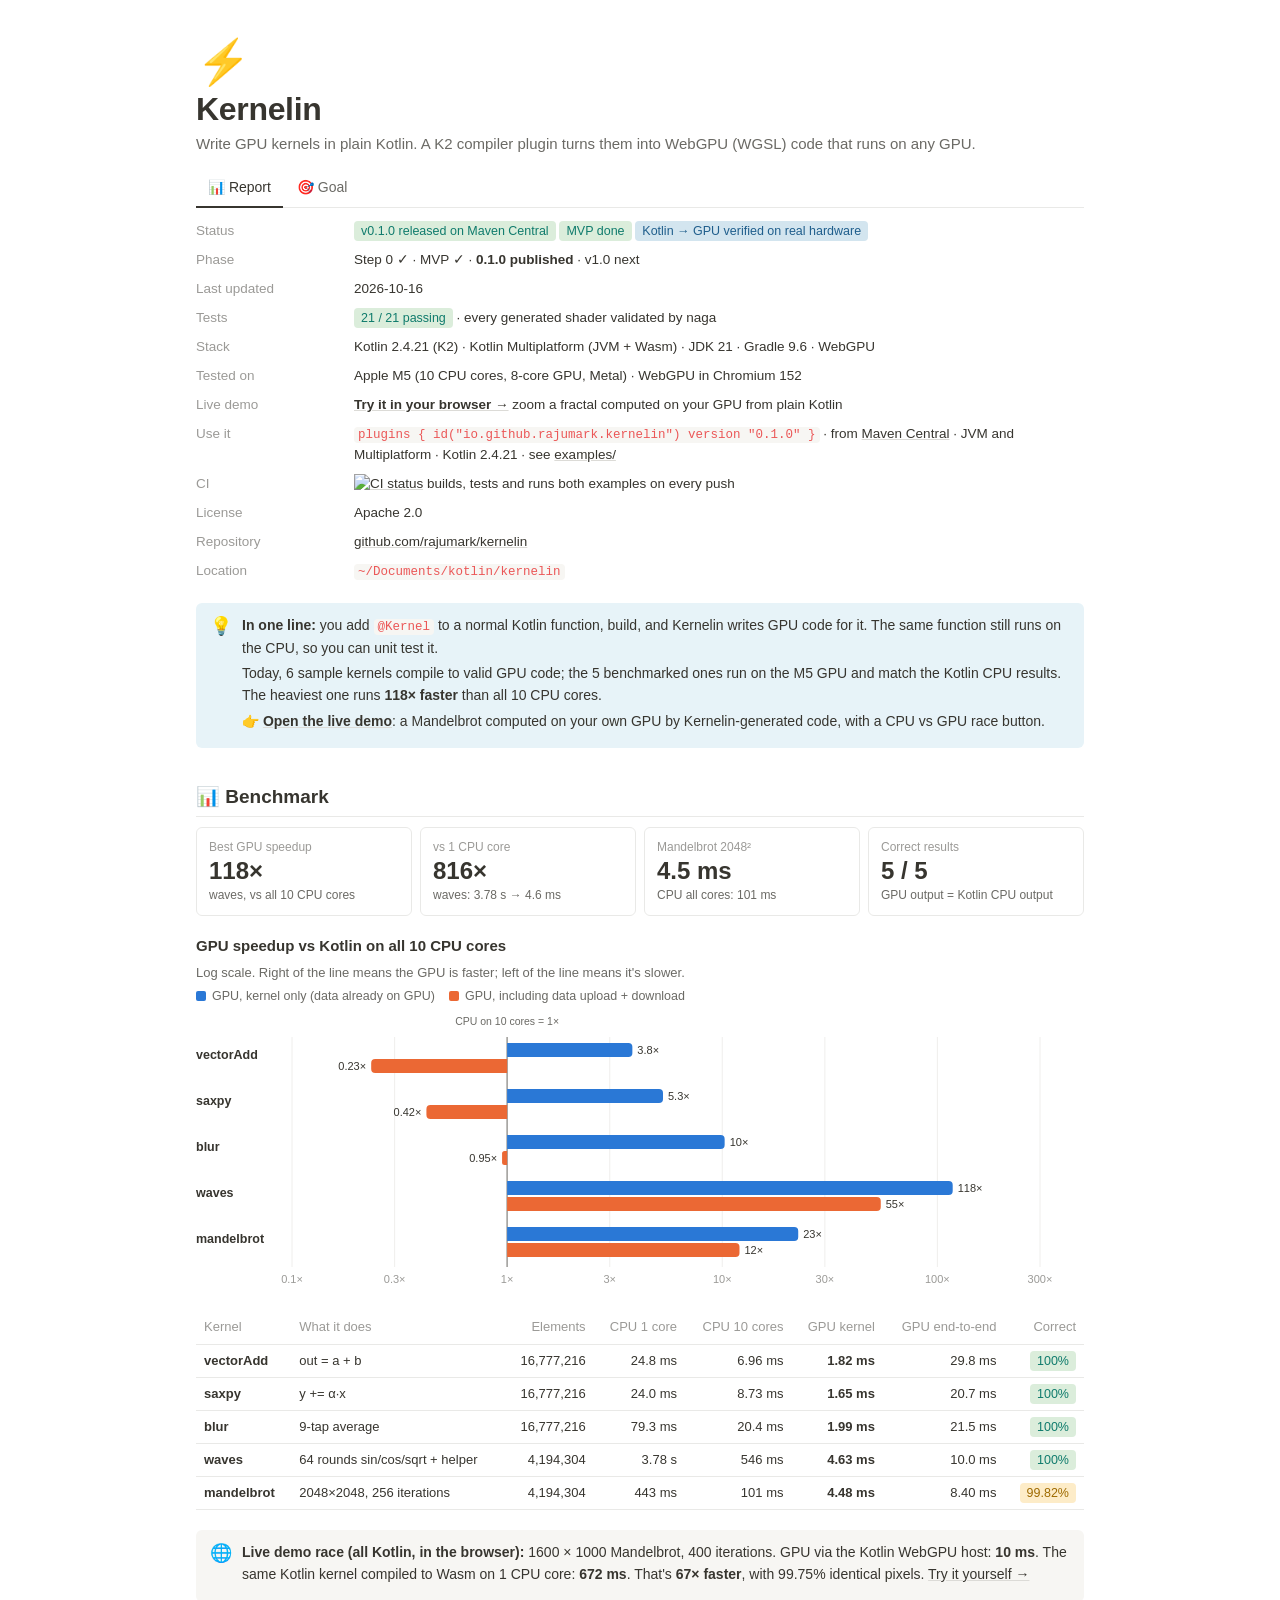
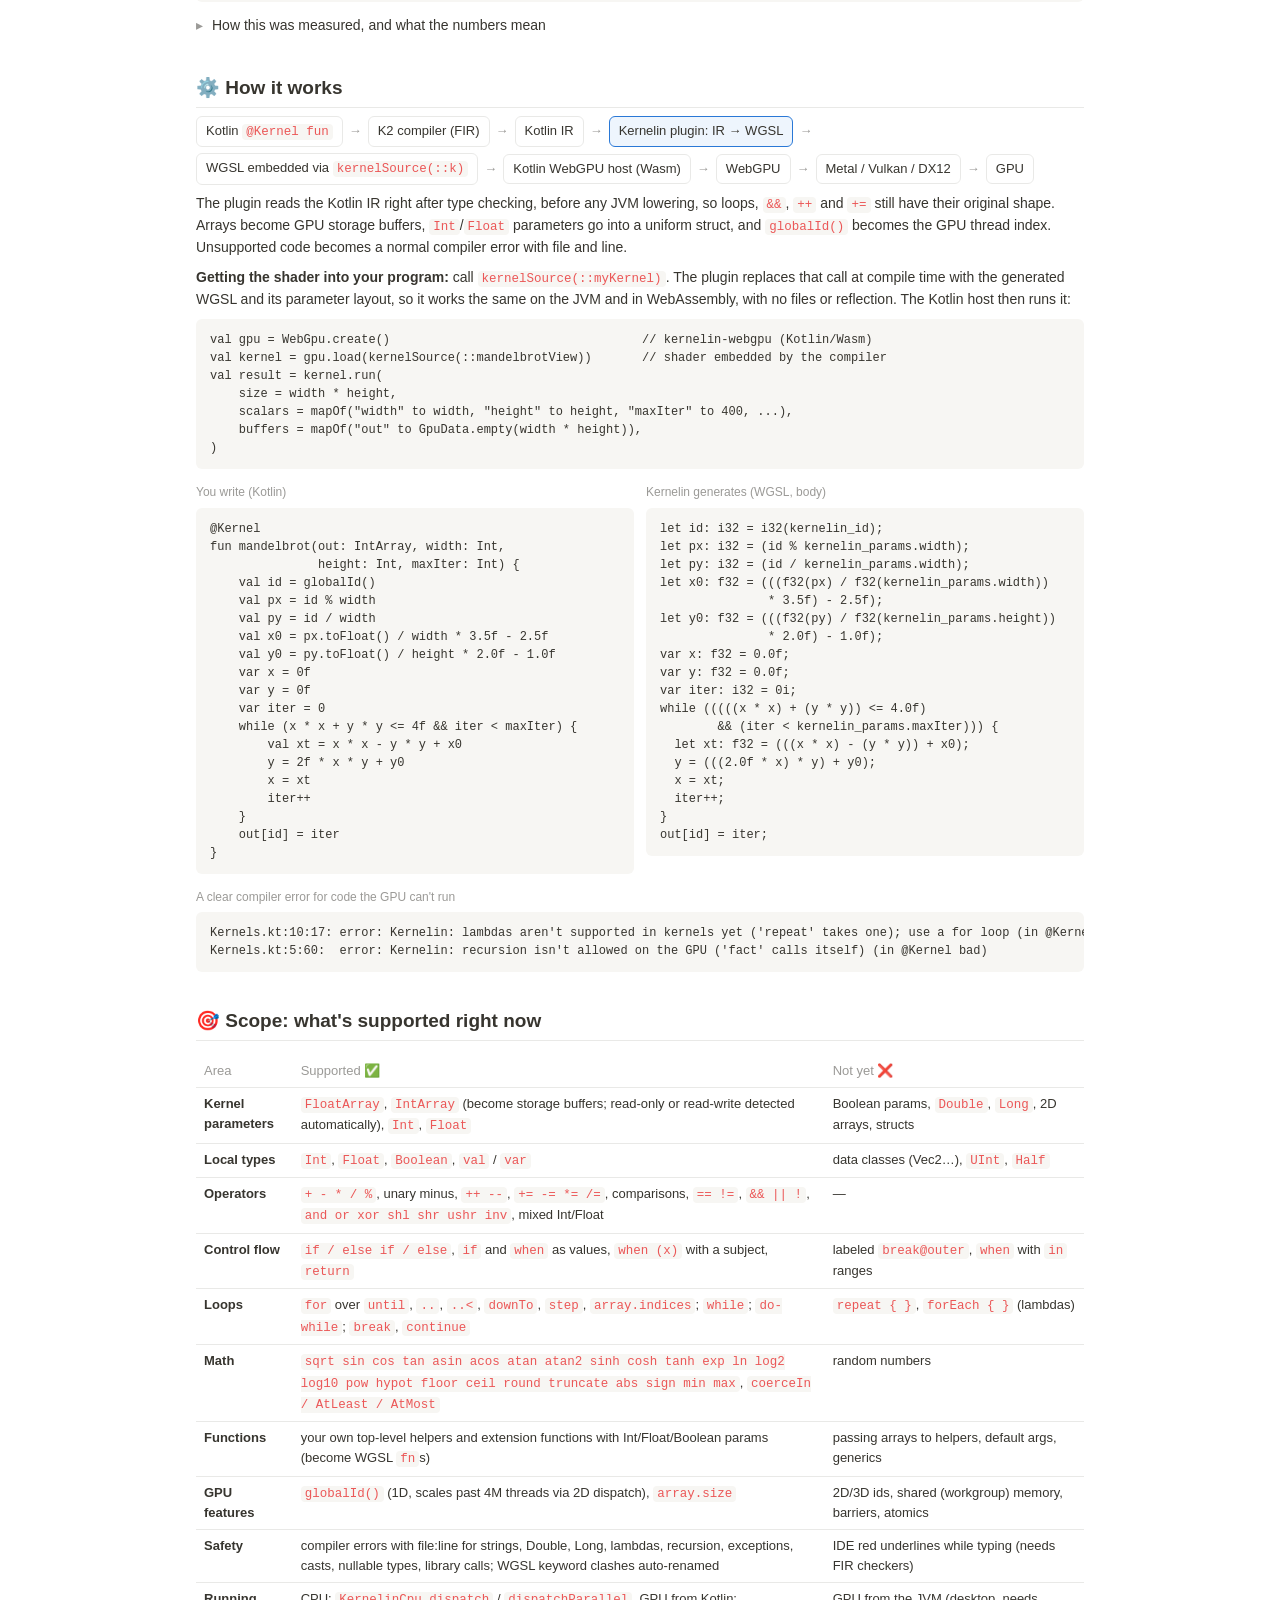
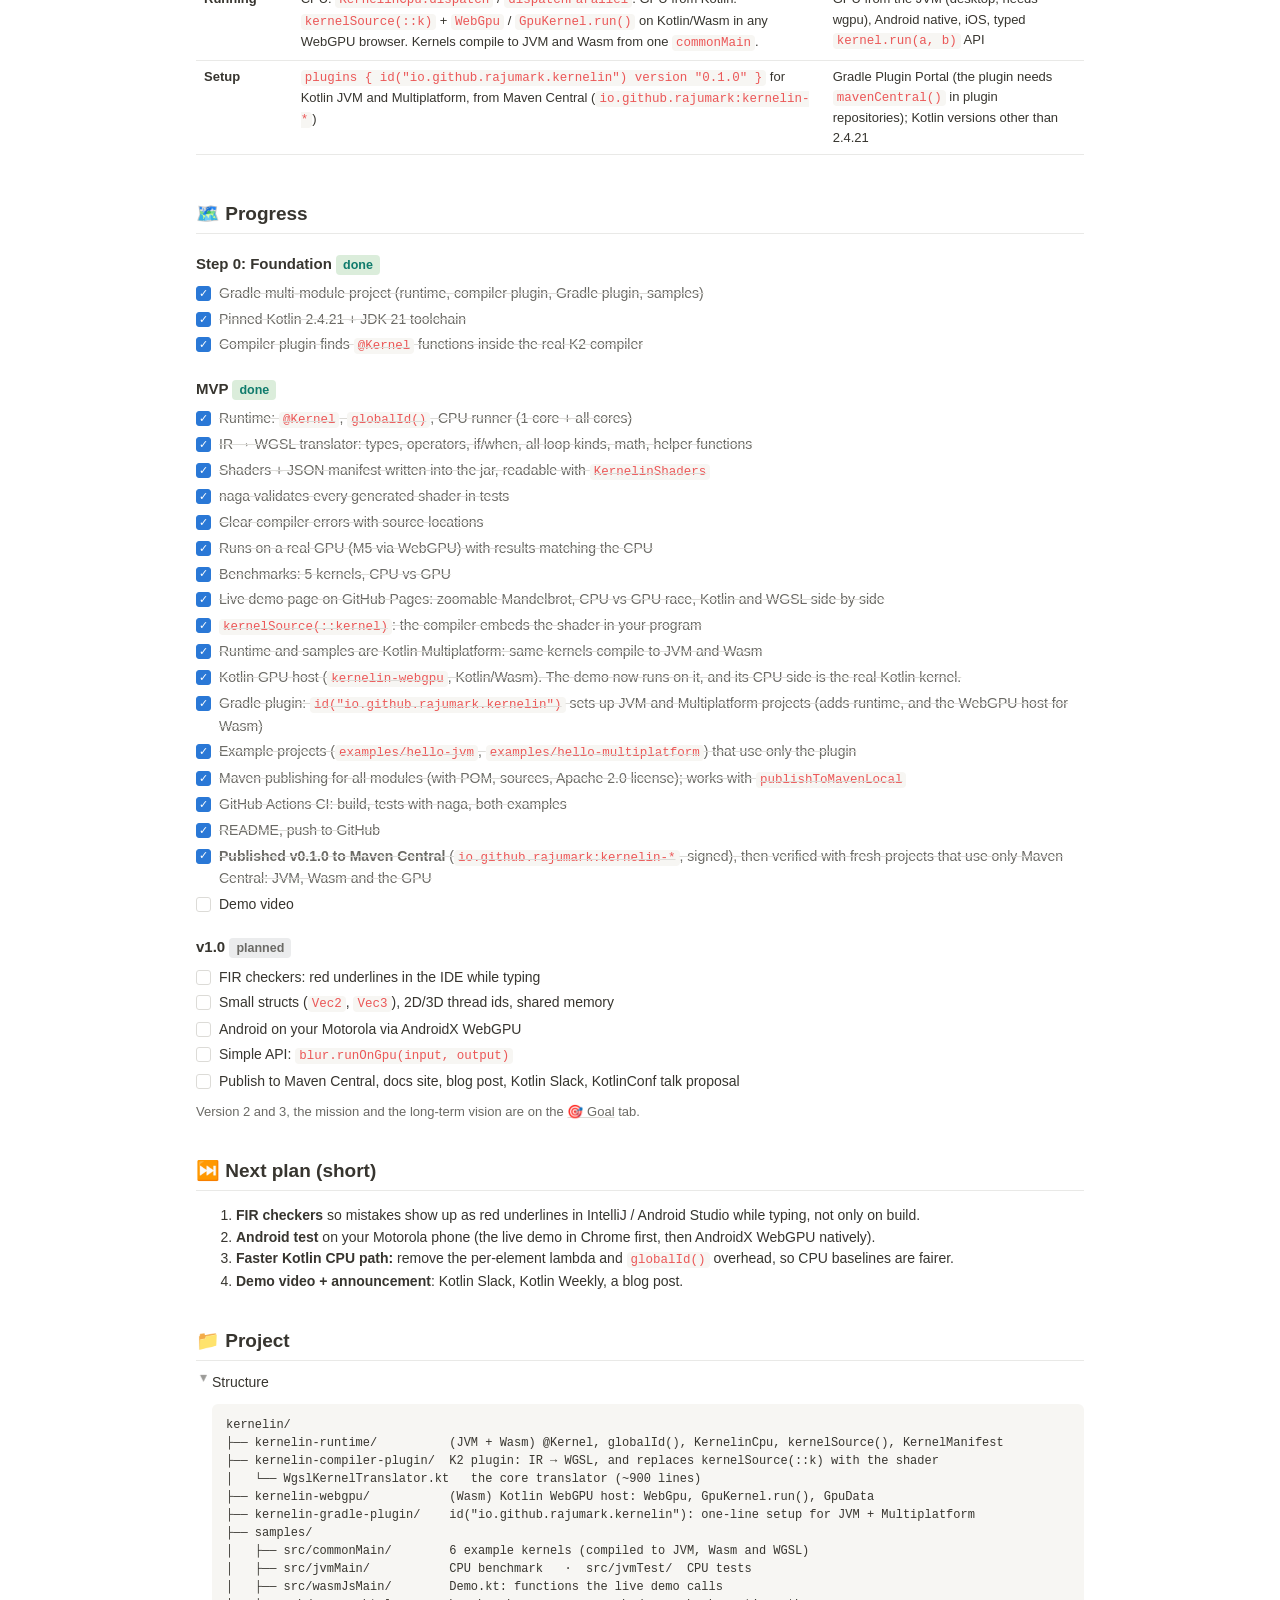
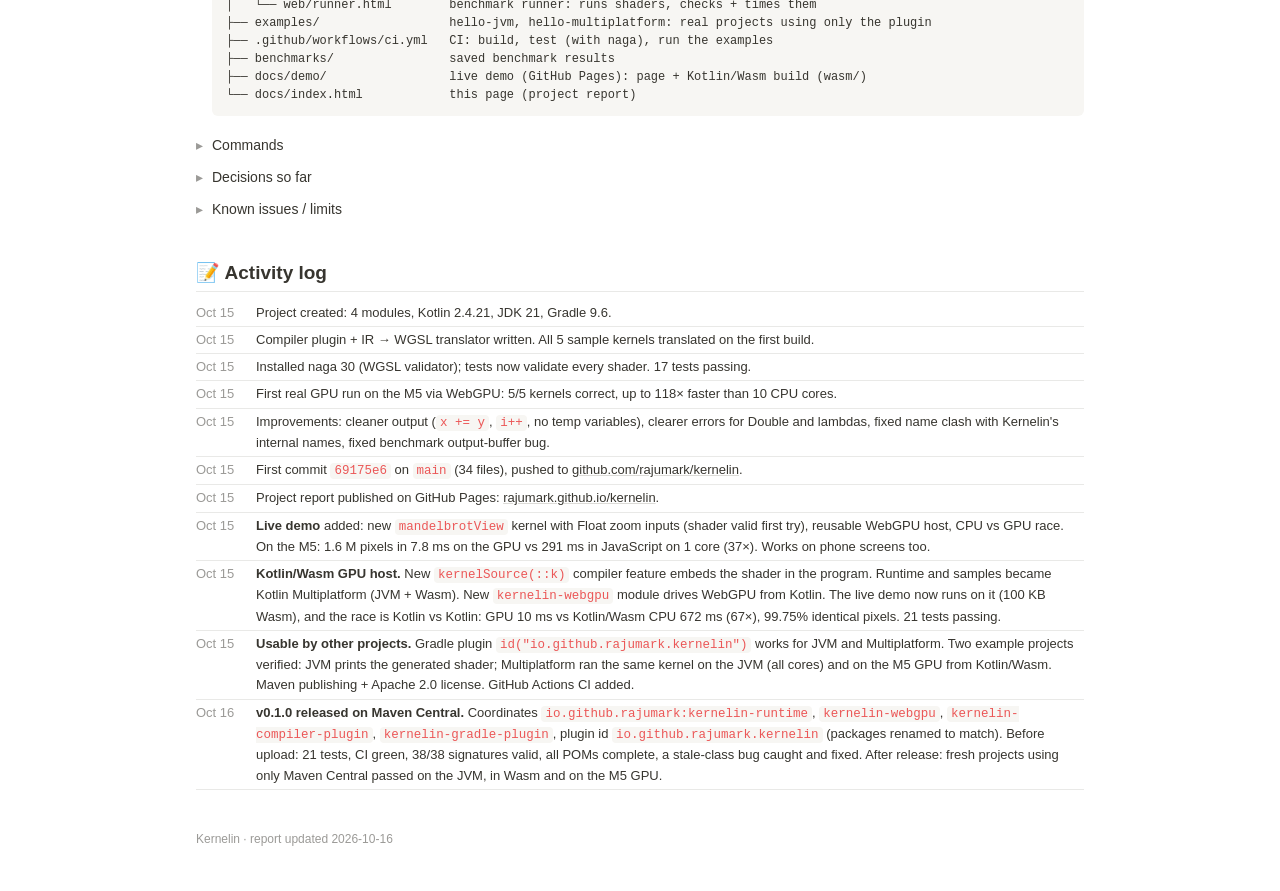
==== docs/index.html @ 8edea862 "Docs: 0.1.0 is released on Maven Central" ====
<!doctype html>
<html lang="en">
<head>
<meta charset="utf-8">
<meta name="viewport" content="width=device-width, initial-scale=1">
<title>Kernelin Project Report</title>
<style>
  :root {
    --bg: #ffffff;
    --surface: #f7f6f3;
    --ink: #37352f;
    --ink-2: #6b6a65;
    --muted: #9b9a97;
    --line: #e9e9e7;
    --line-2: #dcdbd7;
    --accent: #2a78d6;
    --series-1: #2a78d6;
    --series-2: #eb6834;
    --good: #0f7b6c;
    --good-bg: #dbeddb;
    --warn: #9f6b00;
    --warn-bg: #fdecc8;
    --bad: #c4352f;
    --bad-bg: #ffe2dd;
    --blue-bg: #d3e5ef;
    --gray-bg: #ebeced;
    --code-bg: #f7f6f3;
    --font: -apple-system, BlinkMacSystemFont, "Segoe UI", Helvetica, Arial, sans-serif;
    --mono: "SFMono-Regular", ui-monospace, Menlo, Consolas, monospace;
  }
  * { box-sizing: border-box; }
  html { -webkit-text-size-adjust: 100%; }
  body { margin: 0; background: var(--bg); color: var(--ink); font: 14px/1.55 var(--font); }
  .page { max-width: 920px; margin: 0 auto; padding: 40px 16px 80px; }
  h1 { font-size: 32px; line-height: 1.2; margin: 6px 0 4px; font-weight: 700; letter-spacing: -0.01em; }
  h2 { font-size: 19px; margin: 34px 0 8px; font-weight: 650; padding-bottom: 4px; border-bottom: 1px solid var(--line); }
  h3 { font-size: 15px; margin: 18px 0 6px; font-weight: 650; }
  p { margin: 4px 0 8px; }
  a { color: inherit; text-decoration: underline; text-decoration-color: var(--line-2); }
  code { font-family: var(--mono); font-size: 12.5px; background: var(--code-bg); color: #eb5757; padding: 1px 4px; border-radius: 4px; }
  pre { font-family: var(--mono); font-size: 12px; line-height: 1.5; background: var(--code-bg); border-radius: 6px; padding: 12px 14px; overflow-x: auto; margin: 6px 0; }
  pre code { background: none; color: var(--ink); padding: 0; font-size: inherit; }
  .icon { font-size: 44px; line-height: 1; }
  .subtitle { color: var(--ink-2); font-size: 15px; margin: 0 0 14px; }

  /* Notion-style property list */
  .props { display: grid; grid-template-columns: 150px 1fr; gap: 2px 8px; margin: 10px 0 18px; font-size: 13.5px; }
  .props dt { color: var(--muted); padding: 3px 0; }
  .props dd { margin: 0; padding: 3px 0; }
  .tag { display: inline-block; padding: 0 7px; border-radius: 4px; font-size: 12.5px; line-height: 20px; white-space: nowrap; }
  .tag.good { background: var(--good-bg); color: var(--good); }
  .tag.warn { background: var(--warn-bg); color: var(--warn); }
  .tag.bad { background: var(--bad-bg); color: var(--bad); }
  .tag.blue { background: var(--blue-bg); color: #1f5e8c; }
  .tag.gray { background: var(--gray-bg); color: var(--ink-2); }

  .callout { display: flex; gap: 10px; background: var(--surface); border-radius: 6px; padding: 12px 14px; margin: 10px 0; }
  .callout .ci { font-size: 18px; line-height: 1.3; }
  .callout p { margin: 0 0 4px; }
  .callout.blue { background: #e7f3f8; }
  .callout.yellow { background: #fbf3db; }

  /* stat tiles */
  .tiles { display: grid; grid-template-columns: repeat(4, 1fr); gap: 8px; margin: 10px 0 14px; }
  .tile { border: 1px solid var(--line); border-radius: 6px; padding: 10px 12px; }
  .tile .k { color: var(--muted); font-size: 12px; }
  .tile .v { font-size: 24px; font-weight: 700; line-height: 1.25; }
  .tile .s { color: var(--ink-2); font-size: 12px; }

  table { width: 100%; border-collapse: collapse; font-size: 13px; margin: 6px 0 10px; }
  th { text-align: left; color: var(--muted); font-weight: 500; border-bottom: 1px solid var(--line); padding: 6px 8px; white-space: nowrap; }
  td { border-bottom: 1px solid var(--line); padding: 6px 8px; vertical-align: top; }
  td.num, th.num { text-align: right; font-variant-numeric: tabular-nums; white-space: nowrap; }
  .scroll { overflow-x: auto; }

  /* checklist */
  ul.check { list-style: none; padding: 0; margin: 4px 0 8px; }
  ul.check li { display: flex; gap: 8px; padding: 2px 0; }
  ul.check li .box { flex: none; width: 15px; height: 15px; margin-top: 3px; border: 1.5px solid var(--line-2); border-radius: 3px; display: inline-flex; align-items: center; justify-content: center; font-size: 11px; color: #fff; }
  ul.check li.done .box { background: var(--accent); border-color: var(--accent); }
  ul.check li.done .t { color: var(--ink-2); text-decoration: line-through; text-decoration-color: var(--line-2); }
  ul.check li.doing .box { border-color: var(--accent); }

  details { border-radius: 6px; margin: 4px 0; }
  details > summary { cursor: pointer; padding: 3px 0; font-weight: 500; list-style: none; }
  details > summary::-webkit-details-marker { display: none; }
  details > summary::before { content: "▸"; display: inline-block; width: 16px; color: var(--muted); transition: transform .15s; }
  details[open] > summary::before { transform: rotate(90deg); }
  details > .inner { padding: 2px 0 6px 16px; }

  .cols { display: grid; grid-template-columns: 1fr 1fr; gap: 12px; }
  .cols > div { min-width: 0; }
  .label { color: var(--muted); font-size: 12px; margin: 8px 0 2px; }

  .flow { display: flex; flex-wrap: wrap; align-items: center; gap: 6px; margin: 8px 0; font-size: 13px; }
  .flow .n { border: 1px solid var(--line); border-radius: 6px; padding: 4px 9px; background: #fff; }
  .flow .n.hi { border-color: var(--accent); background: #eef5fd; }
  .flow .a { color: var(--muted); }

  /* chart */
  .chart { position: relative; margin: 6px 0 4px; }
  .legend { display: flex; flex-wrap: wrap; gap: 14px; font-size: 12.5px; color: var(--ink-2); margin: 4px 0 2px; }
  .legend i { display: inline-block; width: 10px; height: 10px; border-radius: 2px; margin-right: 6px; vertical-align: -1px; }
  .tip { position: absolute; pointer-events: none; background: #fff; border: 1px solid var(--line-2); border-radius: 6px; padding: 6px 9px; font-size: 12px; box-shadow: 0 4px 14px rgba(15,15,15,.08); white-space: nowrap; opacity: 0; transition: opacity .08s; }
  .tip b { font-weight: 600; }
  svg text { font-family: var(--font); }

  .log { font-size: 13px; }
  .log .row { display: grid; grid-template-columns: 52px 1fr; gap: 8px; padding: 3px 0; border-bottom: 1px solid var(--line); }
  .log .row span:first-child { color: var(--muted); font-variant-numeric: tabular-nums; }
  .footer { color: var(--muted); font-size: 12px; margin-top: 40px; }

  /* tabs */
  .tabs { display: flex; gap: 2px; border-bottom: 1px solid var(--line); margin: 6px 0 4px; }
  .tabs a { text-decoration: none; padding: 7px 12px 8px; font-size: 14px; font-weight: 500; color: var(--ink-2); border-bottom: 2px solid transparent; margin-bottom: -1px; border-radius: 4px 4px 0 0; }
  .tabs a:hover { background: var(--surface); }
  .tabs a[aria-selected="true"] { color: var(--ink); border-bottom-color: var(--ink); }
  .panel[hidden] { display: none; }

  /* goal tab */
  .mission { border: 1px solid var(--line-2); border-left: 4px solid var(--accent); border-radius: 6px; padding: 14px 16px; margin: 18px 0 8px; }
  .mission .k { color: var(--muted); font-size: 12px; text-transform: uppercase; letter-spacing: .06em; }
  .mission .v { font-size: 19px; font-weight: 650; line-height: 1.35; margin: 4px 0 6px; }
  .mission p { margin: 0; color: var(--ink-2); }
  .cards { display: grid; grid-template-columns: repeat(2, 1fr); gap: 8px; margin: 8px 0 12px; }
  .card { border: 1px solid var(--line); border-radius: 6px; padding: 10px 12px; min-width: 0; }
  .card h4 { margin: 0 0 4px; font-size: 13.5px; font-weight: 650; }
  .card p, .card ul { margin: 0; font-size: 13px; color: var(--ink-2); }
  .card ul { padding-left: 16px; }
  .ms-head { display: flex; flex-wrap: wrap; align-items: baseline; gap: 8px; }
  .ms-head h2 { flex: 1 1 auto; }
  .exit { background: var(--surface); border-radius: 6px; padding: 10px 14px; margin: 8px 0 4px; font-size: 13px; }
  .exit b { display: block; margin-bottom: 2px; }
  .exit ul { margin: 0; padding-left: 18px; }
  td.area { white-space: nowrap; font-weight: 600; }

  @media (max-width: 680px) {
    .cards { grid-template-columns: 1fr; }
    td.area { white-space: normal; }
    .tiles { grid-template-columns: repeat(2, 1fr); }
    .cols { grid-template-columns: 1fr; }
    .props { grid-template-columns: 110px 1fr; }
    h1 { font-size: 26px; }
  }
</style>
</head>
<body>
<div class="page">

  <div class="icon">⚡</div>
  <h1>Kernelin</h1>
  <p class="subtitle">Write GPU kernels in plain Kotlin. A K2 compiler plugin turns them into WebGPU (WGSL) code that runs on any GPU.</p>

  <nav class="tabs" role="tablist">
    <a href="#report" role="tab" id="t-report" aria-controls="tab-report" aria-selected="true">📊 Report</a>
    <a href="#goal" role="tab" id="t-goal" aria-controls="tab-goal" aria-selected="false">🎯 Goal</a>
  </nav>

  <div class="panel" id="tab-report" role="tabpanel" aria-labelledby="t-report">
  <dl class="props">
    <dt>Status</dt><dd><span class="tag good">v0.1.0 released on Maven Central</span> <span class="tag good">MVP done</span> <span class="tag blue">Kotlin → GPU verified on real hardware</span></dd>
    <dt>Phase</dt><dd>Step 0 ✓ · MVP ✓ · <b>0.1.0 published</b> · v1.0 next</dd>
    <dt>Last updated</dt><dd>2026-10-16</dd>
    <dt>Tests</dt><dd><span class="tag good">21 / 21 passing</span> · every generated shader validated by naga</dd>
    <dt>Stack</dt><dd>Kotlin 2.4.21 (K2) · Kotlin Multiplatform (JVM + Wasm) · JDK 21 · Gradle 9.6 · WebGPU</dd>
    <dt>Tested on</dt><dd>Apple M5 (10 CPU cores, 8-core GPU, Metal) · WebGPU in Chromium 152</dd>
    <dt>Live demo</dt><dd><a href="demo/"><b>Try it in your browser →</b></a> zoom a fractal computed on your GPU from plain Kotlin</dd>
    <dt>Use it</dt><dd><code>plugins { id("io.github.rajumark.kernelin") version "0.1.0" }</code> · from <a href="https://central.sonatype.com/namespace/io.github.rajumark">Maven Central</a> · JVM and Multiplatform · Kotlin 2.4.21 · see <a href="https://github.com/rajumark/kernelin/tree/main/examples">examples/</a></dd>
    <dt>CI</dt><dd><a href="https://github.com/rajumark/kernelin/actions/workflows/ci.yml"><img alt="CI status" src="https://github.com/rajumark/kernelin/actions/workflows/ci.yml/badge.svg" style="vertical-align:middle;height:20px"></a> builds, tests and runs both examples on every push</dd>
    <dt>License</dt><dd>Apache 2.0</dd>
    <dt>Repository</dt><dd><a href="https://github.com/rajumark/kernelin">github.com/rajumark/kernelin</a></dd>
    <dt>Location</dt><dd><code>~/Documents/kotlin/kernelin</code></dd>
  </dl>

  <div class="callout blue">
    <div class="ci">💡</div>
    <div>
      <p><b>In one line:</b> you add <code>@Kernel</code> to a normal Kotlin function, build, and Kernelin writes GPU code for it. The same function still runs on the CPU, so you can unit test it.</p>
      <p>Today, 6 sample kernels compile to valid GPU code; the 5 benchmarked ones run on the M5 GPU and match the Kotlin CPU results. The heaviest one runs <b>118× faster</b> than all 10 CPU cores.</p>
      <p>👉 <a href="demo/"><b>Open the live demo</b></a>: a Mandelbrot computed on your own GPU by Kernelin-generated code, with a CPU vs GPU race button.</p>
    </div>
  </div>

  <!-- ============================================================ BENCHMARK -->
  <h2>📊 Benchmark</h2>
  <div class="tiles">
    <div class="tile"><div class="k">Best GPU speedup</div><div class="v">118×</div><div class="s">waves, vs all 10 CPU cores</div></div>
    <div class="tile"><div class="k">vs 1 CPU core</div><div class="v">816×</div><div class="s">waves: 3.78 s → 4.6 ms</div></div>
    <div class="tile"><div class="k">Mandelbrot 2048²</div><div class="v">4.5 ms</div><div class="s">CPU all cores: 101 ms</div></div>
    <div class="tile"><div class="k">Correct results</div><div class="v">5 / 5</div><div class="s">GPU output = Kotlin CPU output</div></div>
  </div>

  <h3>GPU speedup vs Kotlin on all 10 CPU cores</h3>
  <p style="color:var(--ink-2);font-size:13px;margin:0">Log scale. Right of the line means the GPU is faster; left of the line means it's slower.</p>
  <div class="legend">
    <span><i style="background:var(--series-1)"></i>GPU, kernel only (data already on GPU)</span>
    <span><i style="background:var(--series-2)"></i>GPU, including data upload + download</span>
  </div>
  <div class="chart" id="chart"><div class="tip" id="tip"></div></div>

  <div class="scroll">
  <table id="bench-table">
    <thead><tr>
      <th>Kernel</th><th>What it does</th><th class="num">Elements</th>
      <th class="num">CPU 1 core</th><th class="num">CPU 10 cores</th>
      <th class="num">GPU kernel</th><th class="num">GPU end-to-end</th><th class="num">Correct</th>
    </tr></thead>
    <tbody></tbody>
  </table>
  </div>

  <div class="callout">
    <div class="ci">🌐</div>
    <div><p><b>Live demo race (all Kotlin, in the browser):</b> 1600 × 1000 Mandelbrot, 400 iterations. GPU via the Kotlin WebGPU host: <b>10 ms</b>. The same Kotlin kernel compiled to Wasm on 1 CPU core: <b>672 ms</b>. That's <b>67× faster</b>, with 99.75% identical pixels. <a href="demo/">Try it yourself →</a></p></div>
  </div>

  <details>
    <summary>How this was measured, and what the numbers mean</summary>
    <div class="inner">
      <p><b>CPU:</b> the <code>@Kernel</code> functions running as normal Kotlin on JDK 21 through <code>KernelinCpu</code>, 2 warmups then the median of 5 runs. "10 cores" uses <code>dispatchParallel</code>.</p>
      <p><b>GPU kernel:</b> the generated WGSL on WebGPU (Chromium → Dawn → Metal) with data already on the GPU. It's the average of 20 back-to-back dispatches, median of 5.</p>
      <p><b>GPU end-to-end:</b> upload the inputs, run once and copy the results back to JavaScript. This is what a real app pays for a one-off call.</p>
      <p><b>Correct:</b> every output element is compared with the Kotlin CPU result. Floats are allowed a 1e-4 relative error.</p>
      <p><b>Honest notes:</b></p>
      <ul>
        <li><b>Simple kernels</b> (vectorAdd, saxpy, blur) do almost no math per element. The kernel itself is 4–10× faster, but copying 64–200 MB to the GPU and back costs more than it saves, so <b>end-to-end they're slower than the CPU</b>. The GPU pays off when data stays on the GPU or the math is heavy.</li>
        <li><b>Mandelbrot 99.82%</b>: 0.18% of pixels (on the set's edge) get an iteration count that differs by a few. GPUs fuse multiply-add, which rounds slightly differently than the JVM. This is expected for chaotic float math, not a bug.</li>
        <li>CPU and GPU ran in different runtimes (JVM vs browser). The JVM CPU baseline carries a small per-element dispatch overhead; a hand-written loop would be somewhat faster.</li>
        <li>Raw data: <code>benchmarks/2026-10-15-apple-m5.json</code></li>
      </ul>
    </div>
  </details>

  <!-- ============================================================ HOW IT WORKS -->
  <h2>⚙️ How it works</h2>
  <div class="flow">
    <span class="n">Kotlin <code>@Kernel fun</code></span><span class="a">→</span>
    <span class="n">K2 compiler (FIR)</span><span class="a">→</span>
    <span class="n">Kotlin IR</span><span class="a">→</span>
    <span class="n hi">Kernelin plugin: IR → WGSL</span><span class="a">→</span>
    <span class="n">WGSL embedded via <code>kernelSource(::k)</code></span><span class="a">→</span>
    <span class="n">Kotlin WebGPU host (Wasm)</span><span class="a">→</span>
    <span class="n">WebGPU</span><span class="a">→</span>
    <span class="n">Metal / Vulkan / DX12</span><span class="a">→</span>
    <span class="n">GPU</span>
  </div>
  <p>The plugin reads the Kotlin IR right after type checking, before any JVM lowering, so loops, <code>&amp;&amp;</code>, <code>++</code> and <code>+=</code> still have their original shape. Arrays become GPU storage buffers, <code>Int</code>/<code>Float</code> parameters go into a uniform struct, and <code>globalId()</code> becomes the GPU thread index. Unsupported code becomes a normal compiler error with file and line.</p>
  <p><b>Getting the shader into your program:</b> call <code>kernelSource(::myKernel)</code>. The plugin replaces that call at compile time with the generated WGSL and its parameter layout, so it works the same on the JVM and in WebAssembly, with no files or reflection. The Kotlin host then runs it:</p>
<pre><code>val gpu = WebGpu.create()                                   // kernelin-webgpu (Kotlin/Wasm)
val kernel = gpu.load(kernelSource(::mandelbrotView))       // shader embedded by the compiler
val result = kernel.run(
    size = width * height,
    scalars = mapOf("width" to width, "height" to height, "maxIter" to 400, ...),
    buffers = mapOf("out" to GpuData.empty(width * height)),
)</code></pre>

  <div class="cols">
    <div>
      <div class="label">You write (Kotlin)</div>
<pre><code>@Kernel
fun mandelbrot(out: IntArray, width: Int,
               height: Int, maxIter: Int) {
    val id = globalId()
    val px = id % width
    val py = id / width
    val x0 = px.toFloat() / width * 3.5f - 2.5f
    val y0 = py.toFloat() / height * 2.0f - 1.0f
    var x = 0f
    var y = 0f
    var iter = 0
    while (x * x + y * y &lt;= 4f &amp;&amp; iter &lt; maxIter) {
        val xt = x * x - y * y + x0
        y = 2f * x * y + y0
        x = xt
        iter++
    }
    out[id] = iter
}</code></pre>
    </div>
    <div>
      <div class="label">Kernelin generates (WGSL, body)</div>
<pre><code>let id: i32 = i32(kernelin_id);
let px: i32 = (id % kernelin_params.width);
let py: i32 = (id / kernelin_params.width);
let x0: f32 = (((f32(px) / f32(kernelin_params.width))
               * 3.5f) - 2.5f);
let y0: f32 = (((f32(py) / f32(kernelin_params.height))
               * 2.0f) - 1.0f);
var x: f32 = 0.0f;
var y: f32 = 0.0f;
var iter: i32 = 0i;
while (((((x * x) + (y * y)) &lt;= 4.0f)
        &amp;&amp; (iter &lt; kernelin_params.maxIter))) {
  let xt: f32 = (((x * x) - (y * y)) + x0);
  y = (((2.0f * x) * y) + y0);
  x = xt;
  iter++;
}
out[id] = iter;</code></pre>
    </div>
  </div>

  <div class="label">A clear compiler error for code the GPU can't run</div>
<pre><code>Kernels.kt:10:17: error: Kernelin: lambdas aren't supported in kernels yet ('repeat' takes one); use a for loop (in @Kernel bad)
Kernels.kt:5:60:  error: Kernelin: recursion isn't allowed on the GPU ('fact' calls itself) (in @Kernel bad)</code></pre>

  <!-- ============================================================ SCOPE -->
  <h2>🎯 Scope: what's supported right now</h2>
  <div class="scroll">
  <table>
    <thead><tr><th>Area</th><th>Supported ✅</th><th>Not yet ❌</th></tr></thead>
    <tbody>
      <tr><td><b>Kernel parameters</b></td><td><code>FloatArray</code>, <code>IntArray</code> (become storage buffers; read-only or read-write detected automatically), <code>Int</code>, <code>Float</code></td><td>Boolean params, <code>Double</code>, <code>Long</code>, 2D arrays, structs</td></tr>
      <tr><td><b>Local types</b></td><td><code>Int</code>, <code>Float</code>, <code>Boolean</code>, <code>val</code> / <code>var</code></td><td>data classes (Vec2…), <code>UInt</code>, <code>Half</code></td></tr>
      <tr><td><b>Operators</b></td><td><code>+ - * / %</code>, unary minus, <code>++ --</code>, <code>+= -= *= /=</code>, comparisons, <code>== !=</code>, <code>&amp;&amp; || !</code>, <code>and or xor shl shr ushr inv</code>, mixed Int/Float</td><td>—</td></tr>
      <tr><td><b>Control flow</b></td><td><code>if / else if / else</code>, <code>if</code> and <code>when</code> as values, <code>when (x)</code> with a subject, <code>return</code></td><td>labeled <code>break@outer</code>, <code>when</code> with <code>in</code> ranges</td></tr>
      <tr><td><b>Loops</b></td><td><code>for</code> over <code>until</code>, <code>..</code>, <code>..&lt;</code>, <code>downTo</code>, <code>step</code>, <code>array.indices</code>; <code>while</code>; <code>do-while</code>; <code>break</code>, <code>continue</code></td><td><code>repeat { }</code>, <code>forEach { }</code> (lambdas)</td></tr>
      <tr><td><b>Math</b></td><td><code>sqrt sin cos tan asin acos atan atan2 sinh cosh tanh exp ln log2 log10 pow hypot floor ceil round truncate abs sign min max</code>, <code>coerceIn / AtLeast / AtMost</code></td><td>random numbers</td></tr>
      <tr><td><b>Functions</b></td><td>your own top-level helpers and extension functions with Int/Float/Boolean params (become WGSL <code>fn</code>s)</td><td>passing arrays to helpers, default args, generics</td></tr>
      <tr><td><b>GPU features</b></td><td><code>globalId()</code> (1D, scales past 4M threads via 2D dispatch), <code>array.size</code></td><td>2D/3D ids, shared (workgroup) memory, barriers, atomics</td></tr>
      <tr><td><b>Safety</b></td><td>compiler errors with file:line for strings, Double, Long, lambdas, recursion, exceptions, casts, nullable types, library calls; WGSL keyword clashes auto-renamed</td><td>IDE red underlines while typing (needs FIR checkers)</td></tr>
      <tr><td><b>Running</b></td><td>CPU: <code>KernelinCpu.dispatch</code> / <code>dispatchParallel</code>. GPU from Kotlin: <code>kernelSource(::k)</code> + <code>WebGpu</code> / <code>GpuKernel.run()</code> on Kotlin/Wasm in any WebGPU browser. Kernels compile to JVM and Wasm from one <code>commonMain</code>.</td><td>GPU from the JVM (desktop, needs wgpu), Android native, iOS, typed <code>kernel.run(a, b)</code> API</td></tr>
      <tr><td><b>Setup</b></td><td><code>plugins { id("io.github.rajumark.kernelin") version "0.1.0" }</code> for Kotlin JVM and Multiplatform, from Maven Central (<code>io.github.rajumark:kernelin-*</code>)</td><td>Gradle Plugin Portal (the plugin needs <code>mavenCentral()</code> in plugin repositories); Kotlin versions other than 2.4.21</td></tr>
    </tbody>
  </table>
  </div>

  <!-- ============================================================ ROADMAP -->
  <h2>🗺️ Progress</h2>
  <h3>Step 0: Foundation <span class="tag good">done</span></h3>
  <ul class="check">
    <li class="done"><span class="box">✓</span><span class="t">Gradle multi-module project (runtime, compiler plugin, Gradle plugin, samples)</span></li>
    <li class="done"><span class="box">✓</span><span class="t">Pinned Kotlin 2.4.21 + JDK 21 toolchain</span></li>
    <li class="done"><span class="box">✓</span><span class="t">Compiler plugin finds <code>@Kernel</code> functions inside the real K2 compiler</span></li>
  </ul>
  <h3>MVP <span class="tag good">done</span></h3>
  <ul class="check">
    <li class="done"><span class="box">✓</span><span class="t">Runtime: <code>@Kernel</code>, <code>globalId()</code>, CPU runner (1 core + all cores)</span></li>
    <li class="done"><span class="box">✓</span><span class="t">IR → WGSL translator: types, operators, if/when, all loop kinds, math, helper functions</span></li>
    <li class="done"><span class="box">✓</span><span class="t">Shaders + JSON manifest written into the jar, readable with <code>KernelinShaders</code></span></li>
    <li class="done"><span class="box">✓</span><span class="t">naga validates every generated shader in tests</span></li>
    <li class="done"><span class="box">✓</span><span class="t">Clear compiler errors with source locations</span></li>
    <li class="done"><span class="box">✓</span><span class="t">Runs on a real GPU (M5 via WebGPU) with results matching the CPU</span></li>
    <li class="done"><span class="box">✓</span><span class="t">Benchmarks: 5 kernels, CPU vs GPU</span></li>
    <li class="done"><span class="box">✓</span><span class="t">Live demo page on GitHub Pages: zoomable Mandelbrot, CPU vs GPU race, Kotlin and WGSL side by side</span></li>
    <li class="done"><span class="box">✓</span><span class="t"><code>kernelSource(::kernel)</code>: the compiler embeds the shader in your program</span></li>
    <li class="done"><span class="box">✓</span><span class="t">Runtime and samples are Kotlin Multiplatform: same kernels compile to JVM and Wasm</span></li>
    <li class="done"><span class="box">✓</span><span class="t">Kotlin GPU host (<code>kernelin-webgpu</code>, Kotlin/Wasm). The demo now runs on it, and its CPU side is the real Kotlin kernel.</span></li>
    <li class="done"><span class="box">✓</span><span class="t">Gradle plugin: <code>id("io.github.rajumark.kernelin")</code> sets up JVM and Multiplatform projects (adds runtime, and the WebGPU host for Wasm)</span></li>
    <li class="done"><span class="box">✓</span><span class="t">Example projects (<code>examples/hello-jvm</code>, <code>examples/hello-multiplatform</code>) that use only the plugin</span></li>
    <li class="done"><span class="box">✓</span><span class="t">Maven publishing for all modules (with POM, sources, Apache 2.0 license); works with <code>publishToMavenLocal</code></span></li>
    <li class="done"><span class="box">✓</span><span class="t">GitHub Actions CI: build, tests with naga, both examples</span></li>
    <li class="done"><span class="box">✓</span><span class="t">README, push to GitHub</span></li>
    <li class="done"><span class="box">✓</span><span class="t"><b>Published v0.1.0 to Maven Central</b> (<code>io.github.rajumark:kernelin-*</code>, signed), then verified with fresh projects that use only Maven Central: JVM, Wasm and the GPU</span></li>
    <li><span class="box"></span><span class="t">Demo video</span></li>
  </ul>
  <h3>v1.0 <span class="tag gray">planned</span></h3>
  <ul class="check">
    <li><span class="box"></span><span class="t">FIR checkers: red underlines in the IDE while typing</span></li>
    <li><span class="box"></span><span class="t">Small structs (<code>Vec2</code>, <code>Vec3</code>), 2D/3D thread ids, shared memory</span></li>
    <li><span class="box"></span><span class="t">Android on your Motorola via AndroidX WebGPU</span></li>
    <li><span class="box"></span><span class="t">Simple API: <code>blur.runOnGpu(input, output)</code></span></li>
    <li><span class="box"></span><span class="t">Publish to Maven Central, docs site, blog post, Kotlin Slack, KotlinConf talk proposal</span></li>
  </ul>
  <p style="color:var(--ink-2);font-size:13px">Version 2 and 3, the mission and the long-term vision are on the <a href="#goal">🎯 Goal</a> tab.</p>

  <!-- ============================================================ NEXT -->
  <h2>⏭️ Next plan (short)</h2>
  <ol>
    <li><b>FIR checkers</b> so mistakes show up as red underlines in IntelliJ / Android Studio while typing, not only on build.</li>
    <li><b>Android test</b> on your Motorola phone (the live demo in Chrome first, then AndroidX WebGPU natively).</li>
    <li><b>Faster Kotlin CPU path:</b> remove the per-element lambda and <code>globalId()</code> overhead, so CPU baselines are fairer.</li>
    <li><b>Demo video + announcement</b>: Kotlin Slack, Kotlin Weekly, a blog post.</li>
  </ol>

  <!-- ============================================================ PROJECT -->
  <h2>📁 Project</h2>
  <details open>
    <summary>Structure</summary>
    <div class="inner">
<pre><code>kernelin/
├── kernelin-runtime/          (JVM + Wasm) @Kernel, globalId(), KernelinCpu, kernelSource(), KernelManifest
├── kernelin-compiler-plugin/  K2 plugin: IR → WGSL, and replaces kernelSource(::k) with the shader
│   └── WgslKernelTranslator.kt   the core translator (~900 lines)
├── kernelin-webgpu/           (Wasm) Kotlin WebGPU host: WebGpu, GpuKernel.run(), GpuData
├── kernelin-gradle-plugin/    id("io.github.rajumark.kernelin"): one-line setup for JVM + Multiplatform
├── samples/
│   ├── src/commonMain/        6 example kernels (compiled to JVM, Wasm and WGSL)
│   ├── src/jvmMain/           CPU benchmark   ·  src/jvmTest/  CPU tests
│   ├── src/wasmJsMain/        Demo.kt: functions the live demo calls
│   └── web/runner.html        benchmark runner: runs shaders, checks + times them
├── examples/                  hello-jvm, hello-multiplatform: real projects using only the plugin
├── .github/workflows/ci.yml   CI: build, test (with naga), run the examples
├── benchmarks/                saved benchmark results
├── docs/demo/                 live demo (GitHub Pages): page + Kotlin/Wasm build (wasm/)
└── docs/index.html            this page (project report)</code></pre>
    </div>
  </details>
  <details>
    <summary>Commands</summary>
    <div class="inner">
<pre><code># build everything and run all tests (naga validates shaders if installed)
gradle build

# CPU benchmark + export data for the GPU runner
gradle :samples:bench -Pout=&lt;folder&gt;
# then serve &lt;folder&gt; over http and open runner.html in a WebGPU browser

# run the examples (they use Kernelin from this repo through the Gradle plugin)
cd examples/hello-jvm &amp;&amp; gradle run
cd examples/hello-multiplatform &amp;&amp; gradle jvmRun

# publish every module to ~/.m2 to try it in any other project
gradle publishToMavenLocal

# rebuild the Kotlin/Wasm demo (optimized, ~100 KB) into docs/demo after changing kernels
gradle :samples:exportDemo

# generated shaders land here
samples/build/classes/kotlin/main/kernelin/*.wgsl</code></pre>
    </div>
  </details>
  <details>
    <summary>Decisions so far</summary>
    <div class="inner">
      <ul>
        <li><b>Target WGSL first</b>: plain text, runs everywhere through WebGPU, easy to debug and validate.</li>
        <li><b>Translate at IR level</b>, before lowering: loop and operator shapes are still clean, and types are fully resolved.</li>
        <li><b>Plain Kotlin, not a DSL</b>: this is the difference from Kool/KorGE shader DSLs; kernels stay CPU-testable.</li>
        <li><b>Shaders ship inside the jar</b> (written next to the classes), so no extra Gradle wiring is needed.</li>
        <li><b>Kotlin 2.4.21 pinned</b>: the compiler plugin API changes between versions.</li>
      </ul>
    </div>
  </details>
  <details>
    <summary>Known issues / limits</summary>
    <div class="inner">
      <ul>
        <li>Out-of-bounds array access: Kotlin throws, the GPU clamps silently. A debug mode with bounds checks is planned.</li>
        <li>Integer divide by zero: Kotlin throws, WGSL returns a defined value.</li>
        <li>Gradle wrapper download timed out here, so the installed Gradle 9.6 is used (<code>gradle</code>, not <code>./gradlew</code>).</li>
        <li>Deleting a kernel can leave its old <code>.wgsl</code> in the build folder until a clean build.</li>
        <li>The Kotlin/Wasm CPU path is slower than plain JavaScript for this loop (672 ms vs 291 ms): each pixel goes through a lambda and a <code>globalId()</code> lookup. On the GPU this costs nothing; on the CPU it's planned work.</li>
        <li>Kotlin/Wasm arrays live outside JavaScript memory, so uploading a Kotlin <code>IntArray</code>/<code>FloatArray</code> copies element by element. GPU outputs stay as JS typed arrays (no copy) unless you ask for <code>ints()</code>/<code>floats()</code>.</li>
      </ul>
    </div>
  </details>

  <!-- ============================================================ LOG -->
  <h2>📝 Activity log</h2>
  <div class="log">
    <div class="row"><span>Oct 15</span><span>Project created: 4 modules, Kotlin 2.4.21, JDK 21, Gradle 9.6.</span></div>
    <div class="row"><span>Oct 15</span><span>Compiler plugin + IR → WGSL translator written. All 5 sample kernels translated on the first build.</span></div>
    <div class="row"><span>Oct 15</span><span>Installed naga 30 (WGSL validator); tests now validate every shader. 17 tests passing.</span></div>
    <div class="row"><span>Oct 15</span><span>First real GPU run on the M5 via WebGPU: 5/5 kernels correct, up to 118× faster than 10 CPU cores.</span></div>
    <div class="row"><span>Oct 15</span><span>Improvements: cleaner output (<code>x += y</code>, <code>i++</code>, no temp variables), clearer errors for Double and lambdas, fixed name clash with Kernelin's internal names, fixed benchmark output-buffer bug.</span></div>
    <div class="row"><span>Oct 15</span><span>First commit <code>69175e6</code> on <code>main</code> (34 files), pushed to <a href="https://github.com/rajumark/kernelin">github.com/rajumark/kernelin</a>.</span></div>
    <div class="row"><span>Oct 15</span><span>Project report published on GitHub Pages: <a href="https://rajumark.github.io/kernelin/">rajumark.github.io/kernelin</a>.</span></div>
    <div class="row"><span>Oct 15</span><span><b>Live demo</b> added: new <code>mandelbrotView</code> kernel with Float zoom inputs (shader valid first try), reusable WebGPU host, CPU vs GPU race. On the M5: 1.6 M pixels in 7.8 ms on the GPU vs 291 ms in JavaScript on 1 core (37×). Works on phone screens too.</span></div>
    <div class="row"><span>Oct 15</span><span><b>Kotlin/Wasm GPU host.</b> New <code>kernelSource(::k)</code> compiler feature embeds the shader in the program. Runtime and samples became Kotlin Multiplatform (JVM + Wasm). New <code>kernelin-webgpu</code> module drives WebGPU from Kotlin. The live demo now runs on it (100 KB Wasm), and the race is Kotlin vs Kotlin: GPU 10 ms vs Kotlin/Wasm CPU 672 ms (67×), 99.75% identical pixels. 21 tests passing.</span></div>
    <div class="row"><span>Oct 15</span><span><b>Usable by other projects.</b> Gradle plugin <code>id("io.github.rajumark.kernelin")</code> works for JVM and Multiplatform. Two example projects verified: JVM prints the generated shader; Multiplatform ran the same kernel on the JVM (all cores) and on the M5 GPU from Kotlin/Wasm. Maven publishing + Apache 2.0 license. GitHub Actions CI added.</span></div>
    <div class="row"><span>Oct 16</span><span><b>v0.1.0 released on Maven Central.</b> Coordinates <code>io.github.rajumark:kernelin-runtime</code>, <code>kernelin-webgpu</code>, <code>kernelin-compiler-plugin</code>, <code>kernelin-gradle-plugin</code>, plugin id <code>io.github.rajumark.kernelin</code> (packages renamed to match). Before upload: 21 tests, CI green, 38/38 signatures valid, all POMs complete, a stale-class bug caught and fixed. After release: fresh projects using only Maven Central passed on the JVM, in Wasm and on the M5 GPU.</span></div>
  </div>

  </div><!-- /tab-report -->

  <!-- ============================================================ GOAL TAB -->
  <div class="panel" id="tab-goal" role="tabpanel" aria-labelledby="t-goal" hidden>

  <div class="mission">
    <div class="k">Our one mission</div>
    <div class="v">Make the GPU a normal Kotlin target: write a plain Kotlin function, test it on the CPU, run it on any GPU, and get the same answer.</div>
    <p>Every feature must pass one test: <b>does it help a Kotlin developer run their own plain Kotlin code on a GPU, safely and fast?</b> If not, it waits.</p>
  </div>

  <!-- ------------------------------------------------ GOAL -->
  <h2>🎯 Goal</h2>
  <p>Kernelin becomes the <b>trusted, default way to use the GPU from Kotlin</b>, on every platform Kotlin runs on, good enough that companies ship it in production and JetBrains is happy to point people to it.</p>
  <div class="cards">
    <div class="card"><h4>1 · Plain Kotlin, no new language</h4><p>Kernels are normal Kotlin functions. No DSL, no WGSL strings, no annotations beyond <code>@Kernel</code>. If it compiles and the IDE shows no error, it runs on the GPU.</p></div>
    <div class="card"><h4>2 · Same answer on CPU and GPU</h4><p>CPU and GPU results match, or differ only in documented, tested ways (float rounding). No silent wrong answers, ever.</p></div>
    <div class="card"><h4>3 · Runs everywhere Kotlin runs</h4><p>One kernel, unchanged, on browser (Wasm), desktop JVM, Android and iOS, on Apple, NVIDIA, AMD, Intel, Qualcomm and ARM GPUs.</p></div>
    <div class="card"><h4>4 · Fast enough to matter</h4><p>Generated code within ~20% of a hand-written shader on standard benchmarks, and data stays on the GPU between kernels so real apps actually get the speedup.</p></div>
  </div>
  <h3>How we measure it (north-star numbers)</h3>
  <div class="scroll">
  <table>
    <thead><tr><th>Metric</th><th class="num">Today (0.1)</th><th class="num">v2 target</th><th class="num">v3 target</th></tr></thead>
    <tbody>
      <tr><td>Platforms where a kernel runs on the GPU</td><td class="num">1 (browser)</td><td class="num">4</td><td class="num">4 + server</td></tr>
      <tr><td>GPU vendors tested in CI</td><td class="num">1 (Apple)</td><td class="num">4</td><td class="num">6</td></tr>
      <tr><td>Kotlin versions supported</td><td class="num">1 (2.4.21)</td><td class="num">latest 3</td><td class="num">latest 3, new ones in ≤ 2 weeks</td></tr>
      <tr><td>Speed vs hand-written WGSL</td><td class="num">not measured</td><td class="num">≥ 70%</td><td class="num">≥ 80–90%</td></tr>
      <tr><td>Known CPU/GPU mismatches (beyond float tolerance)</td><td class="num">0 known, not fuzzed</td><td class="num">0, fuzzed</td><td class="num">0, fuzzed daily</td></tr>
      <tr><td>Projects using it outside this repo</td><td class="num">0</td><td class="num">3+</td><td class="num">25+ incl. production apps</td></tr>
      <tr><td>Maintainers</td><td class="num">1</td><td class="num">2+</td><td class="num">3+ from different companies</td></tr>
    </tbody>
  </table>
  </div>

  <!-- ------------------------------------------------ VISION -->
  <h2>🔭 Vision</h2>
  <p><b>"Kotlin everywhere" should include the GPU.</b> Today, Kotlin developers who need GPU speed must leave Kotlin: write WGSL, GLSL, Metal or CUDA by hand, or move the work to Python. We want a world where speeding up a loop on the GPU is as normal as moving it to a coroutine: change one annotation, keep your tests, ship.</p>
  <p>In 3 years, a Kotlin developer should be able to:</p>
  <ul>
    <li>Apply an image filter in a Compose Multiplatform app on Android, iOS, desktop and web with <b>one</b> shared kernel.</li>
    <li>Run physics, simulations or signal processing in a KMP library without a single line of shader code.</li>
    <li>Do data and AI pre-processing on a server GPU from a Ktor app or a Kotlin Notebook, without Python.</li>
    <li>See GPU mistakes as red underlines in IntelliJ IDEA while typing, and step through a kernel in the debugger on the CPU.</li>
  </ul>

  <h3>Thinking as JetBrains: why this helps Kotlin</h3>
  <div class="cards">
    <div class="card"><h4>Completes the Multiplatform story</h4><p>KMP shares business logic and Compose shares UI. Kernelin shares <b>compute</b>: heavy work written once, run on every device's GPU.</p></div>
    <div class="card"><h4>A real reason to pick Kotlin/Wasm</h4><p>Kotlin/Wasm + WebGPU running near-native GPU code in the browser is a flagship demo that JavaScript and Python can't easily match.</p></div>
    <div class="card"><h4>Kotlin for data and AI</h4><p>GPU access is the #1 thing Kotlin is missing against Python for numeric work. Kernelin can be the base layer for Kotlin Notebook, Multik and DataFrame users.</p></div>
    <div class="card"><h4>Proof the K2 plugin API works</h4><p>A serious, well-tested K2 plugin outside JetBrains is a public showcase for the compiler plugin API, and gives JetBrains real feedback while they stabilize it.</p></div>
    <div class="card"><h4>IntelliJ IDEA gets a unique feature</h4><p>"Show generated GPU code", GPU inspections and quick-fixes: tooling only a compiler-aware IDE can offer.</p></div>
    <div class="card"><h4>Low cost to JetBrains</h4><p>Independent, Apache 2.0, follows Kotlin's own conventions. Easy to recommend, easy to adopt later.</p></div>
  </div>
  <h3>How we make it easy for JetBrains to support us</h3>
  <ul>
    <li><b>Follow Kotlin's rules:</b> Kotlin coding conventions, the Kotlin library authors' guidelines, Kotlin's binary compatibility rules, no "Kotlin" in our product name (trademark).</li>
    <li><b>Never fork the compiler.</b> Only public plugin extension points; test against Kotlin dev builds and file clear YouTrack (KT) issues when the plugin API breaks.</li>
    <li><b>Design in the open:</b> short design docs (KEEP style) for every big feature, so JetBrains engineers can review the direction early.</li>
    <li><b>Be a good citizen:</b> show up on Kotlin Slack, give talks (KotlinConf, Kotlin Weekly), apply for the Kotlin Foundation ecosystem grants, and help other plugin authors.</li>
  </ul>

  <h3>What we will not do (to stay focused)</h3>
  <ul>
    <li>❌ Build a graphics or game engine (vertex/fragment shaders, render pipelines). We are <b>compute only</b>.</li>
    <li>❌ Build a machine learning framework. Others can build one on top of Kernelin.</li>
    <li>❌ Invent a DSL or a new language. If it's not plain Kotlin, it doesn't belong.</li>
    <li>❌ Hide the GPU's cost. Copying data has a price; the API makes it visible.</li>
    <li>❌ Add a new backend before the current one works on every platform.</li>
  </ul>

  <!-- ------------------------------------------------ GAPS -->
  <h2>🧱 What's not supported yet</h2>
  <p>An honest list of everything missing in 0.1.0, so we can plan instead of guess.</p>
  <div class="scroll">
  <table>
    <thead><tr><th>Area</th><th>Missing today</th><th>Planned</th></tr></thead>
    <tbody>
      <tr><td class="area">Types</td><td><code>Double</code>, <code>Long</code>, <code>UInt</code>, <code>Short</code>/<code>Byte</code>, 16-bit floats, <code>Boolean</code> kernel parameters, data classes / structs (<code>Vec2</code>, <code>Vec3</code>, matrices), value classes, 2D arrays, fixed-size local arrays, nullable types</td><td><span class="tag blue">v1–v2</span></td></tr>
      <tr><td class="area">Language</td><td>lambdas and inline functions (<code>repeat { }</code>, <code>forEach { }</code>), generics, default arguments in helpers, passing arrays to helpers, labeled <code>break@outer</code>, <code>when</code> with <code>in</code> ranges, top-level constants and objects</td><td><span class="tag blue">v2</span></td></tr>
      <tr><td class="area">GPU features</td><td>2D/3D thread ids, choosing workgroup size (fixed at 64), shared (workgroup) memory, barriers, atomics, subgroup operations, textures/images, random numbers, reductions (sum, max), prefix scan, sort</td><td><span class="tag blue">v1–v3</span></td></tr>
      <tr><td class="area">Runtime</td><td>GPU from the JVM (desktop/server), Android native, iOS, Kotlin/Native; buffers that stay on the GPU between runs; chaining kernels without copying back; typed API (<code>saxpy.gpu(a, x, y)</code>); automatic CPU fallback when there is no GPU; GPU timing; "device lost" recovery</td><td><span class="tag blue">v1–v2</span></td></tr>
      <tr><td class="area">Backends</td><td>only WGSL. No direct SPIR-V (Vulkan), MSL (Metal) or CUDA</td><td><span class="tag gray">v3</span></td></tr>
      <tr><td class="area">Safety</td><td>no bounds checks on the GPU (out-of-range reads are clamped silently), divide-by-zero differs from Kotlin, no fuzzing of CPU vs GPU results, only tested on one GPU vendor</td><td><span class="tag blue">v2</span></td></tr>
      <tr><td class="area">IDE &amp; tooling</td><td>errors only on build (no red underlines while typing), no IntelliJ plugin ("show generated WGSL", gutter icons), no kernel debugger, no profiler, stale <code>.wgsl</code> files after deleting a kernel, Gradle configuration cache not verified</td><td><span class="tag blue">v1–v2</span></td></tr>
      <tr><td class="area">Compatibility</td><td>works with exactly one Kotlin version (2.4.21); no Kotlin version matrix in CI; no public API compatibility check</td><td><span class="tag blue">v2</span></td></tr>
      <tr><td class="area">Distribution</td><td>0.1.0 prepared but <b>not yet on Maven Central</b> or the Gradle Plugin Portal; no API docs (Dokka), no docs site</td><td><span class="tag warn">v1</span></td></tr>
      <tr><td class="area">Community</td><td>no CONTRIBUTING, Code of Conduct, SECURITY policy, issue templates or design docs; one maintainer</td><td><span class="tag blue">v1–v2</span></td></tr>
    </tbody>
  </table>
  </div>

  <!-- ------------------------------------------------ INDUSTRY READY -->
  <h2>🏭 Industry-ready checklist</h2>
  <p>What a project needs before companies can bet their product on it. These are the standards we follow from v2 on.</p>
  <details open>
    <summary>Correctness &amp; safety</summary>
    <div class="inner"><ul class="check">
      <li><span class="box"></span><span class="t">Differential testing: every feature runs on CPU and GPU in CI and results are compared</span></li>
      <li><span class="box"></span><span class="t">Fuzzing: a generator writes random valid kernels and checks CPU = GPU, daily</span></li>
      <li><span class="box"></span><span class="t">Golden tests for generated WGSL; every shader validated by both naga and Tint (Chrome's compiler)</span></li>
      <li><span class="box"></span><span class="t">Debug mode with bounds and divide-by-zero checks that report the Kotlin file and line</span></li>
      <li><span class="box"></span><span class="t">A written "numeric semantics" page: float precision, overflow, NaN, rounding on every GPU</span></li>
      <li><span class="box"></span><span class="t">Real-device test lab: Apple, NVIDIA, AMD, Intel, Qualcomm Adreno, ARM Mali</span></li>
    </ul></div>
  </details>
  <details>
    <summary>Compatibility &amp; stability</summary>
    <div class="inner"><ul class="check">
      <li><span class="box"></span><span class="t">Semantic versioning, a clear deprecation cycle, and a stable 1.x API</span></li>
      <li><span class="box"></span><span class="t">Public API checked on every PR (Kotlin ABI validation / binary-compatibility-validator)</span></li>
      <li><span class="box"></span><span class="t">CI matrix over the latest 3 Kotlin versions plus Kotlin dev builds; support new Kotlin releases within 2 weeks</span></li>
      <li><span class="box"></span><span class="t">Works with Gradle configuration cache, build cache and incremental compilation</span></li>
      <li><span class="box"></span><span class="t">Long-term support line for companies that can't upgrade every month</span></li>
    </ul></div>
  </details>
  <details>
    <summary>Performance</summary>
    <div class="inner"><ul class="check">
      <li><span class="box"></span><span class="t">Benchmark suite in CI with alerts when a change makes kernels slower</span></li>
      <li><span class="box"></span><span class="t">Compared against hand-written WGSL (and CUDA on servers), published openly</span></li>
      <li><span class="box"></span><span class="t">Budget for compile time: the plugin adds less than 5% to a build</span></li>
      <li><span class="box"></span><span class="t">Data stays on the GPU; copies are explicit and measurable</span></li>
    </ul></div>
  </details>
  <details>
    <summary>Developer experience</summary>
    <div class="inner"><ul class="check">
      <li><span class="box"></span><span class="t">Red underlines and quick-fixes in IntelliJ IDEA and Android Studio (FIR checkers)</span></li>
      <li><span class="box"></span><span class="t">Every error explains what to do instead, with a docs link</span></li>
      <li><span class="box"></span><span class="t">Docs site: getting started in 5 minutes, guides, API reference (Dokka), cookbook</span></li>
      <li><span class="box"></span><span class="t">Online playground: write a kernel, see the WGSL, run it on your GPU</span></li>
      <li><span class="box"></span><span class="t">Project templates for Android, Compose Multiplatform, desktop and web</span></li>
    </ul></div>
  </details>
  <details>
    <summary>Release, security &amp; supply chain</summary>
    <div class="inner"><ul class="check">
      <li><span class="box"></span><span class="t">Automated, signed releases from CI only (no laptop releases), with build provenance</span></li>
      <li><span class="box"></span><span class="t">Reproducible builds and an SBOM for every release</span></li>
      <li><span class="box"></span><span class="t">SECURITY.md with a private way to report bugs; dependency scanning (Dependabot)</span></li>
      <li><span class="box"></span><span class="t">The compiler plugin never touches the network and reads only the files it compiles</span></li>
      <li><span class="box"></span><span class="t">Native GPU libraries (wgpu/Dawn) pinned, checksummed and updated on a schedule</span></li>
    </ul></div>
  </details>
  <details>
    <summary>Community &amp; governance</summary>
    <div class="inner"><ul class="check">
      <li><span class="box"></span><span class="t">CONTRIBUTING, Code of Conduct, issue and PR templates, "good first issue" labels</span></li>
      <li><span class="box"></span><span class="t">Public roadmap (this page) and short design docs before big features</span></li>
      <li><span class="box"></span><span class="t">Reply to new issues within 3 working days</span></li>
      <li><span class="box"></span><span class="t">More than one maintainer, so the project survives any one person leaving</span></li>
      <li><span class="box"></span><span class="t">Clear license (Apache 2.0) and DCO sign-off on contributions</span></li>
    </ul></div>
  </details>

  <!-- ------------------------------------------------ V2 -->
  <div class="ms-head"><h2>🚀 Version 2 milestone</h2><span class="tag blue">after v1.0</span></div>
  <p><b>Theme: "Runs everywhere, safe by default."</b> v1.0 makes Kernelin usable (IDE errors, Vec types, 2D ids, Android, Maven Central). v2 makes it <b>trustworthy for real apps</b> on every Kotlin platform.</p>
  <h3>Language</h3>
  <ul class="check">
    <li><span class="box"></span><span class="t">Data classes as GPU structs, including arrays of structs (<code>Array&lt;Particle&gt;</code>)</span></li>
    <li><span class="box"></span><span class="t">Built-in <code>Vec2/3/4</code> and <code>Mat2/3/4</code> with operators</span></li>
    <li><span class="box"></span><span class="t"><code>UInt</code>, <code>Short</code>, <code>Byte</code>, <code>Half</code> (f16), <code>Boolean</code> parameters, fixed-size local arrays</span></li>
    <li><span class="box"></span><span class="t">Inline functions and lambdas (<code>repeat</code>, <code>forEach</code>), generics through inlining, default arguments, arrays passed to helpers</span></li>
    <li><span class="box"></span><span class="t">Labeled break/continue, <code>when</code> with ranges, top-level <code>const val</code></span></li>
  </ul>
  <h3>GPU</h3>
  <ul class="check">
    <li><span class="box"></span><span class="t">Shared memory, barriers and atomics with safe Kotlin APIs</span></li>
    <li><span class="box"></span><span class="t">Choose workgroup size per kernel (<code>@Kernel(workgroup = 256)</code>)</span></li>
    <li><span class="box"></span><span class="t">Built-in reductions: <code>gpu.sum(x)</code>, <code>gpu.max(x)</code>, prefix scan</span></li>
  </ul>
  <h3>Runtime: one API on every platform</h3>
  <ul class="check">
    <li><span class="box"></span><span class="t">Desktop and server JVM through wgpu-native or Dawn (Java FFM)</span></li>
    <li><span class="box"></span><span class="t">Android through AndroidX WebGPU; iOS and macOS through Kotlin/Native</span></li>
    <li><span class="box"></span><span class="t">Typed calls generated by the compiler: <code>saxpy.gpu(alpha, x, y)</code></span></li>
    <li><span class="box"></span><span class="t"><code>GpuBuffer</code> that stays on the GPU; chain kernels without copying back</span></li>
    <li><span class="box"></span><span class="t">Automatic CPU fallback when no GPU is available; clean "device lost" recovery</span></li>
  </ul>
  <h3>Tooling &amp; quality</h3>
  <ul class="check">
    <li><span class="box"></span><span class="t">IntelliJ plugin: "Show generated WGSL", gutter icon on kernels, quick-fixes</span></li>
    <li><span class="box"></span><span class="t">Debug mode with bounds checks pointing to the Kotlin line</span></li>
    <li><span class="box"></span><span class="t">Fuzz testing, Kotlin version matrix, real devices from 4 GPU vendors in CI</span></li>
    <li><span class="box"></span><span class="t">Docs site with API reference, playground, and Compose Multiplatform image-filter sample</span></li>
  </ul>
  <div class="exit">
    <b>v2 is done when:</b>
    <ul>
      <li>The same kernel runs unchanged on browser, desktop JVM, Android and iOS.</li>
      <li>Fuzzing finds no CPU/GPU mismatches beyond the documented float tolerance.</li>
      <li>The 3 latest Kotlin versions are supported, and at least 3 outside projects use Kernelin.</li>
    </ul>
  </div>

  <!-- ------------------------------------------------ V3 -->
  <div class="ms-head"><h2>🌍 Version 3 milestone</h2><span class="tag gray">long term</span></div>
  <p><b>Theme: "The standard GPU layer for Kotlin."</b> v3 is about scale: faster code, more hardware, and an ecosystem other libraries build on.</p>
  <h3>Performance</h3>
  <ul class="check">
    <li><span class="box"></span><span class="t">Optimizer: kernel fusion (chain two kernels into one), memory coalescing hints, automatic tiling for shared memory</span></li>
    <li><span class="box"></span><span class="t">Native backends next to WGSL: SPIR-V (Vulkan), MSL (Metal), and CUDA for NVIDIA servers</span></li>
    <li><span class="box"></span><span class="t">Multi-GPU and async queues for servers; batching for many small jobs</span></li>
  </ul>
  <h3>Ecosystem</h3>
  <ul class="check">
    <li><span class="box"></span><span class="t">Ready-made libraries built on Kernelin: linear algebra (matrix multiply), image processing, FFT, sort</span></li>
    <li><span class="box"></span><span class="t">Integrations: Compose Multiplatform effects, Kotlin Notebook, Multik / Kotlin DataFrame, Ktor</span></li>
    <li><span class="box"></span><span class="t">Kernels published and shared as normal Maven libraries</span></li>
  </ul>
  <h3>Tooling</h3>
  <ul class="check">
    <li><span class="box"></span><span class="t">Kernel debugger: pick a GPU thread and step through it on the CPU in IntelliJ IDEA</span></li>
    <li><span class="box"></span><span class="t">GPU profiler view: time per kernel, memory copies, occupancy hints</span></li>
  </ul>
  <h3>Project</h3>
  <ul class="check">
    <li><span class="box"></span><span class="t">Built on the stable K2 compiler plugin API once JetBrains releases it</span></li>
    <li><span class="box"></span><span class="t">3+ maintainers from different companies, a design-doc process, LTS releases</span></li>
    <li><span class="box"></span><span class="t">Recognized in the Kotlin ecosystem: KotlinConf talk, listed in official Kotlin docs or Kotlin Foundation programs</span></li>
  </ul>
  <div class="exit">
    <b>v3 is done when:</b>
    <ul>
      <li>Kernelin code runs within 80–90% of hand-written shaders on standard benchmarks.</li>
      <li>Production apps on Android, iOS and servers ship with Kernelin kernels.</li>
      <li>Other open-source libraries depend on Kernelin as their GPU layer.</li>
    </ul>
  </div>

  </div><!-- /tab-goal -->

  <p class="footer">Kernelin · report updated 2026-10-16</p>
</div>

<script>
const data = [
  { name: "vectorAdd", what: "out = a + b", size: 16777216, cpu1: 24.815, cpuN: 6.955, gpuK: 1.82, gpuE: 29.8, match: 100 },
  { name: "saxpy", what: "y += α·x", size: 16777216, cpu1: 24.027, cpuN: 8.726, gpuK: 1.645, gpuE: 20.7, match: 100 },
  { name: "blur", what: "9-tap average", size: 16777216, cpu1: 79.275, cpuN: 20.369, gpuK: 1.985, gpuE: 21.5, match: 100 },
  { name: "waves", what: "64 rounds sin/cos/sqrt + helper", size: 4194304, cpu1: 3777.425, cpuN: 545.625, gpuK: 4.63, gpuE: 10.0, match: 100 },
  { name: "mandelbrot", what: "2048×2048, 256 iterations", size: 4194304, cpu1: 443.394, cpuN: 101.039, gpuK: 4.48, gpuE: 8.4, match: 99.82 },
];

const fmtMs = (v) => v >= 1000 ? (v / 1000).toFixed(2) + " s" : (v >= 100 ? v.toFixed(0) : v.toFixed(v >= 10 ? 1 : 2)) + " ms";
const fmtX = (v) => v >= 10 ? Math.round(v) + "×" : v.toFixed(v >= 1 ? 1 : 2) + "×";

// table
const tbody = document.querySelector("#bench-table tbody");
for (const d of data) {
  const tr = document.createElement("tr");
  const tag = d.match === 100 ? '<span class="tag good">100%</span>' : `<span class="tag warn">${d.match}%</span>`;
  tr.innerHTML = `<td><b>${d.name}</b></td><td>${d.what}</td><td class="num">${d.size.toLocaleString()}</td>` +
    `<td class="num">${fmtMs(d.cpu1)}</td><td class="num">${fmtMs(d.cpuN)}</td>` +
    `<td class="num"><b>${fmtMs(d.gpuK)}</b></td><td class="num">${fmtMs(d.gpuE)}</td><td class="num">${tag}</td>`;
  tbody.appendChild(tr);
}

// chart: bars grow from the 1× line (CPU on all cores) on a log scale
function drawChart() {
  const host = document.getElementById("chart");
  const tip = document.getElementById("tip");
  host.querySelector("svg")?.remove();
  const W = host.clientWidth;
  const labelW = W < 520 ? 78 : 96;
  const rowH = 46, barH = 14, top = 24, bottom = 28, right = 44;
  const H = top + data.length * rowH + bottom;
  const minL = Math.log10(0.1), maxL = Math.log10(300);
  const x = (v) => labelW + (Math.log10(v) - minL) / (maxL - minL) * (W - labelW - right);
  const ns = "http://www.w3.org/2000/svg";
  const svg = document.createElementNS(ns, "svg");
  svg.setAttribute("width", W); svg.setAttribute("height", H);
  svg.setAttribute("role", "img");
  svg.setAttribute("aria-label", "GPU speedup over 10-core CPU per kernel, kernel-only and end-to-end");
  const el = (tag, attrs, text) => {
    const e = document.createElementNS(ns, tag);
    for (const k in attrs) e.setAttribute(k, attrs[k]);
    if (text != null) e.textContent = text;
    svg.appendChild(e); return e;
  };
  // grid + axis ticks
  for (const t of [0.1, 0.3, 1, 3, 10, 30, 100, 300]) {
    const gx = x(t);
    el("line", { x1: gx, x2: gx, y1: top, y2: H - bottom, stroke: t === 1 ? "#9b9a97" : "#efeeec", "stroke-width": t === 1 ? 1.5 : 1 });
    el("text", { x: gx, y: H - bottom + 16, "text-anchor": "middle", "font-size": 11, fill: "#9b9a97" }, t + "×");
  }
  el("text", { x: x(1), y: 12, "font-size": 10.5, fill: "#6b6a65", "text-anchor": "middle" }, "CPU on 10 cores = 1×");
  const bar = (v, y, color) => {
    const x0 = x(1), x1 = x(v);
    const left = Math.min(x0, x1), w = Math.max(2, Math.abs(x1 - x0));
    // square at the 1× baseline, 4px rounded at the data end
    const r = Math.min(4, w / 2), up = x1 >= x0;
    const d = up
      ? `M${left},${y} H${left + w - r} Q${left + w},${y} ${left + w},${y + r} V${y + barH - r} Q${left + w},${y + barH} ${left + w - r},${y + barH} H${left} Z`
      : `M${left + w},${y} H${left + r} Q${left},${y} ${left},${y + r} V${y + barH - r} Q${left},${y + barH} ${left + r},${y + barH} H${left + w} Z`;
    el("path", { d, fill: color });
    el("text", { x: up ? left + w + 5 : left - 5, y: y + barH - 3, "font-size": 11, fill: "#37352f", "text-anchor": up ? "start" : "end" }, fmtX(v));
  };
  data.forEach((d, i) => {
    const y = top + i * rowH + 6;
    el("text", { x: 0, y: y + barH + 2, "font-size": 12.5, fill: "#37352f", "font-weight": 600 }, d.name);
    const k = d.cpuN / d.gpuK, e = d.cpuN / d.gpuE;
    bar(k, y, "#2a78d6");
    bar(e, y + barH + 2, "#eb6834");
    // hit area larger than the marks
    const hit = el("rect", { x: 0, y: y - 4, width: W, height: rowH - 4, fill: "transparent" });
    hit.addEventListener("mousemove", (ev) => {
      const r = host.getBoundingClientRect();
      tip.innerHTML = `<b>${d.name}</b> · ${d.size.toLocaleString()} elements<br>` +
        `CPU 10 cores: ${fmtMs(d.cpuN)}<br>` +
        `GPU kernel: ${fmtMs(d.gpuK)} → <b>${fmtX(k)}</b><br>` +
        `GPU end-to-end: ${fmtMs(d.gpuE)} → <b>${fmtX(e)}</b>`;
      tip.style.opacity = 1;
      const tx = Math.min(ev.clientX - r.left + 12, W - tip.offsetWidth - 4);
      tip.style.left = tx + "px"; tip.style.top = (ev.clientY - r.top + 12) + "px";
    });
    hit.addEventListener("mouseleave", () => { tip.style.opacity = 0; });
  });
  host.appendChild(svg);
}
drawChart();
let rt; window.addEventListener("resize", () => { clearTimeout(rt); rt = setTimeout(drawChart, 100); });

// tabs: #report (default) and #goal, kept in the URL so links can open a tab
function showTab() {
  const name = location.hash === "#goal" ? "goal" : "report";
  for (const t of ["report", "goal"]) {
    document.getElementById("tab-" + t).hidden = t !== name;
    document.getElementById("t-" + t).setAttribute("aria-selected", t === name);
  }
  if (name === "report") drawChart();
}
window.addEventListener("hashchange", () => { showTab(); window.scrollTo(0, 0); });
showTab();
</script>
</body>
</html>
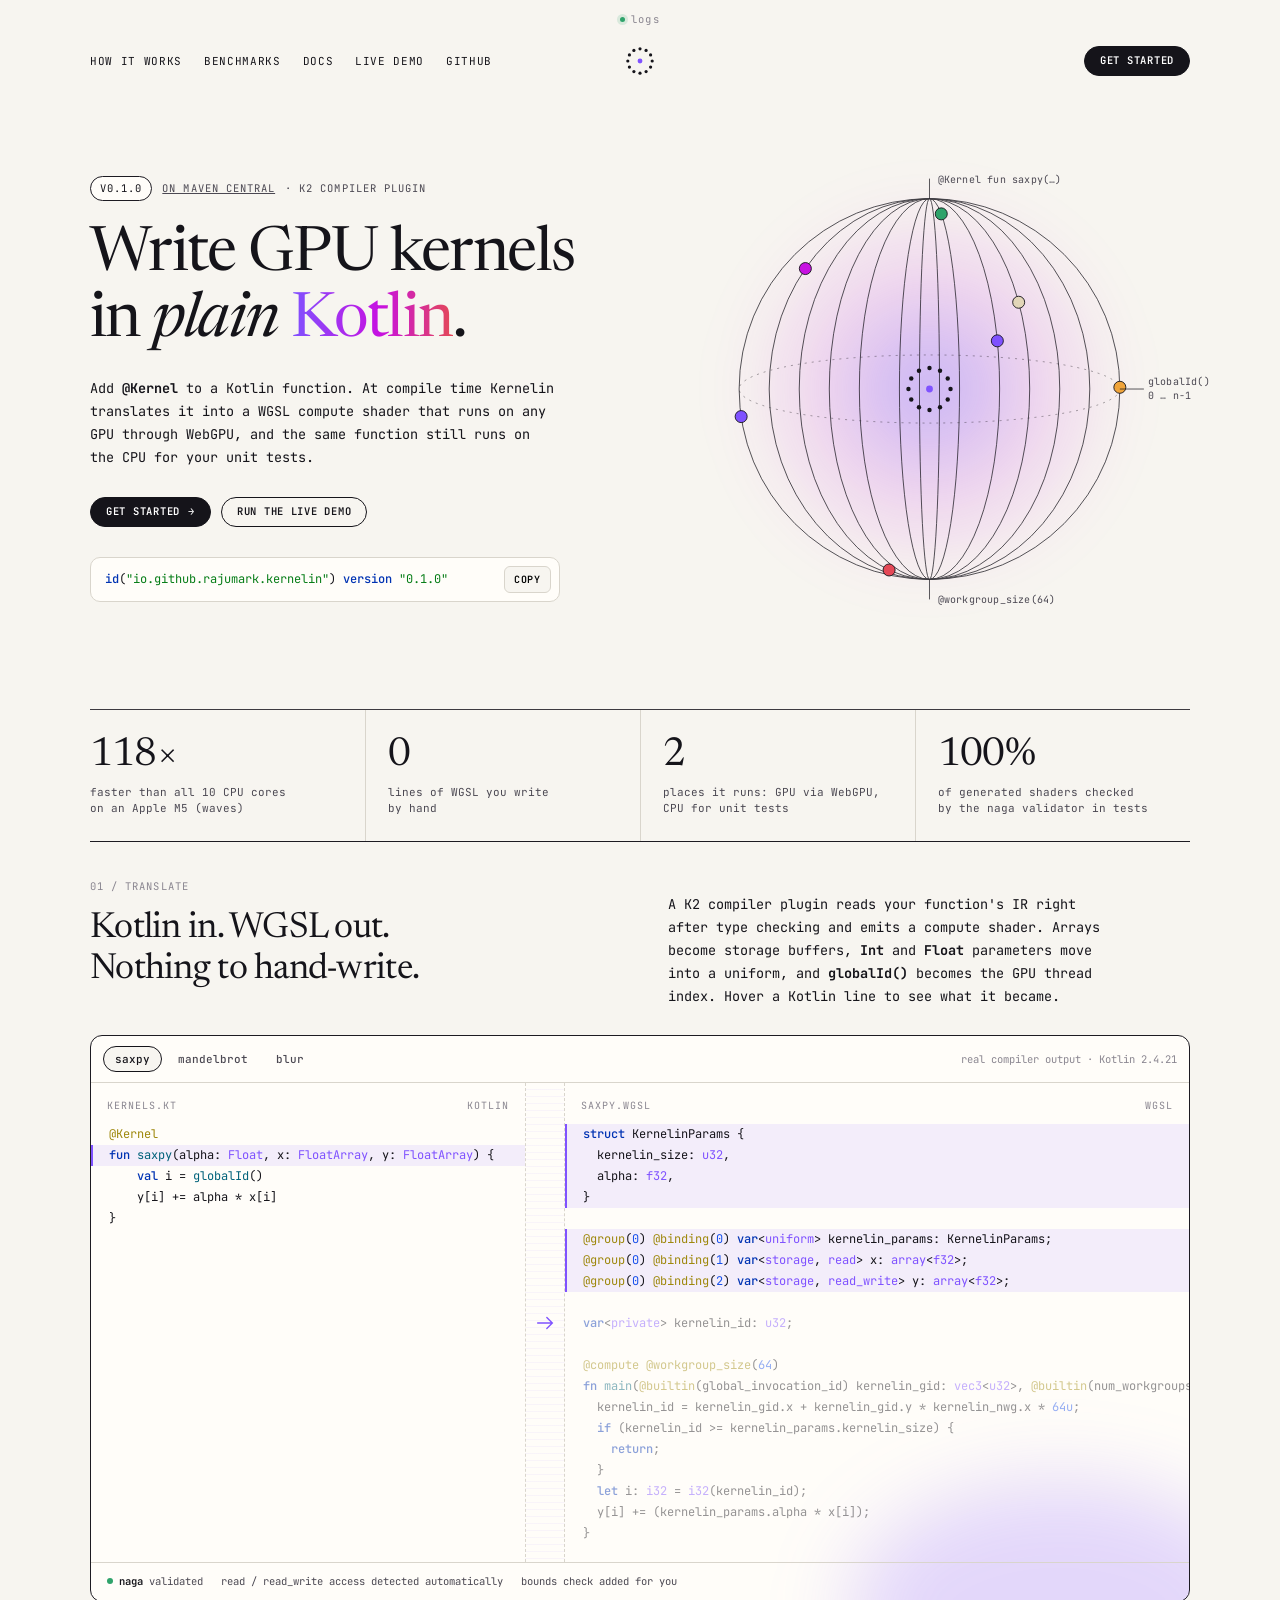
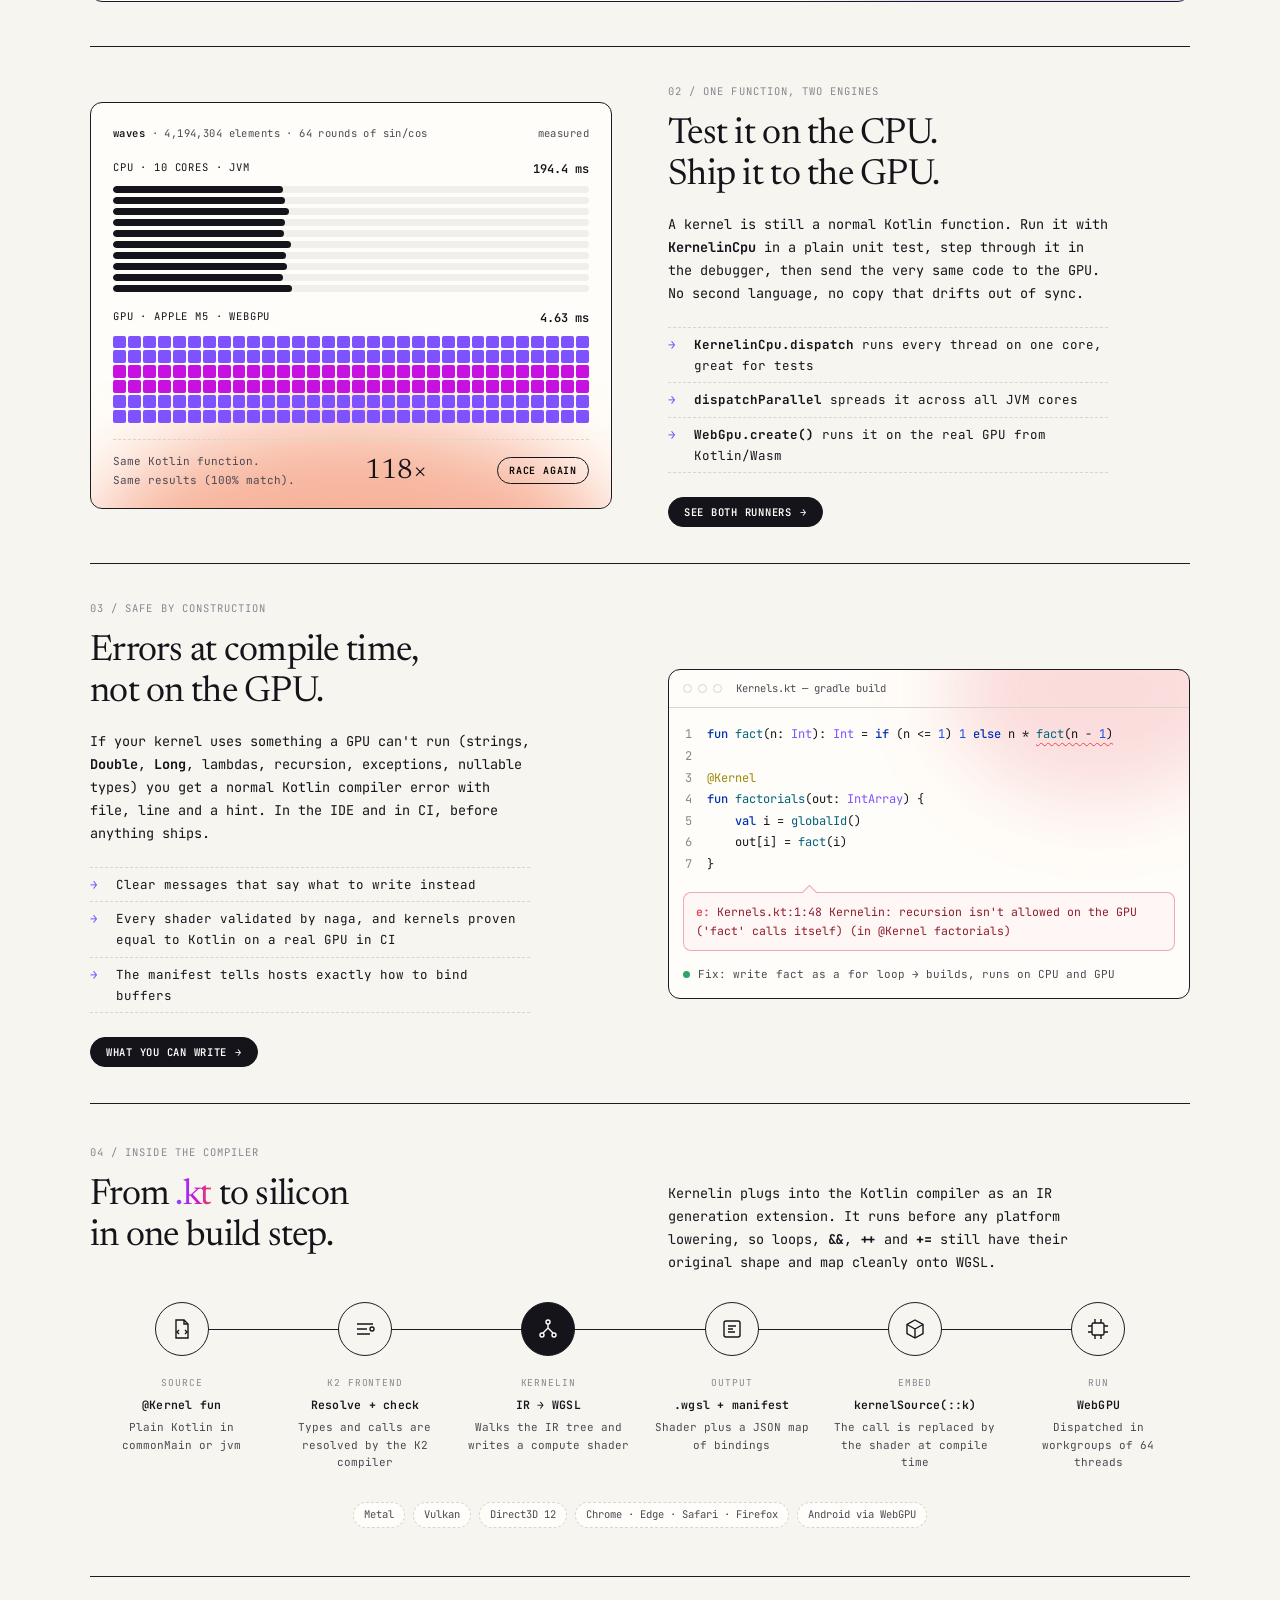
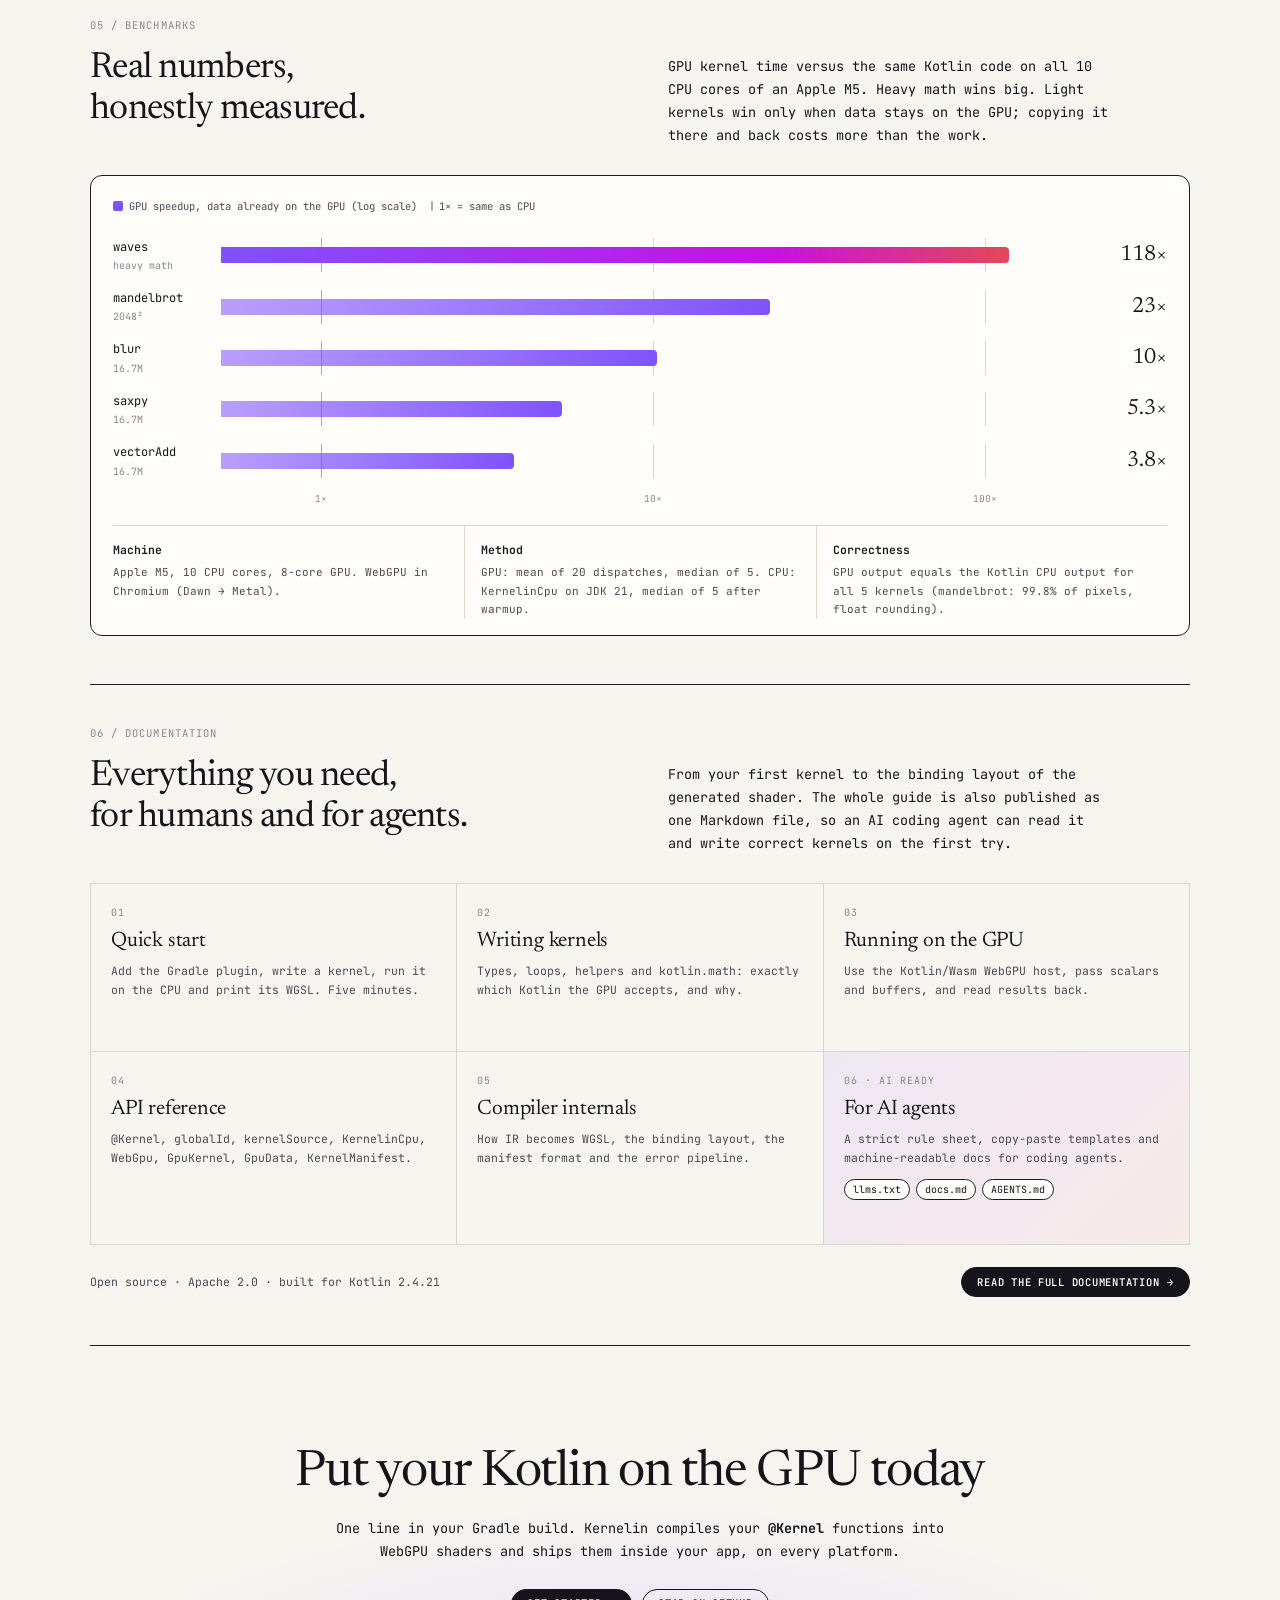
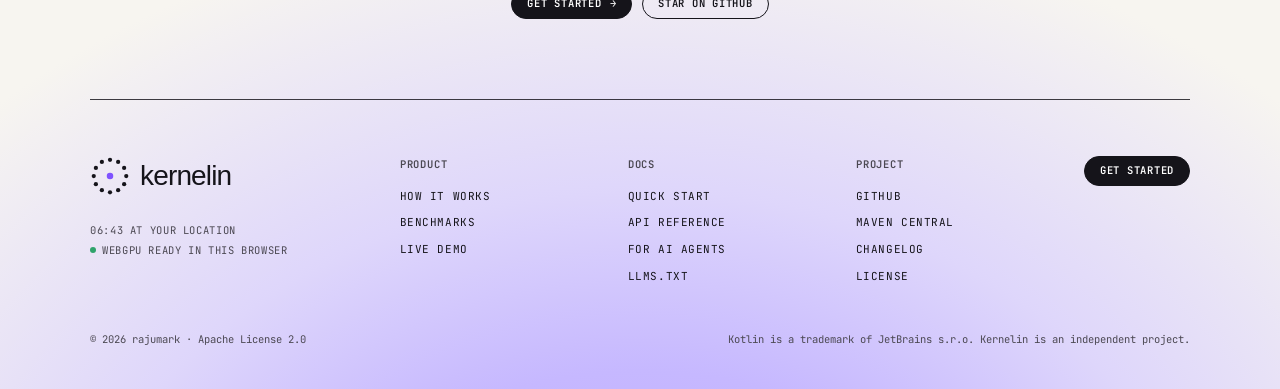
==== commit adb4061c: "New website: landing page, documentation for humans and AI agents - docs/index.html: new landing pag" ====
--- a/docs/index.html
+++ b/docs/index.html
@@ -3,803 +3,769 @@
 <head>
 <meta charset="utf-8">
 <meta name="viewport" content="width=device-width, initial-scale=1">
-<title>Kernelin Project Report</title>
+<title>Kernelin · GPU kernels in plain Kotlin</title>
+<meta name="description" content="Kernelin is a K2 compiler plugin that turns plain Kotlin @Kernel functions into WGSL compute shaders that run on any GPU through WebGPU, and still run on the CPU for unit tests.">
+<meta name="theme-color" content="#f7f5f0">
+<meta property="og:title" content="Kernelin · GPU kernels in plain Kotlin">
+<meta property="og:description" content="Add @Kernel to a Kotlin function. The compiler writes the GPU code.">
+<meta property="og:type" content="website">
+<link rel="icon" href="data:image/svg+xml,%3Csvg xmlns='http://www.w3.org/2000/svg' viewBox='0 0 32 32'%3E%3Cg fill='%2315141a'%3E%3Ccircle cx='16' cy='3' r='2'/%3E%3Ccircle cx='22.5' cy='4.7' r='2'/%3E%3Ccircle cx='27.3' cy='9.5' r='2'/%3E%3Ccircle cx='29' cy='16' r='2'/%3E%3Ccircle cx='27.3' cy='22.5' r='2'/%3E%3Ccircle cx='22.5' cy='27.3' r='2'/%3E%3Ccircle cx='16' cy='29' r='2'/%3E%3Ccircle cx='9.5' cy='27.3' r='2'/%3E%3Ccircle cx='4.7' cy='22.5' r='2'/%3E%3Ccircle cx='3' cy='16' r='2'/%3E%3Ccircle cx='4.7' cy='9.5' r='2'/%3E%3Ccircle cx='9.5' cy='4.7' r='2'/%3E%3C/g%3E%3Ccircle cx='16' cy='16' r='3' fill='%237f52ff'/%3E%3C/svg%3E">
+<link rel="alternate" type="text/markdown" href="docs.md" title="Kernelin documentation (Markdown)">
+<link rel="preconnect" href="https://fonts.googleapis.com">
+<link rel="preconnect" href="https://fonts.gstatic.com" crossorigin>
+<link href="https://fonts.googleapis.com/css2?family=JetBrains+Mono:wght@400;500;600&family=Newsreader:opsz,wght@6..72,400;6..72,500&display=swap" rel="stylesheet">
+<link rel="stylesheet" href="assets/site.css">
 <style>
-  :root {
-    --bg: #ffffff;
-    --surface: #f7f6f3;
-    --ink: #37352f;
-    --ink-2: #6b6a65;
-    --muted: #9b9a97;
-    --line: #e9e9e7;
-    --line-2: #dcdbd7;
-    --accent: #2a78d6;
-    --series-1: #2a78d6;
-    --series-2: #eb6834;
-    --good: #0f7b6c;
-    --good-bg: #dbeddb;
-    --warn: #9f6b00;
-    --warn-bg: #fdecc8;
-    --bad: #c4352f;
-    --bad-bg: #ffe2dd;
-    --blue-bg: #d3e5ef;
-    --gray-bg: #ebeced;
-    --code-bg: #f7f6f3;
-    --font: -apple-system, BlinkMacSystemFont, "Segoe UI", Helvetica, Arial, sans-serif;
-    --mono: "SFMono-Regular", ui-monospace, Menlo, Consolas, monospace;
-  }
-  * { box-sizing: border-box; }
-  html { -webkit-text-size-adjust: 100%; }
-  body { margin: 0; background: var(--bg); color: var(--ink); font: 14px/1.55 var(--font); }
-  .page { max-width: 920px; margin: 0 auto; padding: 40px 16px 80px; }
-  h1 { font-size: 32px; line-height: 1.2; margin: 6px 0 4px; font-weight: 700; letter-spacing: -0.01em; }
-  h2 { font-size: 19px; margin: 34px 0 8px; font-weight: 650; padding-bottom: 4px; border-bottom: 1px solid var(--line); }
-  h3 { font-size: 15px; margin: 18px 0 6px; font-weight: 650; }
-  p { margin: 4px 0 8px; }
-  a { color: inherit; text-decoration: underline; text-decoration-color: var(--line-2); }
-  code { font-family: var(--mono); font-size: 12.5px; background: var(--code-bg); color: #eb5757; padding: 1px 4px; border-radius: 4px; }
-  pre { font-family: var(--mono); font-size: 12px; line-height: 1.5; background: var(--code-bg); border-radius: 6px; padding: 12px 14px; overflow-x: auto; margin: 6px 0; }
-  pre code { background: none; color: var(--ink); padding: 0; font-size: inherit; }
-  .icon { font-size: 44px; line-height: 1; }
-  .subtitle { color: var(--ink-2); font-size: 15px; margin: 0 0 14px; }
-
-  /* Notion-style property list */
-  .props { display: grid; grid-template-columns: 150px 1fr; gap: 2px 8px; margin: 10px 0 18px; font-size: 13.5px; }
-  .props dt { color: var(--muted); padding: 3px 0; }
-  .props dd { margin: 0; padding: 3px 0; }
-  .tag { display: inline-block; padding: 0 7px; border-radius: 4px; font-size: 12.5px; line-height: 20px; white-space: nowrap; }
-  .tag.good { background: var(--good-bg); color: var(--good); }
-  .tag.warn { background: var(--warn-bg); color: var(--warn); }
-  .tag.bad { background: var(--bad-bg); color: var(--bad); }
-  .tag.blue { background: var(--blue-bg); color: #1f5e8c; }
-  .tag.gray { background: var(--gray-bg); color: var(--ink-2); }
-
-  .callout { display: flex; gap: 10px; background: var(--surface); border-radius: 6px; padding: 12px 14px; margin: 10px 0; }
-  .callout .ci { font-size: 18px; line-height: 1.3; }
-  .callout p { margin: 0 0 4px; }
-  .callout.blue { background: #e7f3f8; }
-  .callout.yellow { background: #fbf3db; }
-
-  /* stat tiles */
-  .tiles { display: grid; grid-template-columns: repeat(4, 1fr); gap: 8px; margin: 10px 0 14px; }
-  .tile { border: 1px solid var(--line); border-radius: 6px; padding: 10px 12px; }
-  .tile .k { color: var(--muted); font-size: 12px; }
-  .tile .v { font-size: 24px; font-weight: 700; line-height: 1.25; }
-  .tile .s { color: var(--ink-2); font-size: 12px; }
-
-  table { width: 100%; border-collapse: collapse; font-size: 13px; margin: 6px 0 10px; }
-  th { text-align: left; color: var(--muted); font-weight: 500; border-bottom: 1px solid var(--line); padding: 6px 8px; white-space: nowrap; }
-  td { border-bottom: 1px solid var(--line); padding: 6px 8px; vertical-align: top; }
-  td.num, th.num { text-align: right; font-variant-numeric: tabular-nums; white-space: nowrap; }
-  .scroll { overflow-x: auto; }
-
-  /* checklist */
-  ul.check { list-style: none; padding: 0; margin: 4px 0 8px; }
-  ul.check li { display: flex; gap: 8px; padding: 2px 0; }
-  ul.check li .box { flex: none; width: 15px; height: 15px; margin-top: 3px; border: 1.5px solid var(--line-2); border-radius: 3px; display: inline-flex; align-items: center; justify-content: center; font-size: 11px; color: #fff; }
-  ul.check li.done .box { background: var(--accent); border-color: var(--accent); }
-  ul.check li.done .t { color: var(--ink-2); text-decoration: line-through; text-decoration-color: var(--line-2); }
-  ul.check li.doing .box { border-color: var(--accent); }
-
-  details { border-radius: 6px; margin: 4px 0; }
-  details > summary { cursor: pointer; padding: 3px 0; font-weight: 500; list-style: none; }
-  details > summary::-webkit-details-marker { display: none; }
-  details > summary::before { content: "▸"; display: inline-block; width: 16px; color: var(--muted); transition: transform .15s; }
-  details[open] > summary::before { transform: rotate(90deg); }
-  details > .inner { padding: 2px 0 6px 16px; }
-
-  .cols { display: grid; grid-template-columns: 1fr 1fr; gap: 12px; }
-  .cols > div { min-width: 0; }
-  .label { color: var(--muted); font-size: 12px; margin: 8px 0 2px; }
-
-  .flow { display: flex; flex-wrap: wrap; align-items: center; gap: 6px; margin: 8px 0; font-size: 13px; }
-  .flow .n { border: 1px solid var(--line); border-radius: 6px; padding: 4px 9px; background: #fff; }
-  .flow .n.hi { border-color: var(--accent); background: #eef5fd; }
-  .flow .a { color: var(--muted); }
-
-  /* chart */
-  .chart { position: relative; margin: 6px 0 4px; }
-  .legend { display: flex; flex-wrap: wrap; gap: 14px; font-size: 12.5px; color: var(--ink-2); margin: 4px 0 2px; }
-  .legend i { display: inline-block; width: 10px; height: 10px; border-radius: 2px; margin-right: 6px; vertical-align: -1px; }
-  .tip { position: absolute; pointer-events: none; background: #fff; border: 1px solid var(--line-2); border-radius: 6px; padding: 6px 9px; font-size: 12px; box-shadow: 0 4px 14px rgba(15,15,15,.08); white-space: nowrap; opacity: 0; transition: opacity .08s; }
-  .tip b { font-weight: 600; }
-  svg text { font-family: var(--font); }
-
-  .log { font-size: 13px; }
-  .log .row { display: grid; grid-template-columns: 52px 1fr; gap: 8px; padding: 3px 0; border-bottom: 1px solid var(--line); }
-  .log .row span:first-child { color: var(--muted); font-variant-numeric: tabular-nums; }
-  .footer { color: var(--muted); font-size: 12px; margin-top: 40px; }
-
-  /* tabs */
-  .tabs { display: flex; gap: 2px; border-bottom: 1px solid var(--line); margin: 6px 0 4px; }
-  .tabs a { text-decoration: none; padding: 7px 12px 8px; font-size: 14px; font-weight: 500; color: var(--ink-2); border-bottom: 2px solid transparent; margin-bottom: -1px; border-radius: 4px 4px 0 0; }
-  .tabs a:hover { background: var(--surface); }
-  .tabs a[aria-selected="true"] { color: var(--ink); border-bottom-color: var(--ink); }
-  .panel[hidden] { display: none; }
-
-  /* goal tab */
-  .mission { border: 1px solid var(--line-2); border-left: 4px solid var(--accent); border-radius: 6px; padding: 14px 16px; margin: 18px 0 8px; }
-  .mission .k { color: var(--muted); font-size: 12px; text-transform: uppercase; letter-spacing: .06em; }
-  .mission .v { font-size: 19px; font-weight: 650; line-height: 1.35; margin: 4px 0 6px; }
-  .mission p { margin: 0; color: var(--ink-2); }
-  .cards { display: grid; grid-template-columns: repeat(2, 1fr); gap: 8px; margin: 8px 0 12px; }
-  .card { border: 1px solid var(--line); border-radius: 6px; padding: 10px 12px; min-width: 0; }
-  .card h4 { margin: 0 0 4px; font-size: 13.5px; font-weight: 650; }
-  .card p, .card ul { margin: 0; font-size: 13px; color: var(--ink-2); }
-  .card ul { padding-left: 16px; }
-  .ms-head { display: flex; flex-wrap: wrap; align-items: baseline; gap: 8px; }
-  .ms-head h2 { flex: 1 1 auto; }
-  .exit { background: var(--surface); border-radius: 6px; padding: 10px 14px; margin: 8px 0 4px; font-size: 13px; }
-  .exit b { display: block; margin-bottom: 2px; }
-  .exit ul { margin: 0; padding-left: 18px; }
-  td.area { white-space: nowrap; font-weight: 600; }
-
-  @media (max-width: 680px) {
-    .cards { grid-template-columns: 1fr; }
-    td.area { white-space: normal; }
-    .tiles { grid-template-columns: repeat(2, 1fr); }
-    .cols { grid-template-columns: 1fr; }
-    .props { grid-template-columns: 110px 1fr; }
-    h1 { font-size: 26px; }
+  /* ---------- hero ---------- */
+  .hero { display: grid; grid-template-columns: 1.05fr 1fr; gap: 32px; align-items: center; padding: 72px 0 96px; }
+  .hero > *, .row > *, .sec-head > *, .panes > * { min-width: 0; }
+  .eyebrow { display: inline-flex; flex-wrap: wrap; align-items: center; gap: 10px; font-size: 10.5px; letter-spacing: .1em; text-transform: uppercase; color: var(--ink-2); margin-bottom: 22px; }
+  .eyebrow .pill { border: 1px solid var(--line-strong); border-radius: 999px; padding: 3px 9px; color: var(--ink); background: var(--paper); }
+  .eyebrow a { color: var(--ink-2); }
+  h1 { font: 400 clamp(38px, 5.4vw, 62px)/1.06 var(--serif); letter-spacing: -0.025em; margin: 0 0 22px; }
+  h1 em { font-style: italic; }
+  .lede { max-width: 470px; margin: 0 0 28px; color: var(--ink); }
+  .actions { display: flex; flex-wrap: wrap; gap: 10px; align-items: center; }
+  .install {
+    display: flex; align-items: center; gap: 10px; margin-top: 30px; max-width: 470px;
+    border: 1px solid var(--line); border-radius: 10px; background: var(--paper); padding: 8px 8px 8px 14px;
+  }
+  .install code { flex: 1; min-width: 0; font-size: 12px; white-space: nowrap; overflow-x: auto; scrollbar-width: none; }
+  .install code::-webkit-scrollbar { display: none; }
+  .install button { flex: none; font: 600 10px var(--mono); letter-spacing: .08em; text-transform: uppercase; border: 1px solid var(--line); background: var(--bg); border-radius: 6px; padding: 6px 9px; cursor: pointer; }
+  .install button:hover { border-color: var(--ink); }
+
+  .orb { position: relative; aspect-ratio: 1 / .86; }
+  .orb svg { position: absolute; inset: 0; width: 100%; height: 100%; overflow: visible; }
+  .orb .glow { position: absolute; inset: 6% 12%; border-radius: 50%; background: radial-gradient(closest-side, rgba(127,82,255,.42), rgba(199,17,225,.14) 55%, transparent); filter: blur(28px); animation: breathe 7s ease-in-out infinite; }
+  @keyframes breathe { 50% { transform: scale(1.06); opacity: .85; } }
+  .orb .spin { transform-origin: 260px 220px; animation: spin 24s linear infinite; }
+  @keyframes spin { to { transform: rotate(360deg); } }
+  .orb text { font: 10px var(--mono); fill: var(--ink-2); letter-spacing: .02em; }
+
+  /* ---------- stats strip ---------- */
+  .stats { display: grid; grid-template-columns: repeat(4, 1fr); border-bottom: 1px solid var(--line-strong); }
+  .stat { padding: 26px 22px 24px 0; }
+  .stat + .stat { padding-left: 22px; border-left: 1px solid var(--line); }
+  .stat .v { font: 400 40px/1 var(--serif); letter-spacing: -.02em; }
+  .stat .k { margin-top: 8px; font-size: 11px; color: var(--ink-2); line-height: 1.5; }
+
+  /* ---------- feature rows ---------- */
+  section { scroll-margin-top: 20px; }
+  .row { display: grid; grid-template-columns: 1fr 1fr; gap: 56px; align-items: center; padding: 36px 0; border-bottom: 1px solid var(--line-strong); }
+  .row.flip .art { order: 2; }
+  .row h2, .sec-head h2 { font: 400 clamp(28px, 3.2vw, 36px)/1.14 var(--serif); letter-spacing: -0.02em; margin: 0 0 16px; }
+  .row p, .sec-head p { margin: 0 0 22px; max-width: 440px; }
+  .row .num, .sec-head .num { display: block; font-size: 10.5px; letter-spacing: .1em; color: var(--muted); margin-bottom: 14px; }
+  .art {
+    position: relative; border: 1px solid var(--line-strong); border-radius: 12px; background: var(--paper);
+    min-height: 330px; overflow: hidden; isolation: isolate;
+  }
+  .art .bloom { position: absolute; z-index: -1; border-radius: 50%; filter: blur(40px); pointer-events: none; }
+  .bullets { list-style: none; margin: 0 0 24px; padding: 0; max-width: 440px; }
+  .bullets li { display: grid; grid-template-columns: 18px 1fr; gap: 8px; padding: 6px 0; border-top: 1px dashed var(--line); font-size: 12.5px; }
+  .bullets li:last-child { border-bottom: 1px dashed var(--line); }
+  .bullets li::before { content: "→"; color: var(--purple); }
+
+  /* code compare (Kotlin in, WGSL out) */
+  .compare-wrap { padding: 36px 0 44px; border-bottom: 1px solid var(--line-strong); }
+  .sec-head { display: grid; grid-template-columns: 1fr 1fr; gap: 56px; align-items: end; margin-bottom: 28px; }
+  .sec-head p { margin: 0; }
+  .compare { padding: 0; min-height: 0; }
+  .compare .bar { display: flex; align-items: center; justify-content: space-between; gap: 10px; padding: 10px 12px; border-bottom: 1px solid var(--line); flex-wrap: wrap; }
+  .tabs { display: flex; gap: 4px; flex-wrap: wrap; }
+  .tabs button { font: 500 11px var(--mono); padding: 5px 11px; border-radius: 999px; border: 1px solid transparent; background: none; cursor: pointer; color: var(--ink-2); }
+  .tabs button[aria-selected="true"] { border-color: var(--ink); color: var(--ink); background: var(--bg); }
+  .compare .hint { font-size: 10.5px; color: var(--muted); }
+  .panes { display: grid; grid-template-columns: minmax(0, .82fr) 40px minmax(0, 1.18fr); }
+  .pane { min-width: 0; padding: 14px 0 18px; }
+  .pane .label { display: flex; justify-content: space-between; padding: 0 16px 10px; font-size: 10px; letter-spacing: .1em; text-transform: uppercase; color: var(--muted); }
+  .pane pre { margin: 0; font-size: 12px; line-height: 1.75; overflow-x: auto; }
+  .pane .ln { display: block; padding: 0 16px; white-space: pre; border-left: 2px solid transparent; transition: background .15s, border-color .15s; cursor: default; min-height: 1.75em; }
+  .pane .ln.on { background: rgba(127,82,255,.09); border-left-color: var(--purple); }
+  .pane .ln.dim { opacity: .45; }
+  .arrow-col { display: flex; align-items: center; justify-content: center; border-left: 1px dashed var(--line); border-right: 1px dashed var(--line); background: repeating-linear-gradient(180deg, transparent 0 6px, rgba(127,82,255,.05) 6px 7px); }
+  .arrow-col svg { width: 22px; height: 22px; }
+  .compare .foot-note { display: flex; flex-wrap: wrap; gap: 6px 18px; padding: 10px 16px; border-top: 1px solid var(--line); font-size: 10.5px; color: var(--ink-2); }
+  .compare .foot-note b { color: var(--ink); font-weight: 600; }
+  .pulse { display: inline-block; width: 6px; height: 6px; border-radius: 50%; background: var(--green); margin-right: 6px; animation: blink 1.6s ease-in-out infinite; vertical-align: 1px; }
+  @keyframes blink { 50% { opacity: .25; } }
+
+  /* race (CPU vs GPU) */
+  .race { padding: 22px 22px 18px; display: flex; flex-direction: column; gap: 16px; }
+  .race .head { display: flex; justify-content: space-between; align-items: baseline; font-size: 10.5px; color: var(--ink-2); letter-spacing: .04em; }
+  .race .head b { font-weight: 600; color: var(--ink); }
+  .lane-title { display: flex; justify-content: space-between; font-size: 10.5px; letter-spacing: .08em; text-transform: uppercase; margin-bottom: 7px; }
+  .lane-title span:last-child { font-variant-numeric: tabular-nums; letter-spacing: 0; text-transform: none; font-size: 12px; font-weight: 600; }
+  .cores { display: grid; gap: 4px; }
+  .core { height: 7px; border-radius: 4px; background: rgba(21,20,26,.06); overflow: hidden; }
+  .core i { display: block; height: 100%; width: 0; background: var(--ink); border-radius: 4px; }
+  .threads { display: grid; grid-template-columns: repeat(32, 1fr); gap: 2px; }
+  .threads i { aspect-ratio: 1; border-radius: 2px; background: rgba(21,20,26,.07); transition: background .25s; }
+  .threads i.lit { background: var(--purple); }
+  .threads i.lit.alt { background: var(--magenta); }
+  .race .result { display: flex; justify-content: space-between; align-items: center; gap: 10px; border-top: 1px dashed var(--line); padding-top: 12px; font-size: 11px; color: var(--ink-2); }
+  .race .result b { font: 400 28px/1 var(--serif); color: var(--ink); }
+  .race button.again { font: 600 10px var(--mono); letter-spacing: .08em; text-transform: uppercase; border: 1px solid var(--ink); border-radius: 999px; background: none; padding: 6px 11px; cursor: pointer; }
+
+  /* compile error editor */
+  .editor { padding: 0; display: flex; flex-direction: column; }
+  .editor .titlebar { display: flex; align-items: center; gap: 6px; padding: 10px 14px; border-bottom: 1px solid var(--line); font-size: 10.5px; color: var(--ink-2); }
+  .editor .titlebar i { width: 9px; height: 9px; border-radius: 50%; border: 1px solid var(--line); }
+  .editor .titlebar span { margin-left: 8px; }
+  .editor pre { margin: 0; padding: 16px 0; font-size: 12px; line-height: 1.8; overflow-x: auto; flex: 1; }
+  .editor .ln { display: block; padding: 0 16px; white-space: pre; }
+  .editor .ln .g { color: var(--muted); display: inline-block; width: 22px; user-select: none; }
+  .squiggle { text-decoration: underline wavy var(--coral); text-decoration-thickness: 1px; text-underline-offset: 4px; }
+  .editor .err {
+    margin: 0 14px 14px; border: 1px solid rgba(228,72,87,.45); background: #fff6f6; border-radius: 8px; padding: 10px 12px;
+    font-size: 11.5px; line-height: 1.6; color: #8c1d2a; position: relative;
+  }
+  .editor .err b { color: var(--coral); }
+  .editor .err::before { content: ""; position: absolute; top: -6px; left: 120px; width: 10px; height: 10px; background: #fff6f6; border-left: 1px solid rgba(228,72,87,.45); border-top: 1px solid rgba(228,72,87,.45); transform: rotate(45deg); }
+  .editor .ok { margin: 0 14px 14px; font-size: 11px; color: var(--ink-2); display: flex; gap: 8px; align-items: center; }
+  .editor .ok i { width: 7px; height: 7px; border-radius: 50%; background: var(--green); }
+
+  /* pipeline */
+  .pipeline { padding: 40px 0 48px; border-bottom: 1px solid var(--line-strong); }
+  .flow { position: relative; display: grid; grid-template-columns: repeat(6, 1fr); gap: 0; margin-top: 8px; }
+  .flow .track { position: absolute; left: 8%; right: 8%; top: 27px; height: 1px; background: var(--line-strong); }
+  .flow .runner { position: absolute; top: 23px; left: 8%; width: 9px; height: 9px; border-radius: 50%; background: var(--purple); box-shadow: 0 0 0 5px rgba(127,82,255,.16), 0 0 18px rgba(127,82,255,.7); animation: run 6s cubic-bezier(.6,0,.4,1) infinite; }
+  @keyframes run { 0% { left: 8%; opacity: 0; } 6% { opacity: 1; } 94% { opacity: 1; } 100% { left: 91%; opacity: 0; } }
+  .step { position: relative; text-align: center; padding: 0 8px; }
+  .step .node {
+    width: 54px; height: 54px; margin: 0 auto 14px; border-radius: 50%; border: 1px solid var(--line-strong); background: var(--bg);
+    display: flex; align-items: center; justify-content: center; position: relative; z-index: 1;
+  }
+  .step .node svg { width: 24px; height: 24px; }
+  .step.hi .node { background: var(--ink); }
+  .step.hi .node svg { stroke: #fff; }
+  .step h3 { margin: 0 0 6px; font: 600 11.5px/1.4 var(--mono); letter-spacing: .02em; }
+  .step p { margin: 0; font-size: 11px; color: var(--ink-2); line-height: 1.6; }
+  .step .tag { display: inline-block; margin-bottom: 6px; font-size: 9.5px; letter-spacing: .1em; color: var(--muted); }
+  .backends { display: flex; justify-content: center; flex-wrap: wrap; gap: 8px; margin-top: 30px; font-size: 10.5px; color: var(--ink-2); }
+  .backends span { border: 1px dashed var(--line); border-radius: 999px; padding: 3px 10px; background: var(--paper); }
+
+  /* benchmarks */
+  .bench { padding: 40px 0 48px; border-bottom: 1px solid var(--line-strong); }
+  .chart-card { padding: 22px 22px 16px; min-height: 0; }
+  .chart-legend { display: flex; flex-wrap: wrap; gap: 14px; font-size: 10.5px; color: var(--ink-2); margin-bottom: 14px; }
+  .chart-legend i { display: inline-block; width: 10px; height: 10px; border-radius: 2px; margin-right: 6px; vertical-align: -1px; }
+  .brow { display: grid; grid-template-columns: 96px 1fr 70px; align-items: center; gap: 12px; padding: 7px 0; }
+  .brow .name { font-size: 12px; }
+  .brow .name small { display: block; color: var(--muted); font-size: 10px; }
+  .brow .track { position: relative; height: 22px; }
+  .brow .track .gridline { position: absolute; top: -6px; bottom: -6px; width: 1px; background: var(--line); }
+  .brow .track .gridline.one { background: var(--ink); opacity: .35; }
+  .brow .b { position: absolute; left: 0; top: 3px; height: 16px; border-radius: 0 4px 4px 0; background: linear-gradient(90deg, rgba(127,82,255,.55), var(--purple)); width: 0; transition: width 1.1s cubic-bezier(.2,.8,.2,1); }
+  .brow .b.top { background: linear-gradient(90deg, var(--purple), var(--magenta) 70%, var(--coral)); }
+  .brow .x { text-align: right; font: 400 22px/1 var(--serif); font-variant-numeric: tabular-nums; }
+  .axis { display: grid; grid-template-columns: 96px 1fr 70px; gap: 12px; margin-top: 4px; }
+  .axis .ticks { position: relative; height: 16px; font-size: 9.5px; color: var(--muted); }
+  .axis .ticks span { position: absolute; transform: translateX(-50%); }
+  .bench-notes { display: grid; grid-template-columns: repeat(3, 1fr); gap: 0; margin-top: 18px; border-top: 1px solid var(--line); }
+  .bench-notes div { padding: 14px 16px 0 0; font-size: 11px; color: var(--ink-2); }
+  .bench-notes div + div { padding-left: 16px; border-left: 1px solid var(--line); }
+  .bench-notes b { display: block; color: var(--ink); font-weight: 600; margin-bottom: 4px; font-size: 11.5px; }
+
+  /* docs section */
+  .docs { padding: 40px 0 48px; border-bottom: 1px solid var(--line-strong); }
+  .doc-grid { display: grid; grid-template-columns: repeat(3, 1fr); border-top: 1px solid var(--line); border-left: 1px solid var(--line); }
+  .doc-card {
+    display: flex; flex-direction: column; gap: 8px; min-height: 168px; padding: 20px 20px 18px; text-decoration: none;
+    border-right: 1px solid var(--line); border-bottom: 1px solid var(--line); position: relative; transition: background .2s;
+  }
+  .doc-card:hover { background: var(--paper); }
+  .doc-card .n { font-size: 10px; letter-spacing: .1em; color: var(--muted); }
+  .doc-card h3 { margin: 0; font: 400 21px/1.2 var(--serif); letter-spacing: -.01em; }
+  .doc-card p { margin: 0; font-size: 11.5px; color: var(--ink-2); line-height: 1.6; }
+  .doc-card .go { margin-top: auto; font-size: 10.5px; letter-spacing: .06em; text-transform: uppercase; opacity: 0; transform: translateX(-4px); transition: .2s; }
+  .doc-card:hover .go { opacity: 1; transform: none; }
+  .doc-card.ai { background: linear-gradient(135deg, rgba(127,82,255,.08), rgba(199,17,225,.05) 60%, rgba(228,72,87,.06)); }
+  .doc-card.ai .chips { display: flex; flex-wrap: wrap; gap: 6px; margin-top: 4px; }
+  .doc-card.ai .chips span { font-size: 10px; border: 1px solid var(--line-strong); border-radius: 999px; padding: 1px 8px; background: var(--paper); }
+  .docs-cta { display: flex; justify-content: space-between; align-items: center; flex-wrap: wrap; gap: 14px; margin-top: 22px; font-size: 11.5px; color: var(--ink-2); }
+
+  /* closing call to action */
+  .closing { position: relative; text-align: center; padding: 100px 0 80px; }
+  .closing h2 { font: 400 clamp(32px, 4.4vw, 50px)/1.1 var(--serif); letter-spacing: -.025em; margin: 0 0 16px; }
+  .closing p { max-width: 620px; margin: 0 auto 26px; }
+  .closing .actions { justify-content: center; }
+  .sky { position: relative; overflow: hidden; }
+  .sky::before {
+    content: ""; position: absolute; left: 50%; top: 160px; width: 1900px; height: 1500px; transform: translateX(-50%); border-radius: 50%; z-index: -1;
+    background: radial-gradient(closest-side, #b9a6ff 0%, #c6b8ff 38%, rgba(214,204,255,.75) 62%, rgba(247,245,240,0) 100%);
+  }
+  .sky .foot .rule { border-color: rgba(21,20,26,.6); }
+
+  /* entrance */
+  .reveal { opacity: 0; transform: translateY(14px); transition: opacity .8s ease, transform .8s ease; }
+  .reveal.in { opacity: 1; transform: none; }
+
+  @media (max-width: 960px) {
+    .hero { grid-template-columns: 1fr; padding: 40px 0 56px; gap: 8px; }
+    .orb { max-width: 520px; width: 100%; margin: 0 auto; order: -1; }
+    .row, .sec-head { grid-template-columns: 1fr; gap: 28px; }
+    .row.flip .art { order: 0; }
+    .flow { grid-template-columns: repeat(3, 1fr); row-gap: 30px; }
+    .flow .track, .flow .runner { display: none; }
+    .doc-grid { grid-template-columns: repeat(2, 1fr); }
+  }
+  @media (max-width: 640px) {
+    body { font-size: 13px; }
+    .stats { grid-template-columns: repeat(2, 1fr); }
+    .stat, .stat + .stat { padding: 20px 12px 18px 0; border-left: 0; }
+    .stat:nth-child(even) { padding-left: 14px; border-left: 1px solid var(--line); }
+    .stat:nth-child(-n+2) { border-bottom: 1px solid var(--line); }
+    .stat .v { font-size: 32px; }
+    .panes { grid-template-columns: 1fr; }
+    .arrow-col { height: 34px; border: 0; border-top: 1px dashed var(--line); border-bottom: 1px dashed var(--line); }
+    .arrow-col svg { transform: rotate(90deg); }
+    .flow { grid-template-columns: 1fr 1fr; }
+    .brow, .axis { grid-template-columns: 74px 1fr 52px; gap: 8px; }
+    .brow .x { font-size: 18px; }
+    .bench-notes { grid-template-columns: 1fr; }
+    .bench-notes div + div { padding-left: 0; border-left: 0; }
+    .doc-grid { grid-template-columns: 1fr; }
+    .doc-card { min-height: 0; }
+    .doc-card .go { opacity: 1; transform: none; }
+    .threads { grid-template-columns: repeat(24, 1fr); }
+    .closing { padding: 72px 0 60px; }
+    .sky::before { top: 120px; }
   }
 </style>
 </head>
 <body>
-<div class="page">
-
-  <div class="icon">⚡</div>
-  <h1>Kernelin</h1>
-  <p class="subtitle">Write GPU kernels in plain Kotlin. A K2 compiler plugin turns them into WebGPU (WGSL) code that runs on any GPU.</p>
-
-  <nav class="tabs" role="tablist">
-    <a href="#report" role="tab" id="t-report" aria-controls="tab-report" aria-selected="true">📊 Report</a>
-    <a href="#goal" role="tab" id="t-goal" aria-controls="tab-goal" aria-selected="false">🎯 Goal</a>
+
+<svg width="0" height="0" style="position:absolute" aria-hidden="true">
+  <symbol id="mark" viewBox="0 0 32 32">
+    <g fill="currentColor">
+      <circle cx="16" cy="3" r="1.7"/><circle cx="22.5" cy="4.7" r="1.7"/><circle cx="27.3" cy="9.5" r="1.7"/>
+      <circle cx="29" cy="16" r="1.7"/><circle cx="27.3" cy="22.5" r="1.7"/><circle cx="22.5" cy="27.3" r="1.7"/>
+      <circle cx="16" cy="29" r="1.7"/><circle cx="9.5" cy="27.3" r="1.7"/><circle cx="4.7" cy="22.5" r="1.7"/>
+      <circle cx="3" cy="16" r="1.7"/><circle cx="4.7" cy="9.5" r="1.7"/><circle cx="9.5" cy="4.7" r="1.7"/>
+    </g>
+    <circle cx="16" cy="16" r="2.6" fill="#7f52ff"/>
+  </symbol>
+</svg>
+
+<div class="toplog"><button type="button" data-open-logs aria-haspopup="dialog">logs</button></div>
+
+<header class="wrap">
+  <nav class="nav" aria-label="Main">
+    <ul>
+      <li><a href="#how">How it works</a></li>
+      <li><a href="#benchmarks">Benchmarks</a></li>
+      <li><a href="#docs">Docs</a></li>
+      <li><a href="demo/">Live demo</a></li>
+      <li><a href="https://github.com/rajumark/kernelin">GitHub</a></li>
+    </ul>
+    <a class="logo" href="./" aria-label="Kernelin home">
+      <svg><use href="#mark"/></svg>
+    </a>
+    <div class="right">
+      <a class="btn dark" href="docs.html#quick-start">Get started</a>
+      <button class="menu-btn" type="button" aria-label="Menu" aria-expanded="false"><span></span></button>
+    </div>
   </nav>
-
-  <div class="panel" id="tab-report" role="tabpanel" aria-labelledby="t-report">
-  <dl class="props">
-    <dt>Status</dt><dd><span class="tag good">v0.1.0 released on Maven Central</span> <span class="tag good">MVP done</span> <span class="tag blue">Kotlin → GPU verified on real hardware</span></dd>
-    <dt>Phase</dt><dd>Step 0 ✓ · MVP ✓ · <b>0.1.0 published</b> · v1.0 next</dd>
-    <dt>Last updated</dt><dd>2026-10-16</dd>
-    <dt>Tests</dt><dd><span class="tag good">21 / 21 passing</span> · every generated shader validated by naga</dd>
-    <dt>Stack</dt><dd>Kotlin 2.4.21 (K2) · Kotlin Multiplatform (JVM + Wasm) · JDK 21 · Gradle 9.6 · WebGPU</dd>
-    <dt>Tested on</dt><dd>Apple M5 (10 CPU cores, 8-core GPU, Metal) · WebGPU in Chromium 152</dd>
-    <dt>Live demo</dt><dd><a href="demo/"><b>Try it in your browser →</b></a> zoom a fractal computed on your GPU from plain Kotlin</dd>
-    <dt>Use it</dt><dd><code>plugins { id("io.github.rajumark.kernelin") version "0.1.0" }</code> · from <a href="https://central.sonatype.com/namespace/io.github.rajumark">Maven Central</a> · JVM and Multiplatform · Kotlin 2.4.21 · see <a href="https://github.com/rajumark/kernelin/tree/main/examples">examples/</a></dd>
-    <dt>CI</dt><dd><a href="https://github.com/rajumark/kernelin/actions/workflows/ci.yml"><img alt="CI status" src="https://github.com/rajumark/kernelin/actions/workflows/ci.yml/badge.svg" style="vertical-align:middle;height:20px"></a> builds, tests and runs both examples on every push</dd>
-    <dt>License</dt><dd>Apache 2.0</dd>
-    <dt>Repository</dt><dd><a href="https://github.com/rajumark/kernelin">github.com/rajumark/kernelin</a></dd>
-    <dt>Location</dt><dd><code>~/Documents/kotlin/kernelin</code></dd>
-  </dl>
-
-  <div class="callout blue">
-    <div class="ci">💡</div>
-    <div>
-      <p><b>In one line:</b> you add <code>@Kernel</code> to a normal Kotlin function, build, and Kernelin writes GPU code for it. The same function still runs on the CPU, so you can unit test it.</p>
-      <p>Today, 6 sample kernels compile to valid GPU code; the 5 benchmarked ones run on the M5 GPU and match the Kotlin CPU results. The heaviest one runs <b>118× faster</b> than all 10 CPU cores.</p>
-      <p>👉 <a href="demo/"><b>Open the live demo</b></a>: a Mandelbrot computed on your own GPU by Kernelin-generated code, with a CPU vs GPU race button.</p>
+</header>
+
+<main>
+  <!-- ======== HERO ======== -->
+  <div class="wrap">
+    <section class="hero">
+      <div>
+        <div class="eyebrow"><span class="pill">v0.1.0</span> <a href="https://central.sonatype.com/artifact/io.github.rajumark/kernelin-runtime">on Maven Central</a> · K2 compiler plugin</div>
+        <h1>Write GPU kernels<br>in <em>plain</em> <span class="kotlin-text">Kotlin</span>.</h1>
+        <p class="lede">Add <b>@Kernel</b> to a Kotlin function. At compile time Kernelin translates it into a WGSL compute shader that runs on any GPU through WebGPU, and the same function still runs on the CPU for your unit tests.</p>
+        <div class="actions">
+          <a class="btn dark" href="docs.html#quick-start">Get started <span class="arr">→</span></a>
+          <a class="btn ghost" href="demo/">Run the live demo</a>
+        </div>
+        <div class="install" aria-label="Gradle plugin">
+          <code id="install-line" data-lang="kotlin">id("io.github.rajumark.kernelin") version "0.1.0"</code>
+          <button type="button" data-copy="install-line">Copy</button>
+        </div>
+      </div>
+
+      <div class="orb" aria-hidden="true">
+        <div class="glow"></div>
+        <svg viewBox="0 0 520 440" fill="none">
+          <defs>
+            <path id="m1" d="M260 30 A 70 190 0 1 1 260 410 A 70 190 0 1 1 260 30"/>
+            <path id="m2" d="M260 30 A 130 190 0 1 0 260 410 A 130 190 0 1 0 260 30"/>
+            <path id="m3" d="M260 30 A 190 190 0 1 1 260 410 A 190 190 0 1 1 260 30"/>
+            <path id="m4" d="M260 30 A 30 190 0 1 0 260 410 A 30 190 0 1 0 260 30"/>
+            <path id="m5" d="M260 30 A 160 190 0 1 1 260 410 A 160 190 0 1 1 260 30"/>
+            <path id="m6" d="M260 30 A 100 190 0 1 0 260 410 A 100 190 0 1 0 260 30"/>
+          </defs>
+          <g stroke="#15141a" stroke-width=".9" opacity=".8">
+            <ellipse cx="260" cy="220" rx="10" ry="190"/>
+            <ellipse cx="260" cy="220" rx="30" ry="190"/>
+            <ellipse cx="260" cy="220" rx="70" ry="190"/>
+            <ellipse cx="260" cy="220" rx="100" ry="190"/>
+            <ellipse cx="260" cy="220" rx="130" ry="190"/>
+            <ellipse cx="260" cy="220" rx="160" ry="190"/>
+            <ellipse cx="260" cy="220" rx="190" ry="190"/>
+          </g>
+          <ellipse cx="260" cy="220" rx="190" ry="34" stroke="#15141a" stroke-width=".7" stroke-dasharray="2 5" opacity=".55"/>
+          <!-- centre: the kernel -->
+          <g class="spin">
+            <g fill="#15141a">
+              <circle cx="260" cy="199" r="2.2"/><circle cx="270.5" cy="201.8" r="2.2"/><circle cx="278.2" cy="209.5" r="2.2"/>
+              <circle cx="281" cy="220" r="2.2"/><circle cx="278.2" cy="230.5" r="2.2"/><circle cx="270.5" cy="238.2" r="2.2"/>
+              <circle cx="260" cy="241" r="2.2"/><circle cx="249.5" cy="238.2" r="2.2"/><circle cx="241.8" cy="230.5" r="2.2"/>
+              <circle cx="239" cy="220" r="2.2"/><circle cx="241.8" cy="209.5" r="2.2"/><circle cx="249.5" cy="201.8" r="2.2"/>
+            </g>
+          </g>
+          <circle cx="260" cy="220" r="3.4" fill="#7f52ff"/>
+          <!-- threads travelling along the meridians -->
+          <g stroke="#15141a" stroke-width=".9">
+            <circle r="6" fill="#7f52ff"><animateMotion dur="14s" repeatCount="indefinite"><mpath href="#m1"/></animateMotion></circle>
+            <circle r="6" fill="#e44857"><animateMotion dur="19s" repeatCount="indefinite" begin="-6s"><mpath href="#m2"/></animateMotion></circle>
+            <circle r="6" fill="#f0a43a"><animateMotion dur="23s" repeatCount="indefinite" begin="-3s"><mpath href="#m3"/></animateMotion></circle>
+            <circle r="6" fill="#2fa36b"><animateMotion dur="11s" repeatCount="indefinite" begin="-8s"><mpath href="#m4"/></animateMotion></circle>
+            <circle r="6" fill="#c711e1"><animateMotion dur="17s" repeatCount="indefinite" begin="-12s"><mpath href="#m5"/></animateMotion></circle>
+            <circle r="6" fill="#e2d6b8"><animateMotion dur="21s" repeatCount="indefinite" begin="-15s"><mpath href="#m6"/></animateMotion></circle>
+            <circle r="6" fill="#7f52ff"><animateMotion dur="23s" repeatCount="indefinite" begin="-14s"><mpath href="#m3"/></animateMotion></circle>
+          </g>
+          <!-- labels -->
+          <g>
+            <line x1="260" y1="30" x2="260" y2="10" stroke="#15141a" stroke-width=".7"/>
+            <text x="268" y="14">@Kernel fun saxpy(…)</text>
+            <line x1="260" y1="410" x2="260" y2="430" stroke="#15141a" stroke-width=".7"/>
+            <text x="268" y="434">@workgroup_size(64)</text>
+            <line x1="450" y1="220" x2="474" y2="220" stroke="#15141a" stroke-width=".7"/>
+            <text x="478" y="216">globalId()</text>
+            <text x="478" y="230">0 … n-1</text>
+          </g>
+        </svg>
+      </div>
+    </section>
+  </div>
+
+  <!-- ======== STATS ======== -->
+  <div class="wrap">
+    <hr class="rule">
+    <div class="stats reveal">
+      <div class="stat"><div class="v">118×</div><div class="k">faster than all 10 CPU cores<br>on an Apple M5 (waves)</div></div>
+      <div class="stat"><div class="v">0</div><div class="k">lines of WGSL you write<br>by hand</div></div>
+      <div class="stat"><div class="v">2</div><div class="k">places it runs: GPU via WebGPU,<br>CPU for unit tests</div></div>
+      <div class="stat"><div class="v">100%</div><div class="k">of generated shaders checked<br>by the naga validator in tests</div></div>
     </div>
   </div>
 
-  <!-- ============================================================ BENCHMARK -->
-  <h2>📊 Benchmark</h2>
-  <div class="tiles">
-    <div class="tile"><div class="k">Best GPU speedup</div><div class="v">118×</div><div class="s">waves, vs all 10 CPU cores</div></div>
-    <div class="tile"><div class="k">vs 1 CPU core</div><div class="v">816×</div><div class="s">waves: 3.78 s → 4.6 ms</div></div>
-    <div class="tile"><div class="k">Mandelbrot 2048²</div><div class="v">4.5 ms</div><div class="s">CPU all cores: 101 ms</div></div>
-    <div class="tile"><div class="k">Correct results</div><div class="v">5 / 5</div><div class="s">GPU output = Kotlin CPU output</div></div>
-  </div>
-
-  <h3>GPU speedup vs Kotlin on all 10 CPU cores</h3>
-  <p style="color:var(--ink-2);font-size:13px;margin:0">Log scale. Right of the line means the GPU is faster; left of the line means it's slower.</p>
-  <div class="legend">
-    <span><i style="background:var(--series-1)"></i>GPU, kernel only (data already on GPU)</span>
-    <span><i style="background:var(--series-2)"></i>GPU, including data upload + download</span>
-  </div>
-  <div class="chart" id="chart"><div class="tip" id="tip"></div></div>
-
-  <div class="scroll">
-  <table id="bench-table">
-    <thead><tr>
-      <th>Kernel</th><th>What it does</th><th class="num">Elements</th>
-      <th class="num">CPU 1 core</th><th class="num">CPU 10 cores</th>
-      <th class="num">GPU kernel</th><th class="num">GPU end-to-end</th><th class="num">Correct</th>
-    </tr></thead>
-    <tbody></tbody>
-  </table>
-  </div>
-
-  <div class="callout">
-    <div class="ci">🌐</div>
-    <div><p><b>Live demo race (all Kotlin, in the browser):</b> 1600 × 1000 Mandelbrot, 400 iterations. GPU via the Kotlin WebGPU host: <b>10 ms</b>. The same Kotlin kernel compiled to Wasm on 1 CPU core: <b>672 ms</b>. That's <b>67× faster</b>, with 99.75% identical pixels. <a href="demo/">Try it yourself →</a></p></div>
-  </div>
-
-  <details>
-    <summary>How this was measured, and what the numbers mean</summary>
-    <div class="inner">
-      <p><b>CPU:</b> the <code>@Kernel</code> functions running as normal Kotlin on JDK 21 through <code>KernelinCpu</code>, 2 warmups then the median of 5 runs. "10 cores" uses <code>dispatchParallel</code>.</p>
-      <p><b>GPU kernel:</b> the generated WGSL on WebGPU (Chromium → Dawn → Metal) with data already on the GPU. It's the average of 20 back-to-back dispatches, median of 5.</p>
-      <p><b>GPU end-to-end:</b> upload the inputs, run once and copy the results back to JavaScript. This is what a real app pays for a one-off call.</p>
-      <p><b>Correct:</b> every output element is compared with the Kotlin CPU result. Floats are allowed a 1e-4 relative error.</p>
-      <p><b>Honest notes:</b></p>
-      <ul>
-        <li><b>Simple kernels</b> (vectorAdd, saxpy, blur) do almost no math per element. The kernel itself is 4–10× faster, but copying 64–200 MB to the GPU and back costs more than it saves, so <b>end-to-end they're slower than the CPU</b>. The GPU pays off when data stays on the GPU or the math is heavy.</li>
-        <li><b>Mandelbrot 99.82%</b>: 0.18% of pixels (on the set's edge) get an iteration count that differs by a few. GPUs fuse multiply-add, which rounds slightly differently than the JVM. This is expected for chaotic float math, not a bug.</li>
-        <li>CPU and GPU ran in different runtimes (JVM vs browser). The JVM CPU baseline carries a small per-element dispatch overhead; a hand-written loop would be somewhat faster.</li>
-        <li>Raw data: <code>benchmarks/2026-10-15-apple-m5.json</code></li>
-      </ul>
+  <!-- ======== 01 KOTLIN IN, WGSL OUT ======== -->
+  <div class="wrap">
+    <section class="compare-wrap" id="how">
+      <div class="sec-head reveal">
+        <div>
+          <span class="num">01 / TRANSLATE</span>
+          <h2>Kotlin in. WGSL out.<br>Nothing to hand-write.</h2>
+        </div>
+        <p>A K2 compiler plugin reads your function's IR right after type checking and emits a compute shader. Arrays become storage buffers, <b>Int</b> and <b>Float</b> parameters move into a uniform, and <b>globalId()</b> becomes the GPU thread index. Hover a Kotlin line to see what it became.</p>
+      </div>
+      <div class="art compare reveal">
+        <div class="bloom" style="width:420px;height:260px;right:-80px;bottom:-140px;background:rgba(127,82,255,.22)"></div>
+        <div class="bar">
+          <div class="tabs" role="tablist" aria-label="Example kernels">
+            <button role="tab" aria-selected="true" data-k="saxpy">saxpy</button>
+            <button role="tab" aria-selected="false" data-k="mandelbrot">mandelbrot</button>
+            <button role="tab" aria-selected="false" data-k="blur">blur</button>
+          </div>
+          <span class="hint">real compiler output · Kotlin 2.4.21</span>
+        </div>
+        <div class="panes">
+          <div class="pane"><div class="label"><span>Kernels.kt</span><span>Kotlin</span></div><pre id="pane-kt"></pre></div>
+          <div class="arrow-col" aria-hidden="true">
+            <svg viewBox="0 0 24 24" fill="none" stroke="#7f52ff" stroke-width="1.5" stroke-linecap="round"><path d="M4 12h15M14 6l6 6-6 6"/></svg>
+          </div>
+          <div class="pane"><div class="label"><span id="wgsl-name">saxpy.wgsl</span><span>WGSL</span></div><pre id="pane-wgsl"></pre></div>
+        </div>
+        <div class="foot-note">
+          <span><span class="pulse"></span><b>naga</b> validated</span>
+          <span>read / read_write access detected automatically</span>
+          <span>bounds check added for you</span>
+        </div>
+      </div>
+    </section>
+  </div>
+
+  <!-- ======== 02 CPU + GPU ======== -->
+  <div class="wrap">
+    <section class="row">
+      <div class="art race reveal" id="race" aria-label="CPU versus GPU race">
+        <div class="bloom" style="width:520px;height:260px;left:50%;bottom:-170px;transform:translateX(-50%);background:rgba(240,120,80,.55)"></div>
+        <div class="head"><span><b>waves</b> · 4,194,304 elements · 64 rounds of sin/cos</span><span>measured</span></div>
+        <div>
+          <div class="lane-title"><span>CPU · 10 cores · JVM</span><span id="cpu-ms">0 ms</span></div>
+          <div class="cores" id="cores"></div>
+        </div>
+        <div>
+          <div class="lane-title"><span>GPU · Apple M5 · WebGPU</span><span id="gpu-ms">0 ms</span></div>
+          <div class="threads" id="threads"></div>
+        </div>
+        <div class="result">
+          <span>Same Kotlin function.<br>Same results (100% match).</span>
+          <b id="race-x">118×</b>
+          <button class="again" type="button" id="race-again">Race again</button>
+        </div>
+      </div>
+      <div class="reveal">
+        <span class="num">02 / ONE FUNCTION, TWO ENGINES</span>
+        <h2>Test it on the CPU.<br>Ship it to the GPU.</h2>
+        <p>A kernel is still a normal Kotlin function. Run it with <b>KernelinCpu</b> in a plain unit test, step through it in the debugger, then send the very same code to the GPU. No second language, no copy that drifts out of sync.</p>
+        <ul class="bullets">
+          <li><span><b>KernelinCpu.dispatch</b> runs every thread on one core, great for tests</span></li>
+          <li><span><b>dispatchParallel</b> spreads it across all JVM cores</span></li>
+          <li><span><b>WebGpu.create()</b> runs it on the real GPU from Kotlin/Wasm</span></li>
+        </ul>
+        <a class="btn dark" href="docs.html#run-on-the-cpu">See both runners <span class="arr">→</span></a>
+      </div>
+    </section>
+  </div>
+
+  <!-- ======== 03 COMPILE ERRORS ======== -->
+  <div class="wrap">
+    <section class="row flip">
+      <div class="art editor reveal">
+        <div class="bloom" style="width:300px;height:220px;right:-60px;top:-90px;background:rgba(228,72,87,.18)"></div>
+        <div class="titlebar"><i></i><i></i><i></i><span>Kernels.kt — gradle build</span></div>
+<pre><span class="ln"><span class="g">1</span><span class="tok-k">fun</span> <span class="tok-f">fact</span>(n: <span class="tok-t">Int</span>): <span class="tok-t">Int</span> = <span class="tok-k">if</span> (n &lt;= <span class="tok-n">1</span>) <span class="tok-n">1</span> <span class="tok-k">else</span> n * <span class="squiggle"><span class="tok-f">fact</span>(n - <span class="tok-n">1</span>)</span></span><span class="ln"><span class="g">2</span></span><span class="ln"><span class="g">3</span><span class="tok-a">@Kernel</span></span><span class="ln"><span class="g">4</span><span class="tok-k">fun</span> <span class="tok-f">factorials</span>(out: <span class="tok-t">IntArray</span>) {</span><span class="ln"><span class="g">5</span>    <span class="tok-k">val</span> i = <span class="tok-f">globalId</span>()</span><span class="ln"><span class="g">6</span>    out[i] = <span class="tok-f">fact</span>(i)</span><span class="ln"><span class="g">7</span>}</span></pre>
+        <div class="err"><b>e:</b> Kernels.kt:1:48 Kernelin: recursion isn't allowed on the GPU ('fact' calls itself) (in @Kernel factorials)</div>
+        <div class="ok"><i></i>Fix: write <code>fact</code> as a <code>for</code> loop → builds, runs on CPU and GPU</div>
+      </div>
+      <div class="reveal">
+        <span class="num">03 / SAFE BY CONSTRUCTION</span>
+        <h2>Errors at compile time,<br>not on the GPU.</h2>
+        <p>If your kernel uses something a GPU can't run (strings, <b>Double</b>, <b>Long</b>, lambdas, recursion, exceptions, nullable types) you get a normal Kotlin compiler error with file, line and a hint. In the IDE and in CI, before anything ships.</p>
+        <ul class="bullets">
+          <li><span>Clear messages that say what to write instead</span></li>
+          <li><span>Every shader validated by naga, and kernels proven equal to Kotlin on a real GPU in CI</span></li>
+          <li><span>The manifest tells hosts exactly how to bind buffers</span></li>
+        </ul>
+        <a class="btn dark" href="docs.html#what-you-can-write-in-a-kernel">What you can write <span class="arr">→</span></a>
+      </div>
+    </section>
+  </div>
+
+  <!-- ======== 04 PIPELINE ======== -->
+  <div class="wrap">
+    <section class="pipeline">
+      <div class="sec-head reveal">
+        <div>
+          <span class="num">04 / INSIDE THE COMPILER</span>
+          <h2>From <span class="kotlin-text">.kt</span> to silicon<br>in one build step.</h2>
+        </div>
+        <p>Kernelin plugs into the Kotlin compiler as an IR generation extension. It runs before any platform lowering, so loops, <b>&amp;&amp;</b>, <b>++</b> and <b>+=</b> still have their original shape and map cleanly onto WGSL.</p>
+      </div>
+      <div class="flow reveal">
+        <div class="track"></div><div class="runner"></div>
+        <div class="step">
+          <div class="node"><svg viewBox="0 0 24 24" fill="none" stroke="#15141a" stroke-width="1.4"><path d="M6 3h8l4 4v14H6z"/><path d="M14 3v4h4M9 13l-2 2 2 2M15 13l2 2-2 2"/></svg></div>
+          <span class="tag">SOURCE</span><h3>@Kernel fun</h3><p>Plain Kotlin in commonMain or jvm</p>
+        </div>
+        <div class="step">
+          <div class="node"><svg viewBox="0 0 24 24" fill="none" stroke="#15141a" stroke-width="1.4"><path d="M4 7h16M4 12h10M4 17h13"/><circle cx="19" cy="12" r="2"/></svg></div>
+          <span class="tag">K2 FRONTEND</span><h3>Resolve + check</h3><p>Types and calls are resolved by the K2 compiler</p>
+        </div>
+        <div class="step hi">
+          <div class="node"><svg viewBox="0 0 24 24" fill="none" stroke="#15141a" stroke-width="1.4"><circle cx="12" cy="5" r="2"/><circle cx="6" cy="18" r="2"/><circle cx="18" cy="18" r="2"/><path d="M12 7v4M12 11l-5 5M12 11l5 5"/></svg></div>
+          <span class="tag">KERNELIN</span><h3>IR → WGSL</h3><p>Walks the IR tree and writes a compute shader</p>
+        </div>
+        <div class="step">
+          <div class="node"><svg viewBox="0 0 24 24" fill="none" stroke="#15141a" stroke-width="1.4"><rect x="4" y="4" width="16" height="16" rx="2"/><path d="M8 9h8M8 12h5M8 15h7"/></svg></div>
+          <span class="tag">OUTPUT</span><h3>.wgsl + manifest</h3><p>Shader plus a JSON map of bindings</p>
+        </div>
+        <div class="step">
+          <div class="node"><svg viewBox="0 0 24 24" fill="none" stroke="#15141a" stroke-width="1.4"><path d="M12 3l8 4.5v9L12 21l-8-4.5v-9z"/><path d="M12 12l8-4.5M12 12v9M12 12L4 7.5"/></svg></div>
+          <span class="tag">EMBED</span><h3>kernelSource(::k)</h3><p>The call is replaced by the shader at compile time</p>
+        </div>
+        <div class="step">
+          <div class="node"><svg viewBox="0 0 24 24" fill="none" stroke="#15141a" stroke-width="1.4"><rect x="6" y="6" width="12" height="12" rx="1.5"/><path d="M9 2v4M15 2v4M9 18v4M15 18v4M2 9h4M2 15h4M18 9h4M18 15h4"/></svg></div>
+          <span class="tag">RUN</span><h3>WebGPU</h3><p>Dispatched in workgroups of 64 threads</p>
+        </div>
+      </div>
+      <div class="backends reveal"><span>Metal</span><span>Vulkan</span><span>Direct3D 12</span><span>Chrome · Edge · Safari · Firefox</span><span>Android via WebGPU</span></div>
+    </section>
+  </div>
+
+  <!-- ======== 05 BENCHMARKS ======== -->
+  <div class="wrap">
+    <section class="bench" id="benchmarks">
+      <div class="sec-head reveal">
+        <div>
+          <span class="num">05 / BENCHMARKS</span>
+          <h2>Real numbers,<br>honestly measured.</h2>
+        </div>
+        <p>GPU kernel time versus the same Kotlin code on all 10 CPU cores of an Apple M5. Heavy math wins big. Light kernels win only when data stays on the GPU; copying it there and back costs more than the work.</p>
+      </div>
+      <div class="art chart-card reveal">
+        <div class="chart-legend">
+          <span><i style="background:var(--purple)"></i>GPU speedup, data already on the GPU (log scale)</span>
+          <span><i style="background:var(--ink);opacity:.35;width:2px"></i>1× = same as CPU</span>
+        </div>
+        <div id="bars"></div>
+        <div class="axis"><span></span><div class="ticks" id="ticks"></div><span></span></div>
+        <div class="bench-notes">
+          <div><b>Machine</b>Apple M5, 10 CPU cores, 8-core GPU. WebGPU in Chromium (Dawn → Metal).</div>
+          <div><b>Method</b>GPU: mean of 20 dispatches, median of 5. CPU: KernelinCpu on JDK 21, median of 5 after warmup.</div>
+          <div><b>Correctness</b>GPU output equals the Kotlin CPU output for all 5 kernels (mandelbrot: 99.8% of pixels, float rounding).</div>
+        </div>
+      </div>
+    </section>
+  </div>
+
+  <!-- ======== 06 DOCS ======== -->
+  <div class="wrap">
+    <section class="docs" id="docs">
+      <div class="sec-head reveal">
+        <div>
+          <span class="num">06 / DOCUMENTATION</span>
+          <h2>Everything you need,<br>for humans and for agents.</h2>
+        </div>
+        <p>From your first kernel to the binding layout of the generated shader. The whole guide is also published as one Markdown file, so an AI coding agent can read it and write correct kernels on the first try.</p>
+      </div>
+      <div class="doc-grid reveal">
+        <a class="doc-card" href="docs.html#quick-start"><span class="n">01</span><h3>Quick start</h3><p>Add the Gradle plugin, write a kernel, run it on the CPU and print its WGSL. Five minutes.</p><span class="go">Read →</span></a>
+        <a class="doc-card" href="docs.html#what-you-can-write-in-a-kernel"><span class="n">02</span><h3>Writing kernels</h3><p>Types, loops, helpers and kotlin.math: exactly which Kotlin the GPU accepts, and why.</p><span class="go">Read →</span></a>
+        <a class="doc-card" href="docs.html#run-on-the-gpu"><span class="n">03</span><h3>Running on the GPU</h3><p>Use the Kotlin/Wasm WebGPU host, pass scalars and buffers, and read results back.</p><span class="go">Read →</span></a>
+        <a class="doc-card" href="docs.html#api-reference"><span class="n">04</span><h3>API reference</h3><p>@Kernel, globalId, kernelSource, KernelinCpu, WebGpu, GpuKernel, GpuData, KernelManifest.</p><span class="go">Read →</span></a>
+        <a class="doc-card" href="docs.html#how-the-compiler-works"><span class="n">05</span><h3>Compiler internals</h3><p>How IR becomes WGSL, the binding layout, the manifest format and the error pipeline.</p><span class="go">Read →</span></a>
+        <a class="doc-card ai" href="docs.html#for-ai-agents"><span class="n">06 · AI READY</span><h3>For AI agents</h3><p>A strict rule sheet, copy-paste templates and machine-readable docs for coding agents.</p><span class="chips"><span>llms.txt</span><span>docs.md</span><span>AGENTS.md</span></span><span class="go">Read →</span></a>
+      </div>
+      <div class="docs-cta reveal">
+        <span>Open source · Apache 2.0 · built for Kotlin 2.4.21</span>
+        <a class="btn dark" href="docs.html">Read the full documentation <span class="arr">→</span></a>
+      </div>
+    </section>
+  </div>
+
+  <!-- ======== CLOSING + FOOTER ======== -->
+  <div class="sky">
+    <div class="wrap">
+      <section class="closing reveal">
+        <h2>Put your Kotlin on the GPU today</h2>
+        <p>One line in your Gradle build. Kernelin compiles your <b>@Kernel</b> functions into WebGPU shaders and ships them inside your app, on every platform.</p>
+        <div class="actions">
+          <a class="btn dark" href="docs.html#quick-start">Get started <span class="arr">→</span></a>
+          <a class="btn ghost" href="https://github.com/rajumark/kernelin">Star on GitHub</a>
+        </div>
+      </section>
+      <hr class="rule">
+      <footer class="foot">
+        <div class="grid">
+          <div class="brand">
+            <a class="logo" href="./"><svg><use href="#mark"/></svg><span class="word">kernelin</span></a>
+            <div class="meta">
+              <div><span id="clock">--:--</span> at your location</div>
+              <div><span class="dot" id="gpu-dot"></span><span id="gpu-state">Checking WebGPU…</span></div>
+            </div>
+          </div>
+          <div><h4>Product</h4><ul><li><a href="#how">How it works</a></li><li><a href="#benchmarks">Benchmarks</a></li><li><a href="demo/">Live demo</a></li></ul></div>
+          <div><h4>Docs</h4><ul><li><a href="docs.html#quick-start">Quick start</a></li><li><a href="docs.html#api-reference">API reference</a></li><li><a href="docs.html#for-ai-agents">For AI agents</a></li><li><a href="llms.txt">llms.txt</a></li></ul></div>
+          <div><h4>Project</h4><ul><li><a href="https://github.com/rajumark/kernelin">GitHub</a></li><li><a href="https://central.sonatype.com/artifact/io.github.rajumark/kernelin-runtime">Maven Central</a></li><li><a href="https://github.com/rajumark/kernelin/blob/main/CHANGELOG.md">Changelog</a></li><li><a href="https://github.com/rajumark/kernelin/blob/main/LICENSE">License</a></li></ul></div>
+          <div class="cta"><a class="btn dark" href="docs.html#quick-start">Get started</a></div>
+        </div>
+        <div class="legal">
+          <span>© 2026 rajumark · Apache License 2.0</span>
+          <span>Kotlin is a trademark of JetBrains s.r.o. Kernelin is an independent project.</span>
+        </div>
+      </footer>
     </div>
-  </details>
-
-  <!-- ============================================================ HOW IT WORKS -->
-  <h2>⚙️ How it works</h2>
-  <div class="flow">
-    <span class="n">Kotlin <code>@Kernel fun</code></span><span class="a">→</span>
-    <span class="n">K2 compiler (FIR)</span><span class="a">→</span>
-    <span class="n">Kotlin IR</span><span class="a">→</span>
-    <span class="n hi">Kernelin plugin: IR → WGSL</span><span class="a">→</span>
-    <span class="n">WGSL embedded via <code>kernelSource(::k)</code></span><span class="a">→</span>
-    <span class="n">Kotlin WebGPU host (Wasm)</span><span class="a">→</span>
-    <span class="n">WebGPU</span><span class="a">→</span>
-    <span class="n">Metal / Vulkan / DX12</span><span class="a">→</span>
-    <span class="n">GPU</span>
-  </div>
-  <p>The plugin reads the Kotlin IR right after type checking, before any JVM lowering, so loops, <code>&amp;&amp;</code>, <code>++</code> and <code>+=</code> still have their original shape. Arrays become GPU storage buffers, <code>Int</code>/<code>Float</code> parameters go into a uniform struct, and <code>globalId()</code> becomes the GPU thread index. Unsupported code becomes a normal compiler error with file and line.</p>
-  <p><b>Getting the shader into your program:</b> call <code>kernelSource(::myKernel)</code>. The plugin replaces that call at compile time with the generated WGSL and its parameter layout, so it works the same on the JVM and in WebAssembly, with no files or reflection. The Kotlin host then runs it:</p>
-<pre><code>val gpu = WebGpu.create()                                   // kernelin-webgpu (Kotlin/Wasm)
-val kernel = gpu.load(kernelSource(::mandelbrotView))       // shader embedded by the compiler
-val result = kernel.run(
-    size = width * height,
-    scalars = mapOf("width" to width, "height" to height, "maxIter" to 400, ...),
-    buffers = mapOf("out" to GpuData.empty(width * height)),
-)</code></pre>
-
-  <div class="cols">
-    <div>
-      <div class="label">You write (Kotlin)</div>
-<pre><code>@Kernel
-fun mandelbrot(out: IntArray, width: Int,
-               height: Int, maxIter: Int) {
-    val id = globalId()
-    val px = id % width
-    val py = id / width
-    val x0 = px.toFloat() / width * 3.5f - 2.5f
-    val y0 = py.toFloat() / height * 2.0f - 1.0f
-    var x = 0f
-    var y = 0f
-    var iter = 0
-    while (x * x + y * y &lt;= 4f &amp;&amp; iter &lt; maxIter) {
-        val xt = x * x - y * y + x0
-        y = 2f * x * y + y0
-        x = xt
-        iter++
+  </div>
+</main>
+
+<!-- logs: private build log behind a PIN -->
+<div class="gate" id="gate" role="dialog" aria-modal="true" aria-labelledby="gate-title">
+  <div class="box">
+    <svg width="34" height="34" style="color:var(--ink)"><use href="#mark"/></svg>
+    <h3 id="gate-title">Build logs</h3>
+    <p>Enter the 4-digit PIN to open the project log.</p>
+    <label class="pins">
+      <input id="pin" type="password" inputmode="numeric" pattern="[0-9]*" maxlength="4" autocomplete="off" aria-label="4-digit PIN">
+      <span class="cell"></span><span class="cell"></span><span class="cell"></span><span class="cell"></span>
+    </label>
+    <div class="msg" aria-live="polite"></div>
+    <div class="gate-actions"><button class="btn ghost" type="button" data-close>Cancel</button></div>
+  </div>
+</div>
+
+<script src="assets/site.js"></script>
+<script>
+(function () {
+  "use strict";
+  var H = window.KernelinSite;
+  var reduce = window.matchMedia && matchMedia("(prefers-reduced-motion: reduce)").matches;
+
+  // ---------- 01: Kotlin -> WGSL, with line mapping (real compiler output) ----------
+  // Each WGSL line is [kotlinLineIndex or -1, text].
+  var HEAD = function (fields, bindings) {
+    var out = [[1, "struct KernelinParams {"], [1, "  kernelin_size: u32,"]];
+    fields.forEach(function (f) { out.push([1, "  " + f + ","]); });
+    out.push([1, "}"], [-1, ""], [1, "@group(0) @binding(0) var<uniform> kernelin_params: KernelinParams;"]);
+    bindings.forEach(function (b) { out.push([1, b]); });
+    out.push([-1, ""], [-1, "var<private> kernelin_id: u32;"], [-1, ""],
+      [0, "@compute @workgroup_size(64)"],
+      [0, "fn main(@builtin(global_invocation_id) kernelin_gid: vec3<u32>, @builtin(num_workgroups) kernelin_nwg: vec3<u32>) {"],
+      [-1, "  kernelin_id = kernelin_gid.x + kernelin_gid.y * kernelin_nwg.x * 64u;"],
+      [-1, "  if (kernelin_id >= kernelin_params.kernelin_size) {"],
+      [-1, "    return;"],
+      [-1, "  }"]);
+    return out;
+  };
+  var KERNELS = {
+    saxpy: {
+      kt: ["@Kernel", "fun saxpy(alpha: Float, x: FloatArray, y: FloatArray) {", "    val i = globalId()", "    y[i] += alpha * x[i]", "}"],
+      wgsl: HEAD(["alpha: f32"], ["@group(0) @binding(1) var<storage, read> x: array<f32>;", "@group(0) @binding(2) var<storage, read_write> y: array<f32>;"]).concat([
+        [2, "  let i: i32 = i32(kernelin_id);"],
+        [3, "  y[i] += (kernelin_params.alpha * x[i]);"],
+        [4, "}"]]),
+    },
+    mandelbrot: {
+      kt: ["@Kernel", "fun mandelbrot(out: IntArray, width: Int, height: Int, maxIter: Int) {", "    val id = globalId()", "    val px = id % width", "    val py = id / width",
+        "    val x0 = px.toFloat() / width * 3.5f - 2.5f", "    val y0 = py.toFloat() / height * 2.0f - 1.0f", "    var x = 0f", "    var y = 0f", "    var iter = 0",
+        "    while (x * x + y * y <= 4f && iter < maxIter) {", "        val xt = x * x - y * y + x0", "        y = 2f * x * y + y0", "        x = xt", "        iter++", "    }", "    out[id] = iter", "}"],
+      wgsl: HEAD(["width: i32", "height: i32", "maxIter: i32"], ["@group(0) @binding(1) var<storage, read_write> out: array<i32>;"]).concat([
+        [2, "  let id: i32 = i32(kernelin_id);"],
+        [3, "  let px: i32 = (id % kernelin_params.width);"],
+        [4, "  let py: i32 = (id / kernelin_params.width);"],
+        [5, "  let x0: f32 = (((f32(px) / f32(kernelin_params.width)) * 3.5f) - 2.5f);"],
+        [6, "  let y0: f32 = (((f32(py) / f32(kernelin_params.height)) * 2.0f) - 1.0f);"],
+        [7, "  var x: f32 = 0.0f;"], [8, "  var y: f32 = 0.0f;"], [9, "  var iter: i32 = 0i;"],
+        [10, "  while (((((x * x) + (y * y)) <= 4.0f) && (iter < kernelin_params.maxIter))) {"],
+        [11, "    let xt: f32 = (((x * x) - (y * y)) + x0);"],
+        [12, "    y = (((2.0f * x) * y) + y0);"], [13, "    x = xt;"], [14, "    iter++;"], [15, "  }"],
+        [16, "  out[id] = iter;"], [17, "}"]]),
+    },
+    blur: {
+      kt: ["@Kernel", "fun blur(input: FloatArray, out: FloatArray) {", "    val i = globalId()", "    val n = input.size", "    var sum = 0f", "    var count = 0",
+        "    for (d in -4..4) {", "        val j = i + d", "        if (j >= 0 && j < n) {", "            sum += input[j]", "            count++", "        }", "    }", "    out[i] = sum / count", "}"],
+      wgsl: HEAD([], ["@group(0) @binding(1) var<storage, read> input: array<f32>;", "@group(0) @binding(2) var<storage, read_write> out: array<f32>;"]).concat([
+        [2, "  let i: i32 = i32(kernelin_id);"], [3, "  let n: i32 = i32(arrayLength(&input));"],
+        [4, "  var sum: f32 = 0.0f;"], [5, "  var count: i32 = 0i;"],
+        [6, "  {"], [6, "    let kernelin_end: i32 = 4i;"], [6, "    for (var d: i32 = -4i; d <= kernelin_end; d = d + 1i) {"],
+        [7, "      let j: i32 = (i + d);"], [8, "      if (((j >= 0i) && (j < n))) {"], [9, "        sum += input[j];"], [10, "        count++;"],
+        [11, "      }"], [12, "    }"], [12, "  }"], [13, "  out[i] = (sum / f32(count));"], [14, "}"]]),
+    },
+  };
+
+  var paneKt = document.getElementById("pane-kt");
+  var paneW = document.getElementById("pane-wgsl");
+  var current = "saxpy", auto = null, autoLine = 0, hovering = false;
+
+  function render(name) {
+    current = name;
+    var k = KERNELS[name];
+    paneKt.innerHTML = k.kt.map(function (l, i) { return '<span class="ln" data-i="' + i + '">' + H.highlight(l, "kotlin") + "</span>"; }).join("");
+    paneW.innerHTML = k.wgsl.map(function (p) { return '<span class="ln" data-k="' + p[0] + '">' + H.highlight(p[1], "wgsl") + "</span>"; }).join("");
+    document.getElementById("wgsl-name").textContent = name + ".wgsl";
+    paneKt.querySelectorAll(".ln").forEach(function (el) {
+      el.addEventListener("mouseenter", function () { hovering = true; mark(+el.dataset.i); });
+      el.addEventListener("mouseleave", function () { hovering = false; mark(-1); });
+    });
+    autoLine = 0;
+  }
+  function mark(i) {
+    var any = i >= 0;
+    paneKt.querySelectorAll(".ln").forEach(function (el) { el.classList.toggle("on", +el.dataset.i === i); });
+    paneW.querySelectorAll(".ln").forEach(function (el) {
+      var hit = +el.dataset.k === i;
+      el.classList.toggle("on", any && hit);
+      el.classList.toggle("dim", any && !hit);
+    });
+  }
+  document.querySelectorAll(".tabs button").forEach(function (b) {
+    b.addEventListener("click", function () {
+      document.querySelectorAll(".tabs button").forEach(function (o) { o.setAttribute("aria-selected", String(o === b)); });
+      render(b.dataset.k);
+    });
+  });
+  render("saxpy");
+  if (!reduce) {
+    // A slow "compiler scan" that walks through the Kotlin lines when nobody is hovering.
+    auto = setInterval(function () {
+      if (hovering) return;
+      var n = KERNELS[current].kt.length;
+      mark(autoLine % n);
+      autoLine++;
+    }, 1400);
+  }
+
+  // ---------- 02: CPU vs GPU race (waves: CPU 10 cores 545.6 ms, GPU 4.63 ms) ----------
+  var CPU_MS = 545.6, GPU_MS = 4.63, ANIM = 4200; // CPU finishes in 4.2 s of animation; GPU in proportion.
+  var coresEl = document.getElementById("cores"), threadsEl = document.getElementById("threads");
+  for (var c = 0; c < 10; c++) coresEl.appendChild(document.createElement("div")).className = "core";
+  coresEl.querySelectorAll(".core").forEach(function (el) { el.appendChild(document.createElement("i")); });
+  var cellCount = 32 * 6;
+  for (var t = 0; t < cellCount; t++) threadsEl.appendChild(document.createElement("i"));
+  var cells = threadsEl.querySelectorAll("i"), bars = coresEl.querySelectorAll(".core i");
+  var cpuMs = document.getElementById("cpu-ms"), gpuMs = document.getElementById("gpu-ms");
+  var raf = null, running = false;
+
+  function race() {
+    cancelAnimationFrame(raf);
+    running = true;
+    cells.forEach(function (el) { el.className = ""; });
+    var start = performance.now();
+    var gpuAnim = Math.max(260, ANIM * GPU_MS / CPU_MS * 6); // stretched a little so the eye can see it
+    var jitter = Array.prototype.map.call(bars, function () { return 0.94 + Math.random() * 0.06; });
+    function frame(now) {
+      var e = now - start;
+      var gp = Math.min(1, e / gpuAnim);
+      var lit = Math.floor(gp * cellCount);
+      for (var i = 0; i < lit; i++) if (!cells[i].className) cells[i].className = "lit" + ((Math.floor(i / 64) % 2) ? " alt" : "");
+      gpuMs.textContent = (gp * GPU_MS).toFixed(2) + " ms";
+      var cp = Math.min(1, e / ANIM);
+      bars.forEach(function (b, j) { b.style.width = Math.min(100, (cp / jitter[j]) * 100) + "%"; });
+      cpuMs.textContent = (cp * CPU_MS).toFixed(1) + " ms";
+      if (cp < 1) raf = requestAnimationFrame(frame); else running = false;
     }
-    out[id] = iter
-}</code></pre>
-    </div>
-    <div>
-      <div class="label">Kernelin generates (WGSL, body)</div>
-<pre><code>let id: i32 = i32(kernelin_id);
-let px: i32 = (id % kernelin_params.width);
-let py: i32 = (id / kernelin_params.width);
-let x0: f32 = (((f32(px) / f32(kernelin_params.width))
-               * 3.5f) - 2.5f);
-let y0: f32 = (((f32(py) / f32(kernelin_params.height))
-               * 2.0f) - 1.0f);
-var x: f32 = 0.0f;
-var y: f32 = 0.0f;
-var iter: i32 = 0i;
-while (((((x * x) + (y * y)) &lt;= 4.0f)
-        &amp;&amp; (iter &lt; kernelin_params.maxIter))) {
-  let xt: f32 = (((x * x) - (y * y)) + x0);
-  y = (((2.0f * x) * y) + y0);
-  x = xt;
-  iter++;
-}
-out[id] = iter;</code></pre>
-    </div>
-  </div>
-
-  <div class="label">A clear compiler error for code the GPU can't run</div>
-<pre><code>Kernels.kt:10:17: error: Kernelin: lambdas aren't supported in kernels yet ('repeat' takes one); use a for loop (in @Kernel bad)
-Kernels.kt:5:60:  error: Kernelin: recursion isn't allowed on the GPU ('fact' calls itself) (in @Kernel bad)</code></pre>
-
-  <!-- ============================================================ SCOPE -->
-  <h2>🎯 Scope: what's supported right now</h2>
-  <div class="scroll">
-  <table>
-    <thead><tr><th>Area</th><th>Supported ✅</th><th>Not yet ❌</th></tr></thead>
-    <tbody>
-      <tr><td><b>Kernel parameters</b></td><td><code>FloatArray</code>, <code>IntArray</code> (become storage buffers; read-only or read-write detected automatically), <code>Int</code>, <code>Float</code></td><td>Boolean params, <code>Double</code>, <code>Long</code>, 2D arrays, structs</td></tr>
-      <tr><td><b>Local types</b></td><td><code>Int</code>, <code>Float</code>, <code>Boolean</code>, <code>val</code> / <code>var</code></td><td>data classes (Vec2…), <code>UInt</code>, <code>Half</code></td></tr>
-      <tr><td><b>Operators</b></td><td><code>+ - * / %</code>, unary minus, <code>++ --</code>, <code>+= -= *= /=</code>, comparisons, <code>== !=</code>, <code>&amp;&amp; || !</code>, <code>and or xor shl shr ushr inv</code>, mixed Int/Float</td><td>—</td></tr>
-      <tr><td><b>Control flow</b></td><td><code>if / else if / else</code>, <code>if</code> and <code>when</code> as values, <code>when (x)</code> with a subject, <code>return</code></td><td>labeled <code>break@outer</code>, <code>when</code> with <code>in</code> ranges</td></tr>
-      <tr><td><b>Loops</b></td><td><code>for</code> over <code>until</code>, <code>..</code>, <code>..&lt;</code>, <code>downTo</code>, <code>step</code>, <code>array.indices</code>; <code>while</code>; <code>do-while</code>; <code>break</code>, <code>continue</code></td><td><code>repeat { }</code>, <code>forEach { }</code> (lambdas)</td></tr>
-      <tr><td><b>Math</b></td><td><code>sqrt sin cos tan asin acos atan atan2 sinh cosh tanh exp ln log2 log10 pow hypot floor ceil round truncate abs sign min max</code>, <code>coerceIn / AtLeast / AtMost</code></td><td>random numbers</td></tr>
-      <tr><td><b>Functions</b></td><td>your own top-level helpers and extension functions with Int/Float/Boolean params (become WGSL <code>fn</code>s)</td><td>passing arrays to helpers, default args, generics</td></tr>
-      <tr><td><b>GPU features</b></td><td><code>globalId()</code> (1D, scales past 4M threads via 2D dispatch), <code>array.size</code></td><td>2D/3D ids, shared (workgroup) memory, barriers, atomics</td></tr>
-      <tr><td><b>Safety</b></td><td>compiler errors with file:line for strings, Double, Long, lambdas, recursion, exceptions, casts, nullable types, library calls; WGSL keyword clashes auto-renamed</td><td>IDE red underlines while typing (needs FIR checkers)</td></tr>
-      <tr><td><b>Running</b></td><td>CPU: <code>KernelinCpu.dispatch</code> / <code>dispatchParallel</code>. GPU from Kotlin: <code>kernelSource(::k)</code> + <code>WebGpu</code> / <code>GpuKernel.run()</code> on Kotlin/Wasm in any WebGPU browser. Kernels compile to JVM and Wasm from one <code>commonMain</code>.</td><td>GPU from the JVM (desktop, needs wgpu), Android native, iOS, typed <code>kernel.run(a, b)</code> API</td></tr>
-      <tr><td><b>Setup</b></td><td><code>plugins { id("io.github.rajumark.kernelin") version "0.1.0" }</code> for Kotlin JVM and Multiplatform, from Maven Central (<code>io.github.rajumark:kernelin-*</code>)</td><td>Gradle Plugin Portal (the plugin needs <code>mavenCentral()</code> in plugin repositories); Kotlin versions other than 2.4.21</td></tr>
-    </tbody>
-  </table>
-  </div>
-
-  <!-- ============================================================ ROADMAP -->
-  <h2>🗺️ Progress</h2>
-  <h3>Step 0: Foundation <span class="tag good">done</span></h3>
-  <ul class="check">
-    <li class="done"><span class="box">✓</span><span class="t">Gradle multi-module project (runtime, compiler plugin, Gradle plugin, samples)</span></li>
-    <li class="done"><span class="box">✓</span><span class="t">Pinned Kotlin 2.4.21 + JDK 21 toolchain</span></li>
-    <li class="done"><span class="box">✓</span><span class="t">Compiler plugin finds <code>@Kernel</code> functions inside the real K2 compiler</span></li>
-  </ul>
-  <h3>MVP <span class="tag good">done</span></h3>
-  <ul class="check">
-    <li class="done"><span class="box">✓</span><span class="t">Runtime: <code>@Kernel</code>, <code>globalId()</code>, CPU runner (1 core + all cores)</span></li>
-    <li class="done"><span class="box">✓</span><span class="t">IR → WGSL translator: types, operators, if/when, all loop kinds, math, helper functions</span></li>
-    <li class="done"><span class="box">✓</span><span class="t">Shaders + JSON manifest written into the jar, readable with <code>KernelinShaders</code></span></li>
-    <li class="done"><span class="box">✓</span><span class="t">naga validates every generated shader in tests</span></li>
-    <li class="done"><span class="box">✓</span><span class="t">Clear compiler errors with source locations</span></li>
-    <li class="done"><span class="box">✓</span><span class="t">Runs on a real GPU (M5 via WebGPU) with results matching the CPU</span></li>
-    <li class="done"><span class="box">✓</span><span class="t">Benchmarks: 5 kernels, CPU vs GPU</span></li>
-    <li class="done"><span class="box">✓</span><span class="t">Live demo page on GitHub Pages: zoomable Mandelbrot, CPU vs GPU race, Kotlin and WGSL side by side</span></li>
-    <li class="done"><span class="box">✓</span><span class="t"><code>kernelSource(::kernel)</code>: the compiler embeds the shader in your program</span></li>
-    <li class="done"><span class="box">✓</span><span class="t">Runtime and samples are Kotlin Multiplatform: same kernels compile to JVM and Wasm</span></li>
-    <li class="done"><span class="box">✓</span><span class="t">Kotlin GPU host (<code>kernelin-webgpu</code>, Kotlin/Wasm). The demo now runs on it, and its CPU side is the real Kotlin kernel.</span></li>
-    <li class="done"><span class="box">✓</span><span class="t">Gradle plugin: <code>id("io.github.rajumark.kernelin")</code> sets up JVM and Multiplatform projects (adds runtime, and the WebGPU host for Wasm)</span></li>
-    <li class="done"><span class="box">✓</span><span class="t">Example projects (<code>examples/hello-jvm</code>, <code>examples/hello-multiplatform</code>) that use only the plugin</span></li>
-    <li class="done"><span class="box">✓</span><span class="t">Maven publishing for all modules (with POM, sources, Apache 2.0 license); works with <code>publishToMavenLocal</code></span></li>
-    <li class="done"><span class="box">✓</span><span class="t">GitHub Actions CI: build, tests with naga, both examples</span></li>
-    <li class="done"><span class="box">✓</span><span class="t">README, push to GitHub</span></li>
-    <li class="done"><span class="box">✓</span><span class="t"><b>Published v0.1.0 to Maven Central</b> (<code>io.github.rajumark:kernelin-*</code>, signed), then verified with fresh projects that use only Maven Central: JVM, Wasm and the GPU</span></li>
-    <li><span class="box"></span><span class="t">Demo video</span></li>
-  </ul>
-  <h3>v1.0 <span class="tag gray">planned</span></h3>
-  <ul class="check">
-    <li><span class="box"></span><span class="t">FIR checkers: red underlines in the IDE while typing</span></li>
-    <li><span class="box"></span><span class="t">Small structs (<code>Vec2</code>, <code>Vec3</code>), 2D/3D thread ids, shared memory</span></li>
-    <li><span class="box"></span><span class="t">Android on your Motorola via AndroidX WebGPU</span></li>
-    <li><span class="box"></span><span class="t">Simple API: <code>blur.runOnGpu(input, output)</code></span></li>
-    <li><span class="box"></span><span class="t">Publish to Maven Central, docs site, blog post, Kotlin Slack, KotlinConf talk proposal</span></li>
-  </ul>
-  <p style="color:var(--ink-2);font-size:13px">Version 2 and 3, the mission and the long-term vision are on the <a href="#goal">🎯 Goal</a> tab.</p>
-
-  <!-- ============================================================ NEXT -->
-  <h2>⏭️ Next plan (short)</h2>
-  <ol>
-    <li><b>FIR checkers</b> so mistakes show up as red underlines in IntelliJ / Android Studio while typing, not only on build.</li>
-    <li><b>Android test</b> on your Motorola phone (the live demo in Chrome first, then AndroidX WebGPU natively).</li>
-    <li><b>Faster Kotlin CPU path:</b> remove the per-element lambda and <code>globalId()</code> overhead, so CPU baselines are fairer.</li>
-    <li><b>Demo video + announcement</b>: Kotlin Slack, Kotlin Weekly, a blog post.</li>
-  </ol>
-
-  <!-- ============================================================ PROJECT -->
-  <h2>📁 Project</h2>
-  <details open>
-    <summary>Structure</summary>
-    <div class="inner">
-<pre><code>kernelin/
-├── kernelin-runtime/          (JVM + Wasm) @Kernel, globalId(), KernelinCpu, kernelSource(), KernelManifest
-├── kernelin-compiler-plugin/  K2 plugin: IR → WGSL, and replaces kernelSource(::k) with the shader
-│   └── WgslKernelTranslator.kt   the core translator (~900 lines)
-├── kernelin-webgpu/           (Wasm) Kotlin WebGPU host: WebGpu, GpuKernel.run(), GpuData
-├── kernelin-gradle-plugin/    id("io.github.rajumark.kernelin"): one-line setup for JVM + Multiplatform
-├── samples/
-│   ├── src/commonMain/        6 example kernels (compiled to JVM, Wasm and WGSL)
-│   ├── src/jvmMain/           CPU benchmark   ·  src/jvmTest/  CPU tests
-│   ├── src/wasmJsMain/        Demo.kt: functions the live demo calls
-│   └── web/runner.html        benchmark runner: runs shaders, checks + times them
-├── examples/                  hello-jvm, hello-multiplatform: real projects using only the plugin
-├── .github/workflows/ci.yml   CI: build, test (with naga), run the examples
-├── benchmarks/                saved benchmark results
-├── docs/demo/                 live demo (GitHub Pages): page + Kotlin/Wasm build (wasm/)
-└── docs/index.html            this page (project report)</code></pre>
-    </div>
-  </details>
-  <details>
-    <summary>Commands</summary>
-    <div class="inner">
-<pre><code># build everything and run all tests (naga validates shaders if installed)
-gradle build
-
-# CPU benchmark + export data for the GPU runner
-gradle :samples:bench -Pout=&lt;folder&gt;
-# then serve &lt;folder&gt; over http and open runner.html in a WebGPU browser
-
-# run the examples (they use Kernelin from this repo through the Gradle plugin)
-cd examples/hello-jvm &amp;&amp; gradle run
-cd examples/hello-multiplatform &amp;&amp; gradle jvmRun
-
-# publish every module to ~/.m2 to try it in any other project
-gradle publishToMavenLocal
-
-# rebuild the Kotlin/Wasm demo (optimized, ~100 KB) into docs/demo after changing kernels
-gradle :samples:exportDemo
-
-# generated shaders land here
-samples/build/classes/kotlin/main/kernelin/*.wgsl</code></pre>
-    </div>
-  </details>
-  <details>
-    <summary>Decisions so far</summary>
-    <div class="inner">
-      <ul>
-        <li><b>Target WGSL first</b>: plain text, runs everywhere through WebGPU, easy to debug and validate.</li>
-        <li><b>Translate at IR level</b>, before lowering: loop and operator shapes are still clean, and types are fully resolved.</li>
-        <li><b>Plain Kotlin, not a DSL</b>: this is the difference from Kool/KorGE shader DSLs; kernels stay CPU-testable.</li>
-        <li><b>Shaders ship inside the jar</b> (written next to the classes), so no extra Gradle wiring is needed.</li>
-        <li><b>Kotlin 2.4.21 pinned</b>: the compiler plugin API changes between versions.</li>
-      </ul>
-    </div>
-  </details>
-  <details>
-    <summary>Known issues / limits</summary>
-    <div class="inner">
-      <ul>
-        <li>Out-of-bounds array access: Kotlin throws, the GPU clamps silently. A debug mode with bounds checks is planned.</li>
-        <li>Integer divide by zero: Kotlin throws, WGSL returns a defined value.</li>
-        <li>Gradle wrapper download timed out here, so the installed Gradle 9.6 is used (<code>gradle</code>, not <code>./gradlew</code>).</li>
-        <li>Deleting a kernel can leave its old <code>.wgsl</code> in the build folder until a clean build.</li>
-        <li>The Kotlin/Wasm CPU path is slower than plain JavaScript for this loop (672 ms vs 291 ms): each pixel goes through a lambda and a <code>globalId()</code> lookup. On the GPU this costs nothing; on the CPU it's planned work.</li>
-        <li>Kotlin/Wasm arrays live outside JavaScript memory, so uploading a Kotlin <code>IntArray</code>/<code>FloatArray</code> copies element by element. GPU outputs stay as JS typed arrays (no copy) unless you ask for <code>ints()</code>/<code>floats()</code>.</li>
-      </ul>
-    </div>
-  </details>
-
-  <!-- ============================================================ LOG -->
-  <h2>📝 Activity log</h2>
-  <div class="log">
-    <div class="row"><span>Oct 15</span><span>Project created: 4 modules, Kotlin 2.4.21, JDK 21, Gradle 9.6.</span></div>
-    <div class="row"><span>Oct 15</span><span>Compiler plugin + IR → WGSL translator written. All 5 sample kernels translated on the first build.</span></div>
-    <div class="row"><span>Oct 15</span><span>Installed naga 30 (WGSL validator); tests now validate every shader. 17 tests passing.</span></div>
-    <div class="row"><span>Oct 15</span><span>First real GPU run on the M5 via WebGPU: 5/5 kernels correct, up to 118× faster than 10 CPU cores.</span></div>
-    <div class="row"><span>Oct 15</span><span>Improvements: cleaner output (<code>x += y</code>, <code>i++</code>, no temp variables), clearer errors for Double and lambdas, fixed name clash with Kernelin's internal names, fixed benchmark output-buffer bug.</span></div>
-    <div class="row"><span>Oct 15</span><span>First commit <code>69175e6</code> on <code>main</code> (34 files), pushed to <a href="https://github.com/rajumark/kernelin">github.com/rajumark/kernelin</a>.</span></div>
-    <div class="row"><span>Oct 15</span><span>Project report published on GitHub Pages: <a href="https://rajumark.github.io/kernelin/">rajumark.github.io/kernelin</a>.</span></div>
-    <div class="row"><span>Oct 15</span><span><b>Live demo</b> added: new <code>mandelbrotView</code> kernel with Float zoom inputs (shader valid first try), reusable WebGPU host, CPU vs GPU race. On the M5: 1.6 M pixels in 7.8 ms on the GPU vs 291 ms in JavaScript on 1 core (37×). Works on phone screens too.</span></div>
-    <div class="row"><span>Oct 15</span><span><b>Kotlin/Wasm GPU host.</b> New <code>kernelSource(::k)</code> compiler feature embeds the shader in the program. Runtime and samples became Kotlin Multiplatform (JVM + Wasm). New <code>kernelin-webgpu</code> module drives WebGPU from Kotlin. The live demo now runs on it (100 KB Wasm), and the race is Kotlin vs Kotlin: GPU 10 ms vs Kotlin/Wasm CPU 672 ms (67×), 99.75% identical pixels. 21 tests passing.</span></div>
-    <div class="row"><span>Oct 15</span><span><b>Usable by other projects.</b> Gradle plugin <code>id("io.github.rajumark.kernelin")</code> works for JVM and Multiplatform. Two example projects verified: JVM prints the generated shader; Multiplatform ran the same kernel on the JVM (all cores) and on the M5 GPU from Kotlin/Wasm. Maven publishing + Apache 2.0 license. GitHub Actions CI added.</span></div>
-    <div class="row"><span>Oct 16</span><span><b>v0.1.0 released on Maven Central.</b> Coordinates <code>io.github.rajumark:kernelin-runtime</code>, <code>kernelin-webgpu</code>, <code>kernelin-compiler-plugin</code>, <code>kernelin-gradle-plugin</code>, plugin id <code>io.github.rajumark.kernelin</code> (packages renamed to match). Before upload: 21 tests, CI green, 38/38 signatures valid, all POMs complete, a stale-class bug caught and fixed. After release: fresh projects using only Maven Central passed on the JVM, in Wasm and on the M5 GPU.</span></div>
-  </div>
-
-  </div><!-- /tab-report -->
-
-  <!-- ============================================================ GOAL TAB -->
-  <div class="panel" id="tab-goal" role="tabpanel" aria-labelledby="t-goal" hidden>
-
-  <div class="mission">
-    <div class="k">Our one mission</div>
-    <div class="v">Make the GPU a normal Kotlin target: write a plain Kotlin function, test it on the CPU, run it on any GPU, and get the same answer.</div>
-    <p>Every feature must pass one test: <b>does it help a Kotlin developer run their own plain Kotlin code on a GPU, safely and fast?</b> If not, it waits.</p>
-  </div>
-
-  <!-- ------------------------------------------------ GOAL -->
-  <h2>🎯 Goal</h2>
-  <p>Kernelin becomes the <b>trusted, default way to use the GPU from Kotlin</b>, on every platform Kotlin runs on, good enough that companies ship it in production and JetBrains is happy to point people to it.</p>
-  <div class="cards">
-    <div class="card"><h4>1 · Plain Kotlin, no new language</h4><p>Kernels are normal Kotlin functions. No DSL, no WGSL strings, no annotations beyond <code>@Kernel</code>. If it compiles and the IDE shows no error, it runs on the GPU.</p></div>
-    <div class="card"><h4>2 · Same answer on CPU and GPU</h4><p>CPU and GPU results match, or differ only in documented, tested ways (float rounding). No silent wrong answers, ever.</p></div>
-    <div class="card"><h4>3 · Runs everywhere Kotlin runs</h4><p>One kernel, unchanged, on browser (Wasm), desktop JVM, Android and iOS, on Apple, NVIDIA, AMD, Intel, Qualcomm and ARM GPUs.</p></div>
-    <div class="card"><h4>4 · Fast enough to matter</h4><p>Generated code within ~20% of a hand-written shader on standard benchmarks, and data stays on the GPU between kernels so real apps actually get the speedup.</p></div>
-  </div>
-  <h3>How we measure it (north-star numbers)</h3>
-  <div class="scroll">
-  <table>
-    <thead><tr><th>Metric</th><th class="num">Today (0.1)</th><th class="num">v2 target</th><th class="num">v3 target</th></tr></thead>
-    <tbody>
-      <tr><td>Platforms where a kernel runs on the GPU</td><td class="num">1 (browser)</td><td class="num">4</td><td class="num">4 + server</td></tr>
-      <tr><td>GPU vendors tested in CI</td><td class="num">1 (Apple)</td><td class="num">4</td><td class="num">6</td></tr>
-      <tr><td>Kotlin versions supported</td><td class="num">1 (2.4.21)</td><td class="num">latest 3</td><td class="num">latest 3, new ones in ≤ 2 weeks</td></tr>
-      <tr><td>Speed vs hand-written WGSL</td><td class="num">not measured</td><td class="num">≥ 70%</td><td class="num">≥ 80–90%</td></tr>
-      <tr><td>Known CPU/GPU mismatches (beyond float tolerance)</td><td class="num">0 known, not fuzzed</td><td class="num">0, fuzzed</td><td class="num">0, fuzzed daily</td></tr>
-      <tr><td>Projects using it outside this repo</td><td class="num">0</td><td class="num">3+</td><td class="num">25+ incl. production apps</td></tr>
-      <tr><td>Maintainers</td><td class="num">1</td><td class="num">2+</td><td class="num">3+ from different companies</td></tr>
-    </tbody>
-  </table>
-  </div>
-
-  <!-- ------------------------------------------------ VISION -->
-  <h2>🔭 Vision</h2>
-  <p><b>"Kotlin everywhere" should include the GPU.</b> Today, Kotlin developers who need GPU speed must leave Kotlin: write WGSL, GLSL, Metal or CUDA by hand, or move the work to Python. We want a world where speeding up a loop on the GPU is as normal as moving it to a coroutine: change one annotation, keep your tests, ship.</p>
-  <p>In 3 years, a Kotlin developer should be able to:</p>
-  <ul>
-    <li>Apply an image filter in a Compose Multiplatform app on Android, iOS, desktop and web with <b>one</b> shared kernel.</li>
-    <li>Run physics, simulations or signal processing in a KMP library without a single line of shader code.</li>
-    <li>Do data and AI pre-processing on a server GPU from a Ktor app or a Kotlin Notebook, without Python.</li>
-    <li>See GPU mistakes as red underlines in IntelliJ IDEA while typing, and step through a kernel in the debugger on the CPU.</li>
-  </ul>
-
-  <h3>Thinking as JetBrains: why this helps Kotlin</h3>
-  <div class="cards">
-    <div class="card"><h4>Completes the Multiplatform story</h4><p>KMP shares business logic and Compose shares UI. Kernelin shares <b>compute</b>: heavy work written once, run on every device's GPU.</p></div>
-    <div class="card"><h4>A real reason to pick Kotlin/Wasm</h4><p>Kotlin/Wasm + WebGPU running near-native GPU code in the browser is a flagship demo that JavaScript and Python can't easily match.</p></div>
-    <div class="card"><h4>Kotlin for data and AI</h4><p>GPU access is the #1 thing Kotlin is missing against Python for numeric work. Kernelin can be the base layer for Kotlin Notebook, Multik and DataFrame users.</p></div>
-    <div class="card"><h4>Proof the K2 plugin API works</h4><p>A serious, well-tested K2 plugin outside JetBrains is a public showcase for the compiler plugin API, and gives JetBrains real feedback while they stabilize it.</p></div>
-    <div class="card"><h4>IntelliJ IDEA gets a unique feature</h4><p>"Show generated GPU code", GPU inspections and quick-fixes: tooling only a compiler-aware IDE can offer.</p></div>
-    <div class="card"><h4>Low cost to JetBrains</h4><p>Independent, Apache 2.0, follows Kotlin's own conventions. Easy to recommend, easy to adopt later.</p></div>
-  </div>
-  <h3>How we make it easy for JetBrains to support us</h3>
-  <ul>
-    <li><b>Follow Kotlin's rules:</b> Kotlin coding conventions, the Kotlin library authors' guidelines, Kotlin's binary compatibility rules, no "Kotlin" in our product name (trademark).</li>
-    <li><b>Never fork the compiler.</b> Only public plugin extension points; test against Kotlin dev builds and file clear YouTrack (KT) issues when the plugin API breaks.</li>
-    <li><b>Design in the open:</b> short design docs (KEEP style) for every big feature, so JetBrains engineers can review the direction early.</li>
-    <li><b>Be a good citizen:</b> show up on Kotlin Slack, give talks (KotlinConf, Kotlin Weekly), apply for the Kotlin Foundation ecosystem grants, and help other plugin authors.</li>
-  </ul>
-
-  <h3>What we will not do (to stay focused)</h3>
-  <ul>
-    <li>❌ Build a graphics or game engine (vertex/fragment shaders, render pipelines). We are <b>compute only</b>.</li>
-    <li>❌ Build a machine learning framework. Others can build one on top of Kernelin.</li>
-    <li>❌ Invent a DSL or a new language. If it's not plain Kotlin, it doesn't belong.</li>
-    <li>❌ Hide the GPU's cost. Copying data has a price; the API makes it visible.</li>
-    <li>❌ Add a new backend before the current one works on every platform.</li>
-  </ul>
-
-  <!-- ------------------------------------------------ GAPS -->
-  <h2>🧱 What's not supported yet</h2>
-  <p>An honest list of everything missing in 0.1.0, so we can plan instead of guess.</p>
-  <div class="scroll">
-  <table>
-    <thead><tr><th>Area</th><th>Missing today</th><th>Planned</th></tr></thead>
-    <tbody>
-      <tr><td class="area">Types</td><td><code>Double</code>, <code>Long</code>, <code>UInt</code>, <code>Short</code>/<code>Byte</code>, 16-bit floats, <code>Boolean</code> kernel parameters, data classes / structs (<code>Vec2</code>, <code>Vec3</code>, matrices), value classes, 2D arrays, fixed-size local arrays, nullable types</td><td><span class="tag blue">v1–v2</span></td></tr>
-      <tr><td class="area">Language</td><td>lambdas and inline functions (<code>repeat { }</code>, <code>forEach { }</code>), generics, default arguments in helpers, passing arrays to helpers, labeled <code>break@outer</code>, <code>when</code> with <code>in</code> ranges, top-level constants and objects</td><td><span class="tag blue">v2</span></td></tr>
-      <tr><td class="area">GPU features</td><td>2D/3D thread ids, choosing workgroup size (fixed at 64), shared (workgroup) memory, barriers, atomics, subgroup operations, textures/images, random numbers, reductions (sum, max), prefix scan, sort</td><td><span class="tag blue">v1–v3</span></td></tr>
-      <tr><td class="area">Runtime</td><td>GPU from the JVM (desktop/server), Android native, iOS, Kotlin/Native; buffers that stay on the GPU between runs; chaining kernels without copying back; typed API (<code>saxpy.gpu(a, x, y)</code>); automatic CPU fallback when there is no GPU; GPU timing; "device lost" recovery</td><td><span class="tag blue">v1–v2</span></td></tr>
-      <tr><td class="area">Backends</td><td>only WGSL. No direct SPIR-V (Vulkan), MSL (Metal) or CUDA</td><td><span class="tag gray">v3</span></td></tr>
-      <tr><td class="area">Safety</td><td>no bounds checks on the GPU (out-of-range reads are clamped silently), divide-by-zero differs from Kotlin, no fuzzing of CPU vs GPU results, only tested on one GPU vendor</td><td><span class="tag blue">v2</span></td></tr>
-      <tr><td class="area">IDE &amp; tooling</td><td>errors only on build (no red underlines while typing), no IntelliJ plugin ("show generated WGSL", gutter icons), no kernel debugger, no profiler, stale <code>.wgsl</code> files after deleting a kernel, Gradle configuration cache not verified</td><td><span class="tag blue">v1–v2</span></td></tr>
-      <tr><td class="area">Compatibility</td><td>works with exactly one Kotlin version (2.4.21); no Kotlin version matrix in CI; no public API compatibility check</td><td><span class="tag blue">v2</span></td></tr>
-      <tr><td class="area">Distribution</td><td>0.1.0 prepared but <b>not yet on Maven Central</b> or the Gradle Plugin Portal; no API docs (Dokka), no docs site</td><td><span class="tag warn">v1</span></td></tr>
-      <tr><td class="area">Community</td><td>no CONTRIBUTING, Code of Conduct, SECURITY policy, issue templates or design docs; one maintainer</td><td><span class="tag blue">v1–v2</span></td></tr>
-    </tbody>
-  </table>
-  </div>
-
-  <!-- ------------------------------------------------ INDUSTRY READY -->
-  <h2>🏭 Industry-ready checklist</h2>
-  <p>What a project needs before companies can bet their product on it. These are the standards we follow from v2 on.</p>
-  <details open>
-    <summary>Correctness &amp; safety</summary>
-    <div class="inner"><ul class="check">
-      <li><span class="box"></span><span class="t">Differential testing: every feature runs on CPU and GPU in CI and results are compared</span></li>
-      <li><span class="box"></span><span class="t">Fuzzing: a generator writes random valid kernels and checks CPU = GPU, daily</span></li>
-      <li><span class="box"></span><span class="t">Golden tests for generated WGSL; every shader validated by both naga and Tint (Chrome's compiler)</span></li>
-      <li><span class="box"></span><span class="t">Debug mode with bounds and divide-by-zero checks that report the Kotlin file and line</span></li>
-      <li><span class="box"></span><span class="t">A written "numeric semantics" page: float precision, overflow, NaN, rounding on every GPU</span></li>
-      <li><span class="box"></span><span class="t">Real-device test lab: Apple, NVIDIA, AMD, Intel, Qualcomm Adreno, ARM Mali</span></li>
-    </ul></div>
-  </details>
-  <details>
-    <summary>Compatibility &amp; stability</summary>
-    <div class="inner"><ul class="check">
-      <li><span class="box"></span><span class="t">Semantic versioning, a clear deprecation cycle, and a stable 1.x API</span></li>
-      <li><span class="box"></span><span class="t">Public API checked on every PR (Kotlin ABI validation / binary-compatibility-validator)</span></li>
-      <li><span class="box"></span><span class="t">CI matrix over the latest 3 Kotlin versions plus Kotlin dev builds; support new Kotlin releases within 2 weeks</span></li>
-      <li><span class="box"></span><span class="t">Works with Gradle configuration cache, build cache and incremental compilation</span></li>
-      <li><span class="box"></span><span class="t">Long-term support line for companies that can't upgrade every month</span></li>
-    </ul></div>
-  </details>
-  <details>
-    <summary>Performance</summary>
-    <div class="inner"><ul class="check">
-      <li><span class="box"></span><span class="t">Benchmark suite in CI with alerts when a change makes kernels slower</span></li>
-      <li><span class="box"></span><span class="t">Compared against hand-written WGSL (and CUDA on servers), published openly</span></li>
-      <li><span class="box"></span><span class="t">Budget for compile time: the plugin adds less than 5% to a build</span></li>
-      <li><span class="box"></span><span class="t">Data stays on the GPU; copies are explicit and measurable</span></li>
-    </ul></div>
-  </details>
-  <details>
-    <summary>Developer experience</summary>
-    <div class="inner"><ul class="check">
-      <li><span class="box"></span><span class="t">Red underlines and quick-fixes in IntelliJ IDEA and Android Studio (FIR checkers)</span></li>
-      <li><span class="box"></span><span class="t">Every error explains what to do instead, with a docs link</span></li>
-      <li><span class="box"></span><span class="t">Docs site: getting started in 5 minutes, guides, API reference (Dokka), cookbook</span></li>
-      <li><span class="box"></span><span class="t">Online playground: write a kernel, see the WGSL, run it on your GPU</span></li>
-      <li><span class="box"></span><span class="t">Project templates for Android, Compose Multiplatform, desktop and web</span></li>
-    </ul></div>
-  </details>
-  <details>
-    <summary>Release, security &amp; supply chain</summary>
-    <div class="inner"><ul class="check">
-      <li><span class="box"></span><span class="t">Automated, signed releases from CI only (no laptop releases), with build provenance</span></li>
-      <li><span class="box"></span><span class="t">Reproducible builds and an SBOM for every release</span></li>
-      <li><span class="box"></span><span class="t">SECURITY.md with a private way to report bugs; dependency scanning (Dependabot)</span></li>
-      <li><span class="box"></span><span class="t">The compiler plugin never touches the network and reads only the files it compiles</span></li>
-      <li><span class="box"></span><span class="t">Native GPU libraries (wgpu/Dawn) pinned, checksummed and updated on a schedule</span></li>
-    </ul></div>
-  </details>
-  <details>
-    <summary>Community &amp; governance</summary>
-    <div class="inner"><ul class="check">
-      <li><span class="box"></span><span class="t">CONTRIBUTING, Code of Conduct, issue and PR templates, "good first issue" labels</span></li>
-      <li><span class="box"></span><span class="t">Public roadmap (this page) and short design docs before big features</span></li>
-      <li><span class="box"></span><span class="t">Reply to new issues within 3 working days</span></li>
-      <li><span class="box"></span><span class="t">More than one maintainer, so the project survives any one person leaving</span></li>
-      <li><span class="box"></span><span class="t">Clear license (Apache 2.0) and DCO sign-off on contributions</span></li>
-    </ul></div>
-  </details>
-
-  <!-- ------------------------------------------------ V2 -->
-  <div class="ms-head"><h2>🚀 Version 2 milestone</h2><span class="tag blue">after v1.0</span></div>
-  <p><b>Theme: "Runs everywhere, safe by default."</b> v1.0 makes Kernelin usable (IDE errors, Vec types, 2D ids, Android, Maven Central). v2 makes it <b>trustworthy for real apps</b> on every Kotlin platform.</p>
-  <h3>Language</h3>
-  <ul class="check">
-    <li><span class="box"></span><span class="t">Data classes as GPU structs, including arrays of structs (<code>Array&lt;Particle&gt;</code>)</span></li>
-    <li><span class="box"></span><span class="t">Built-in <code>Vec2/3/4</code> and <code>Mat2/3/4</code> with operators</span></li>
-    <li><span class="box"></span><span class="t"><code>UInt</code>, <code>Short</code>, <code>Byte</code>, <code>Half</code> (f16), <code>Boolean</code> parameters, fixed-size local arrays</span></li>
-    <li><span class="box"></span><span class="t">Inline functions and lambdas (<code>repeat</code>, <code>forEach</code>), generics through inlining, default arguments, arrays passed to helpers</span></li>
-    <li><span class="box"></span><span class="t">Labeled break/continue, <code>when</code> with ranges, top-level <code>const val</code></span></li>
-  </ul>
-  <h3>GPU</h3>
-  <ul class="check">
-    <li><span class="box"></span><span class="t">Shared memory, barriers and atomics with safe Kotlin APIs</span></li>
-    <li><span class="box"></span><span class="t">Choose workgroup size per kernel (<code>@Kernel(workgroup = 256)</code>)</span></li>
-    <li><span class="box"></span><span class="t">Built-in reductions: <code>gpu.sum(x)</code>, <code>gpu.max(x)</code>, prefix scan</span></li>
-  </ul>
-  <h3>Runtime: one API on every platform</h3>
-  <ul class="check">
-    <li><span class="box"></span><span class="t">Desktop and server JVM through wgpu-native or Dawn (Java FFM)</span></li>
-    <li><span class="box"></span><span class="t">Android through AndroidX WebGPU; iOS and macOS through Kotlin/Native</span></li>
-    <li><span class="box"></span><span class="t">Typed calls generated by the compiler: <code>saxpy.gpu(alpha, x, y)</code></span></li>
-    <li><span class="box"></span><span class="t"><code>GpuBuffer</code> that stays on the GPU; chain kernels without copying back</span></li>
-    <li><span class="box"></span><span class="t">Automatic CPU fallback when no GPU is available; clean "device lost" recovery</span></li>
-  </ul>
-  <h3>Tooling &amp; quality</h3>
-  <ul class="check">
-    <li><span class="box"></span><span class="t">IntelliJ plugin: "Show generated WGSL", gutter icon on kernels, quick-fixes</span></li>
-    <li><span class="box"></span><span class="t">Debug mode with bounds checks pointing to the Kotlin line</span></li>
-    <li><span class="box"></span><span class="t">Fuzz testing, Kotlin version matrix, real devices from 4 GPU vendors in CI</span></li>
-    <li><span class="box"></span><span class="t">Docs site with API reference, playground, and Compose Multiplatform image-filter sample</span></li>
-  </ul>
-  <div class="exit">
-    <b>v2 is done when:</b>
-    <ul>
-      <li>The same kernel runs unchanged on browser, desktop JVM, Android and iOS.</li>
-      <li>Fuzzing finds no CPU/GPU mismatches beyond the documented float tolerance.</li>
-      <li>The 3 latest Kotlin versions are supported, and at least 3 outside projects use Kernelin.</li>
-    </ul>
-  </div>
-
-  <!-- ------------------------------------------------ V3 -->
-  <div class="ms-head"><h2>🌍 Version 3 milestone</h2><span class="tag gray">long term</span></div>
-  <p><b>Theme: "The standard GPU layer for Kotlin."</b> v3 is about scale: faster code, more hardware, and an ecosystem other libraries build on.</p>
-  <h3>Performance</h3>
-  <ul class="check">
-    <li><span class="box"></span><span class="t">Optimizer: kernel fusion (chain two kernels into one), memory coalescing hints, automatic tiling for shared memory</span></li>
-    <li><span class="box"></span><span class="t">Native backends next to WGSL: SPIR-V (Vulkan), MSL (Metal), and CUDA for NVIDIA servers</span></li>
-    <li><span class="box"></span><span class="t">Multi-GPU and async queues for servers; batching for many small jobs</span></li>
-  </ul>
-  <h3>Ecosystem</h3>
-  <ul class="check">
-    <li><span class="box"></span><span class="t">Ready-made libraries built on Kernelin: linear algebra (matrix multiply), image processing, FFT, sort</span></li>
-    <li><span class="box"></span><span class="t">Integrations: Compose Multiplatform effects, Kotlin Notebook, Multik / Kotlin DataFrame, Ktor</span></li>
-    <li><span class="box"></span><span class="t">Kernels published and shared as normal Maven libraries</span></li>
-  </ul>
-  <h3>Tooling</h3>
-  <ul class="check">
-    <li><span class="box"></span><span class="t">Kernel debugger: pick a GPU thread and step through it on the CPU in IntelliJ IDEA</span></li>
-    <li><span class="box"></span><span class="t">GPU profiler view: time per kernel, memory copies, occupancy hints</span></li>
-  </ul>
-  <h3>Project</h3>
-  <ul class="check">
-    <li><span class="box"></span><span class="t">Built on the stable K2 compiler plugin API once JetBrains releases it</span></li>
-    <li><span class="box"></span><span class="t">3+ maintainers from different companies, a design-doc process, LTS releases</span></li>
-    <li><span class="box"></span><span class="t">Recognized in the Kotlin ecosystem: KotlinConf talk, listed in official Kotlin docs or Kotlin Foundation programs</span></li>
-  </ul>
-  <div class="exit">
-    <b>v3 is done when:</b>
-    <ul>
-      <li>Kernelin code runs within 80–90% of hand-written shaders on standard benchmarks.</li>
-      <li>Production apps on Android, iOS and servers ship with Kernelin kernels.</li>
-      <li>Other open-source libraries depend on Kernelin as their GPU layer.</li>
-    </ul>
-  </div>
-
-  </div><!-- /tab-goal -->
-
-  <p class="footer">Kernelin · report updated 2026-10-16</p>
-</div>
-
-<script>
-const data = [
-  { name: "vectorAdd", what: "out = a + b", size: 16777216, cpu1: 24.815, cpuN: 6.955, gpuK: 1.82, gpuE: 29.8, match: 100 },
-  { name: "saxpy", what: "y += α·x", size: 16777216, cpu1: 24.027, cpuN: 8.726, gpuK: 1.645, gpuE: 20.7, match: 100 },
-  { name: "blur", what: "9-tap average", size: 16777216, cpu1: 79.275, cpuN: 20.369, gpuK: 1.985, gpuE: 21.5, match: 100 },
-  { name: "waves", what: "64 rounds sin/cos/sqrt + helper", size: 4194304, cpu1: 3777.425, cpuN: 545.625, gpuK: 4.63, gpuE: 10.0, match: 100 },
-  { name: "mandelbrot", what: "2048×2048, 256 iterations", size: 4194304, cpu1: 443.394, cpuN: 101.039, gpuK: 4.48, gpuE: 8.4, match: 99.82 },
-];
-
-const fmtMs = (v) => v >= 1000 ? (v / 1000).toFixed(2) + " s" : (v >= 100 ? v.toFixed(0) : v.toFixed(v >= 10 ? 1 : 2)) + " ms";
-const fmtX = (v) => v >= 10 ? Math.round(v) + "×" : v.toFixed(v >= 1 ? 1 : 2) + "×";
-
-// table
-const tbody = document.querySelector("#bench-table tbody");
-for (const d of data) {
-  const tr = document.createElement("tr");
-  const tag = d.match === 100 ? '<span class="tag good">100%</span>' : `<span class="tag warn">${d.match}%</span>`;
-  tr.innerHTML = `<td><b>${d.name}</b></td><td>${d.what}</td><td class="num">${d.size.toLocaleString()}</td>` +
-    `<td class="num">${fmtMs(d.cpu1)}</td><td class="num">${fmtMs(d.cpuN)}</td>` +
-    `<td class="num"><b>${fmtMs(d.gpuK)}</b></td><td class="num">${fmtMs(d.gpuE)}</td><td class="num">${tag}</td>`;
-  tbody.appendChild(tr);
-}
-
-// chart: bars grow from the 1× line (CPU on all cores) on a log scale
-function drawChart() {
-  const host = document.getElementById("chart");
-  const tip = document.getElementById("tip");
-  host.querySelector("svg")?.remove();
-  const W = host.clientWidth;
-  const labelW = W < 520 ? 78 : 96;
-  const rowH = 46, barH = 14, top = 24, bottom = 28, right = 44;
-  const H = top + data.length * rowH + bottom;
-  const minL = Math.log10(0.1), maxL = Math.log10(300);
-  const x = (v) => labelW + (Math.log10(v) - minL) / (maxL - minL) * (W - labelW - right);
-  const ns = "http://www.w3.org/2000/svg";
-  const svg = document.createElementNS(ns, "svg");
-  svg.setAttribute("width", W); svg.setAttribute("height", H);
-  svg.setAttribute("role", "img");
-  svg.setAttribute("aria-label", "GPU speedup over 10-core CPU per kernel, kernel-only and end-to-end");
-  const el = (tag, attrs, text) => {
-    const e = document.createElementNS(ns, tag);
-    for (const k in attrs) e.setAttribute(k, attrs[k]);
-    if (text != null) e.textContent = text;
-    svg.appendChild(e); return e;
-  };
-  // grid + axis ticks
-  for (const t of [0.1, 0.3, 1, 3, 10, 30, 100, 300]) {
-    const gx = x(t);
-    el("line", { x1: gx, x2: gx, y1: top, y2: H - bottom, stroke: t === 1 ? "#9b9a97" : "#efeeec", "stroke-width": t === 1 ? 1.5 : 1 });
-    el("text", { x: gx, y: H - bottom + 16, "text-anchor": "middle", "font-size": 11, fill: "#9b9a97" }, t + "×");
-  }
-  el("text", { x: x(1), y: 12, "font-size": 10.5, fill: "#6b6a65", "text-anchor": "middle" }, "CPU on 10 cores = 1×");
-  const bar = (v, y, color) => {
-    const x0 = x(1), x1 = x(v);
-    const left = Math.min(x0, x1), w = Math.max(2, Math.abs(x1 - x0));
-    // square at the 1× baseline, 4px rounded at the data end
-    const r = Math.min(4, w / 2), up = x1 >= x0;
-    const d = up
-      ? `M${left},${y} H${left + w - r} Q${left + w},${y} ${left + w},${y + r} V${y + barH - r} Q${left + w},${y + barH} ${left + w - r},${y + barH} H${left} Z`
-      : `M${left + w},${y} H${left + r} Q${left},${y} ${left},${y + r} V${y + barH - r} Q${left},${y + barH} ${left + r},${y + barH} H${left + w} Z`;
-    el("path", { d, fill: color });
-    el("text", { x: up ? left + w + 5 : left - 5, y: y + barH - 3, "font-size": 11, fill: "#37352f", "text-anchor": up ? "start" : "end" }, fmtX(v));
-  };
-  data.forEach((d, i) => {
-    const y = top + i * rowH + 6;
-    el("text", { x: 0, y: y + barH + 2, "font-size": 12.5, fill: "#37352f", "font-weight": 600 }, d.name);
-    const k = d.cpuN / d.gpuK, e = d.cpuN / d.gpuE;
-    bar(k, y, "#2a78d6");
-    bar(e, y + barH + 2, "#eb6834");
-    // hit area larger than the marks
-    const hit = el("rect", { x: 0, y: y - 4, width: W, height: rowH - 4, fill: "transparent" });
-    hit.addEventListener("mousemove", (ev) => {
-      const r = host.getBoundingClientRect();
-      tip.innerHTML = `<b>${d.name}</b> · ${d.size.toLocaleString()} elements<br>` +
-        `CPU 10 cores: ${fmtMs(d.cpuN)}<br>` +
-        `GPU kernel: ${fmtMs(d.gpuK)} → <b>${fmtX(k)}</b><br>` +
-        `GPU end-to-end: ${fmtMs(d.gpuE)} → <b>${fmtX(e)}</b>`;
-      tip.style.opacity = 1;
-      const tx = Math.min(ev.clientX - r.left + 12, W - tip.offsetWidth - 4);
-      tip.style.left = tx + "px"; tip.style.top = (ev.clientY - r.top + 12) + "px";
+    raf = requestAnimationFrame(frame);
+  }
+  document.getElementById("race-again").addEventListener("click", race);
+  if (reduce) {
+    bars.forEach(function (b) { b.style.width = "100%"; });
+    cells.forEach(function (el, i) { el.className = "lit" + ((Math.floor(i / 64) % 2) ? " alt" : ""); });
+    cpuMs.textContent = CPU_MS + " ms"; gpuMs.textContent = GPU_MS + " ms";
+  }
+
+  // ---------- 05: benchmark bars (log scale, speedup vs 10 cores, kernel time) ----------
+  var BENCH = [
+    { name: "waves", note: "heavy math", cpu: 545.625, gpu: 4.63 },
+    { name: "mandelbrot", note: "2048²", cpu: 101.039, gpu: 4.48 },
+    { name: "blur", note: "16.7M", cpu: 20.369, gpu: 1.985 },
+    { name: "saxpy", note: "16.7M", cpu: 8.726, gpu: 1.645 },
+    { name: "vectorAdd", note: "16.7M", cpu: 6.955, gpu: 1.82 },
+  ];
+  var MIN = 0.5, MAX = 200;
+  function pos(x) { return (Math.log10(x) - Math.log10(MIN)) / (Math.log10(MAX) - Math.log10(MIN)) * 100; }
+  var ticks = [1, 10, 100];
+  var barsEl = document.getElementById("bars");
+  barsEl.innerHTML = BENCH.map(function (b, i) {
+    var s = b.cpu / b.gpu;
+    var grid = ticks.map(function (t) { return '<span class="gridline' + (t === 1 ? " one" : "") + '" style="left:' + pos(t) + '%"></span>'; }).join("");
+    return '<div class="brow"><div class="name">' + b.name + "<small>" + b.note + '</small></div><div class="track">' + grid +
+      '<span class="b' + (i === 0 ? " top" : "") + '" data-w="' + pos(s) + '"></span></div><div class="x">' + (s >= 10 ? Math.round(s) : s.toFixed(1)) + "×</div></div>";
+  }).join("");
+  document.getElementById("ticks").innerHTML = ticks.map(function (t) { return '<span style="left:' + pos(t) + '%">' + t + "×</span>"; }).join("");
+
+  // ---------- entrance animations ----------
+  var io = "IntersectionObserver" in window ? new IntersectionObserver(function (entries) {
+    entries.forEach(function (en) {
+      if (!en.isIntersecting) return;
+      en.target.classList.add("in");
+      if (en.target.id === "race" || en.target.querySelector && en.target.querySelector("#race")) { if (!reduce && !running) race(); }
+      en.target.querySelectorAll(".b[data-w]").forEach(function (b) { b.style.width = b.dataset.w + "%"; });
+      io.unobserve(en.target);
     });
-    hit.addEventListener("mouseleave", () => { tip.style.opacity = 0; });
+  }, { threshold: 0.18 }) : null;
+  document.querySelectorAll(".reveal").forEach(function (el) {
+    if (io && !reduce) io.observe(el);
+    else { el.classList.add("in"); el.querySelectorAll(".b[data-w]").forEach(function (b) { b.style.width = b.dataset.w + "%"; }); }
   });
-  host.appendChild(svg);
-}
-drawChart();
-let rt; window.addEventListener("resize", () => { clearTimeout(rt); rt = setTimeout(drawChart, 100); });
-
-// tabs: #report (default) and #goal, kept in the URL so links can open a tab
-function showTab() {
-  const name = location.hash === "#goal" ? "goal" : "report";
-  for (const t of ["report", "goal"]) {
-    document.getElementById("tab-" + t).hidden = t !== name;
-    document.getElementById("t-" + t).setAttribute("aria-selected", t === name);
-  }
-  if (name === "report") drawChart();
-}
-window.addEventListener("hashchange", () => { showTab(); window.scrollTo(0, 0); });
-showTab();
+  if (reduce || !io) document.querySelectorAll(".b[data-w]").forEach(function (b) { b.style.width = b.dataset.w + "%"; });
+})();
 </script>
 </body>
 </html>
--- a/docs/assets/site.css
+++ b/docs/assets/site.css
@@ -0,0 +1,173 @@
+/* Kernelin site: shared tokens, header, buttons, footer and the logs dialog. Light theme only. */
+:root {
+  color-scheme: light;
+  --bg: #f7f5f0;
+  --paper: #fffdf9;
+  --ink: #15141a;
+  --ink-2: #4b4852;
+  --muted: #8a8690;
+  --line: #d9d5cc;
+  --line-strong: #1d1b22;
+  --purple: #7f52ff;
+  --magenta: #c711e1;
+  --coral: #e44857;
+  --amber: #f0a43a;
+  --green: #2fa36b;
+  --code-bg: #f1eee7;
+  --serif: "Newsreader", "Iowan Old Style", Georgia, serif;
+  --mono: "JetBrains Mono", ui-monospace, "SFMono-Regular", Menlo, Consolas, monospace;
+  --sans: -apple-system, BlinkMacSystemFont, "Segoe UI", Helvetica, Arial, sans-serif;
+  --wrap: 1100px;
+  --gutter: 24px;
+}
+
+* { box-sizing: border-box; }
+html { -webkit-text-size-adjust: 100%; scroll-behavior: smooth; }
+body {
+  margin: 0;
+  background: var(--bg);
+  color: var(--ink);
+  font: 13.5px/1.7 var(--mono);
+  -webkit-font-smoothing: antialiased;
+  overflow-x: hidden;
+}
+a { color: inherit; }
+img, svg { max-width: 100%; }
+::selection { background: rgba(127, 82, 255, .22); }
+:focus-visible { outline: 2px solid var(--purple); outline-offset: 3px; border-radius: 4px; }
+
+.wrap { max-width: calc(var(--wrap) + var(--gutter) * 2); margin: 0 auto; padding: 0 var(--gutter); }
+.rule { border: 0; border-top: 1px solid var(--line-strong); margin: 0; opacity: .85; }
+
+.serif { font-family: var(--serif); font-weight: 400; letter-spacing: -0.015em; }
+.caps { text-transform: uppercase; letter-spacing: .06em; font-size: 11px; }
+.kotlin-text {
+  background: linear-gradient(90deg, var(--purple), var(--magenta) 55%, var(--coral));
+  -webkit-background-clip: text; background-clip: text; color: transparent;
+}
+
+/* ---------- top "logs" link ---------- */
+.toplog {
+  display: flex; justify-content: center; padding-top: 10px;
+}
+.toplog button {
+  font: 10.5px/1 var(--mono); letter-spacing: .14em; text-transform: lowercase;
+  color: var(--muted); background: none; border: 0; padding: 4px 8px; cursor: pointer;
+  display: inline-flex; align-items: center; gap: 6px;
+}
+.toplog button::before { content: ""; width: 5px; height: 5px; border-radius: 50%; background: var(--green); box-shadow: 0 0 0 3px rgba(47,163,107,.15); }
+.toplog button:hover { color: var(--ink); }
+
+/* ---------- header ---------- */
+.nav {
+  display: grid; grid-template-columns: 1fr auto 1fr; align-items: center;
+  height: 64px; position: relative; z-index: 5;
+}
+.nav ul { display: flex; gap: 22px; list-style: none; margin: 0; padding: 0; }
+.nav ul a { text-decoration: none; font-size: 11px; letter-spacing: .06em; text-transform: uppercase; padding: 4px 0; }
+.nav ul a:hover, .nav ul a[aria-current="page"] { text-decoration: underline; text-underline-offset: 5px; }
+.nav .right { justify-self: end; display: flex; align-items: center; gap: 10px; }
+.logo { display: inline-flex; align-items: center; gap: 10px; text-decoration: none; justify-self: center; }
+.logo svg { width: 30px; height: 30px; display: block; }
+.logo .word { font: 600 15px/1 var(--mono); letter-spacing: -.02em; }
+.menu-btn { display: none; background: none; border: 1px solid var(--line-strong); border-radius: 999px; width: 36px; height: 36px; cursor: pointer; }
+.menu-btn span, .menu-btn span::before, .menu-btn span::after { display: block; width: 14px; height: 1.5px; background: var(--ink); margin: 0 auto; position: relative; content: ""; }
+.menu-btn span::before { position: absolute; top: -5px; }
+.menu-btn span::after { position: absolute; top: 5px; }
+
+/* ---------- buttons ---------- */
+.btn {
+  display: inline-flex; align-items: center; gap: 8px; height: 30px; padding: 0 15px;
+  border-radius: 999px; font: 600 10.5px/1 var(--mono); letter-spacing: .07em; text-transform: uppercase;
+  text-decoration: none; cursor: pointer; border: 1px solid var(--ink); white-space: nowrap;
+  transition: transform .15s ease, background .15s ease, box-shadow .15s ease;
+}
+.btn.dark { background: var(--ink); color: #fff; }
+.btn.dark:hover { background: #2d2938; box-shadow: 0 6px 20px -8px rgba(127,82,255,.65); }
+.btn.ghost { background: transparent; color: var(--ink); }
+.btn.ghost:hover { background: rgba(21,20,26,.05); }
+.btn:active { transform: translateY(1px); }
+.btn .arr { transition: transform .15s ease; }
+.btn:hover .arr { transform: translateX(2px); }
+
+/* ---------- code ---------- */
+code, pre { font-family: var(--mono); font-variant-ligatures: none; }
+.tok-k { color: #0033b3; font-weight: 500; }   /* keyword */
+.tok-a { color: #9e880d; }                     /* annotation / attribute */
+.tok-s { color: #067d17; }                     /* string */
+.tok-n { color: #1750eb; }                     /* number */
+.tok-c { color: #8c8c8c; font-style: italic; } /* comment */
+.tok-f { color: #00627a; }                     /* function */
+.tok-t { color: #7f52ff; }                     /* type */
+
+/* ---------- footer ---------- */
+.foot {
+  position: relative; padding: 0 0 40px;
+}
+.foot .grid {
+  display: grid; grid-template-columns: 1.4fr 1fr 1fr 1fr auto; gap: 24px; padding-top: 56px; align-items: start;
+}
+.foot h4 { margin: 0 0 10px; font-size: 10.5px; font-weight: 600; letter-spacing: .08em; text-transform: uppercase; color: var(--ink-2); }
+.foot ul { list-style: none; margin: 0; padding: 0; }
+.foot li { margin: 0 0 4px; }
+.foot li a { font-size: 11px; text-transform: uppercase; letter-spacing: .05em; text-decoration: none; }
+.foot li a:hover { text-decoration: underline; text-underline-offset: 4px; }
+.foot .brand .logo { justify-self: start; }
+.foot .brand .logo svg { width: 40px; height: 40px; }
+.foot .brand .logo .word { font-size: 28px; font-family: var(--sans); font-weight: 500; letter-spacing: -.03em; }
+.foot .meta { margin-top: 18px; font-size: 10.5px; letter-spacing: .06em; text-transform: uppercase; color: var(--ink-2); line-height: 1.9; }
+.foot .meta .dot { display: inline-block; width: 6px; height: 6px; border-radius: 50%; margin-right: 6px; vertical-align: 1px; background: var(--muted); }
+.foot .meta .dot.on { background: var(--green); }
+.foot .legal { margin-top: 40px; font-size: 10.5px; color: var(--ink-2); display: flex; flex-wrap: wrap; gap: 6px 18px; justify-content: space-between; }
+
+/* ---------- logs dialog ---------- */
+.gate {
+  position: fixed; inset: 0; z-index: 50; display: none; align-items: center; justify-content: center;
+  background: rgba(247,245,240,.72); -webkit-backdrop-filter: blur(8px); backdrop-filter: blur(8px); padding: 16px;
+}
+.gate.open { display: flex; animation: fade .18s ease; }
+.gate .box {
+  width: 100%; max-width: 340px; background: var(--paper); border: 1px solid var(--line-strong); border-radius: 14px;
+  padding: 26px 24px 22px; text-align: center; box-shadow: 0 30px 80px -30px rgba(127,82,255,.45);
+}
+.gate h3 { margin: 4px 0 4px; font: 400 26px/1.2 var(--serif); }
+.gate p { margin: 0 0 18px; color: var(--ink-2); font-size: 12px; }
+.pins { position: relative; display: flex; gap: 10px; justify-content: center; margin-bottom: 16px; cursor: text; }
+.pins input { position: absolute; inset: 0; width: 100%; height: 100%; opacity: 0; border: 0; font-size: 16px; color: transparent; caret-color: transparent; background: none; }
+.pins .cell {
+  width: 48px; height: 54px; border: 1px solid var(--line); border-radius: 10px; background: var(--bg);
+  display: flex; align-items: center; justify-content: center; transition: border-color .15s, box-shadow .15s, background .15s;
+}
+.pins .cell.filled::after { content: ""; width: 10px; height: 10px; border-radius: 50%; background: var(--ink); }
+.pins .cell.active { border-color: var(--purple); box-shadow: 0 0 0 3px rgba(127,82,255,.15); background: #fff; }
+.gate.bad .pins { animation: shake .35s ease; }
+.gate.bad .pins .cell { border-color: var(--coral); }
+.gate .msg { min-height: 18px; font-size: 11px; color: var(--coral); margin-bottom: 8px; }
+.gate .gate-actions { display: flex; gap: 8px; justify-content: center; }
+@keyframes shake { 20%, 60% { transform: translateX(-6px); } 40%, 80% { transform: translateX(6px); } }
+@keyframes fade { from { opacity: 0; } }
+
+/* ---------- responsive ---------- */
+@media (max-width: 860px) {
+  :root { --gutter: 16px; }
+  .nav { grid-template-columns: auto 1fr auto; }
+  .nav .logo { grid-column: 1; grid-row: 1; justify-self: start; }
+  .nav .right { grid-column: 3; }
+  .nav ul {
+    display: none; position: absolute; top: 60px; left: 0; right: 0; flex-direction: column; gap: 0;
+    background: var(--paper); border: 1px solid var(--line-strong); border-radius: 12px; padding: 8px;
+    box-shadow: 0 24px 60px -30px rgba(21,20,26,.4);
+  }
+  .nav.open ul { display: flex; }
+  .nav ul a { display: block; padding: 10px 12px; font-size: 12px; }
+  .menu-btn { display: inline-block; }
+  .nav .right .btn { display: none; }
+  .foot .grid { grid-template-columns: 1fr 1fr; }
+  .foot .brand { grid-column: 1 / -1; }
+  .foot .grid > .cta { grid-column: 1 / -1; }
+}
+
+@media (prefers-reduced-motion: reduce) {
+  html { scroll-behavior: auto; }
+  *, *::before, *::after { animation-duration: .001s !important; animation-iteration-count: 1 !important; transition-duration: .001s !important; }
+}
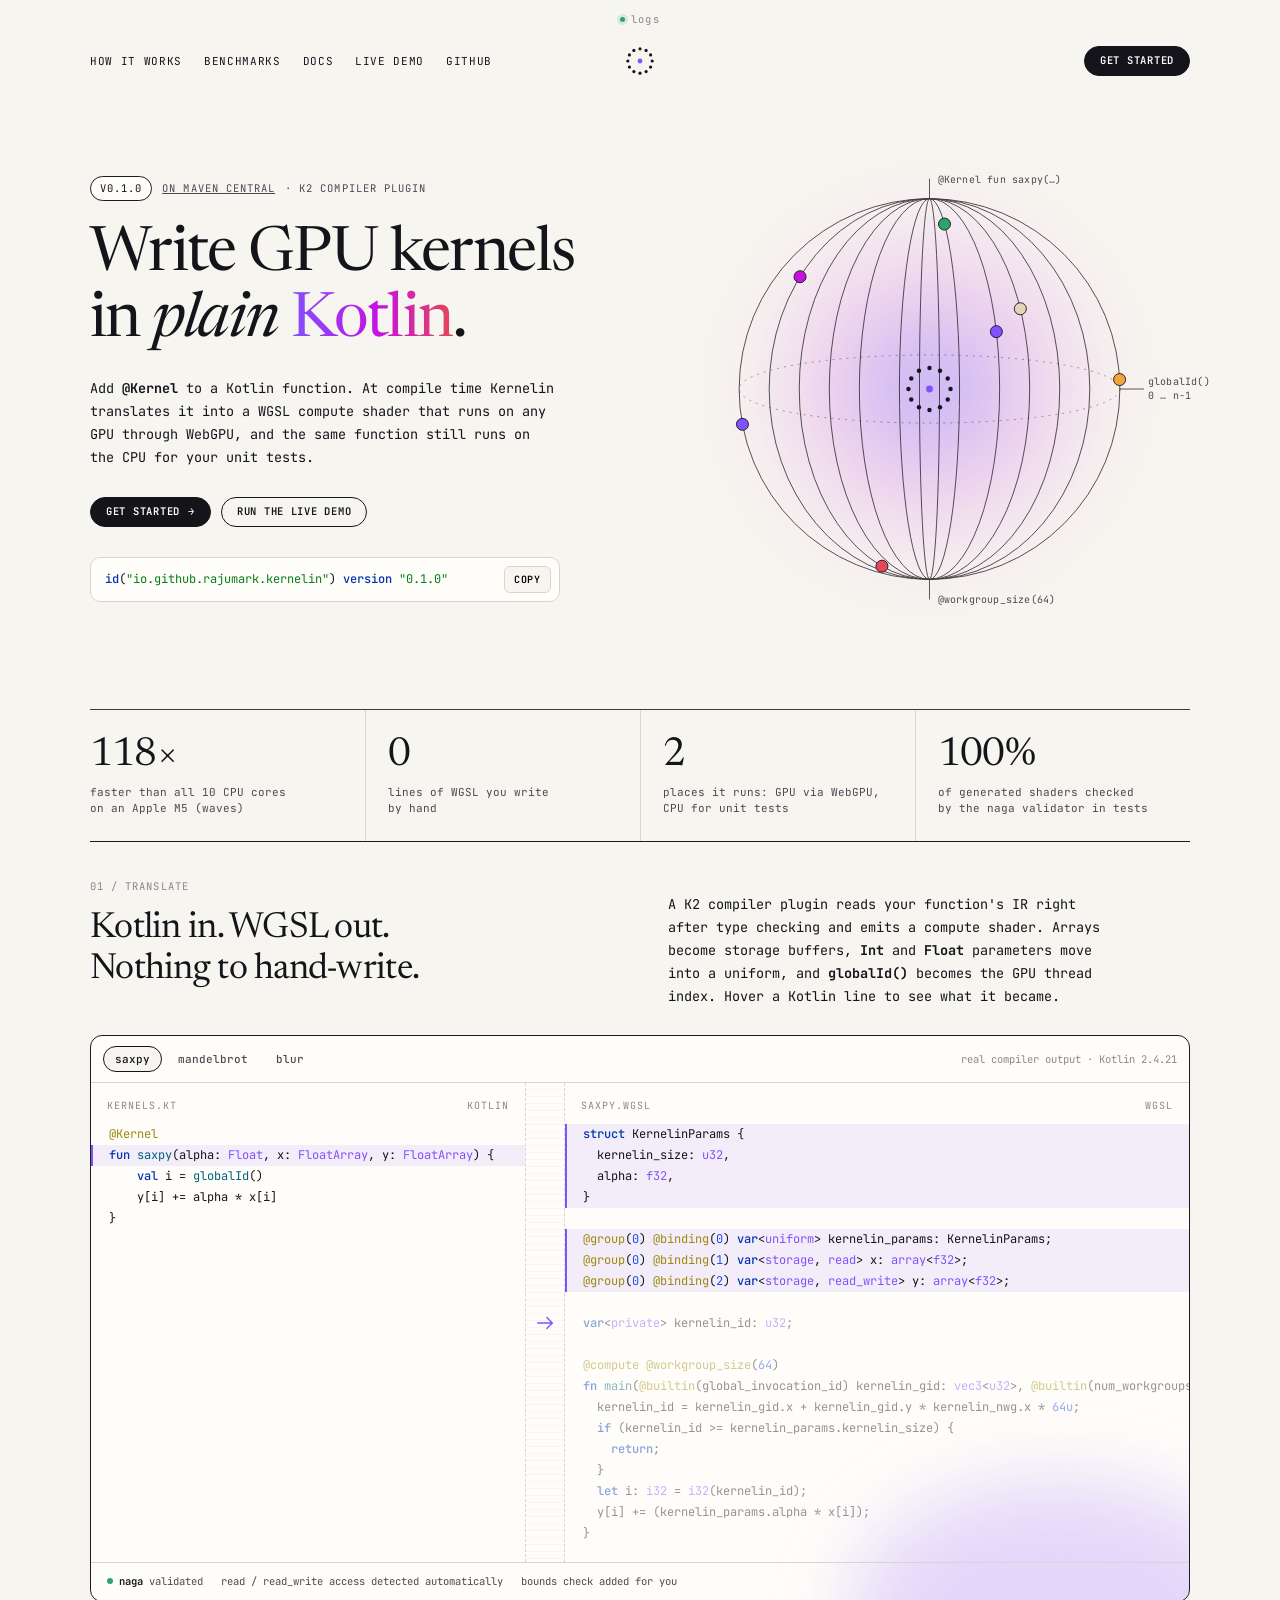
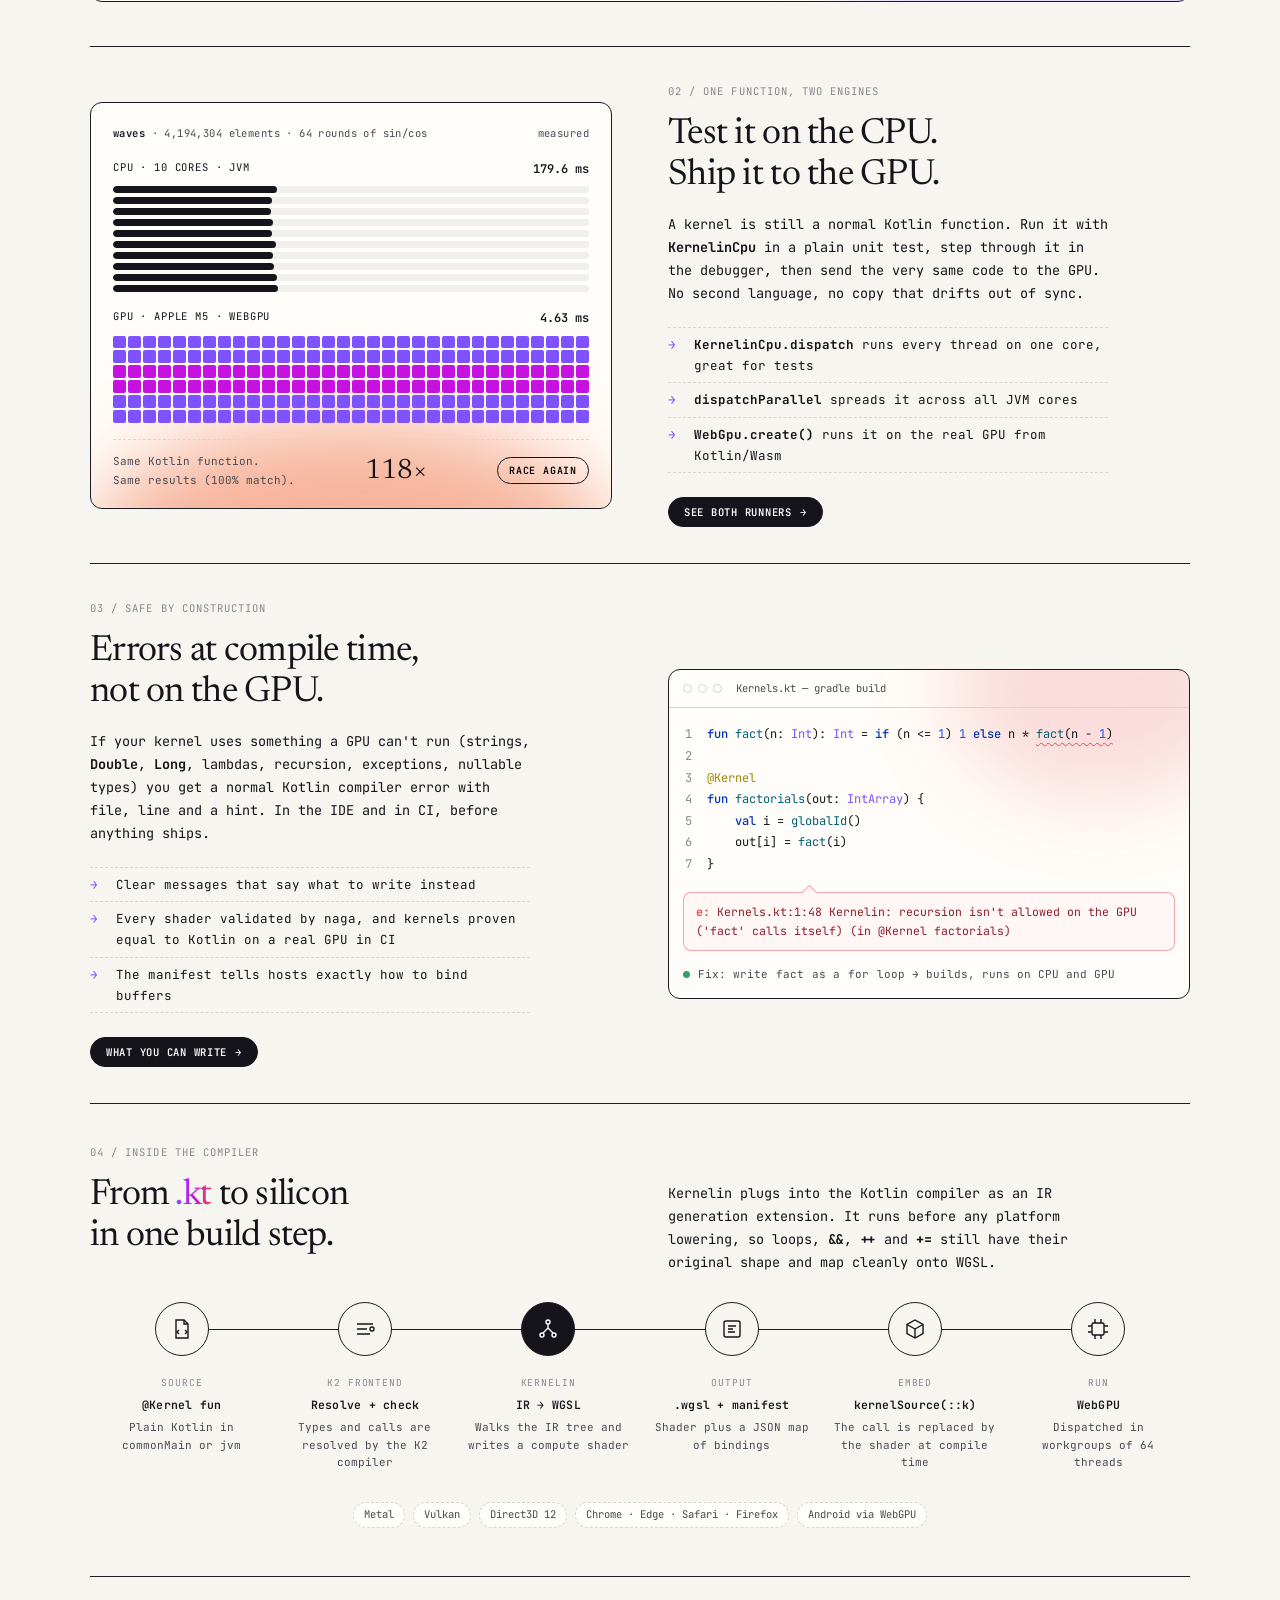
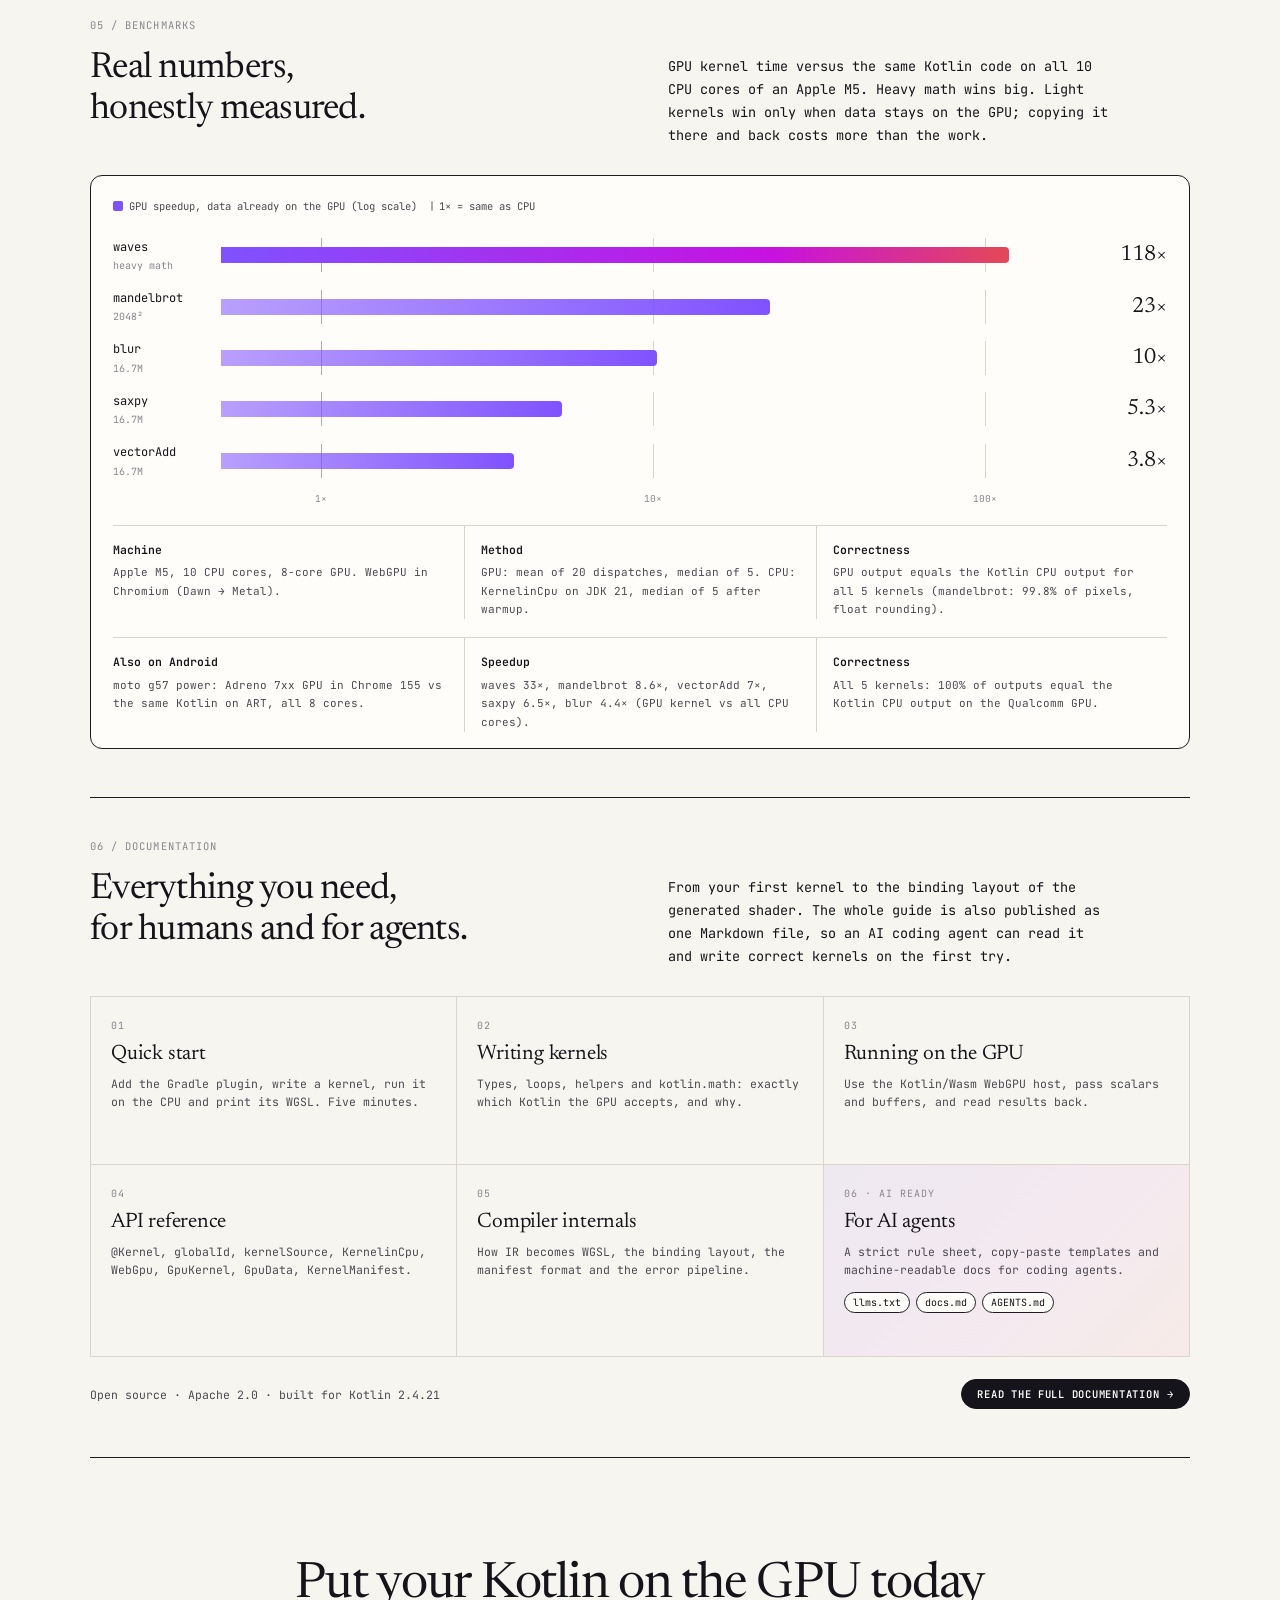
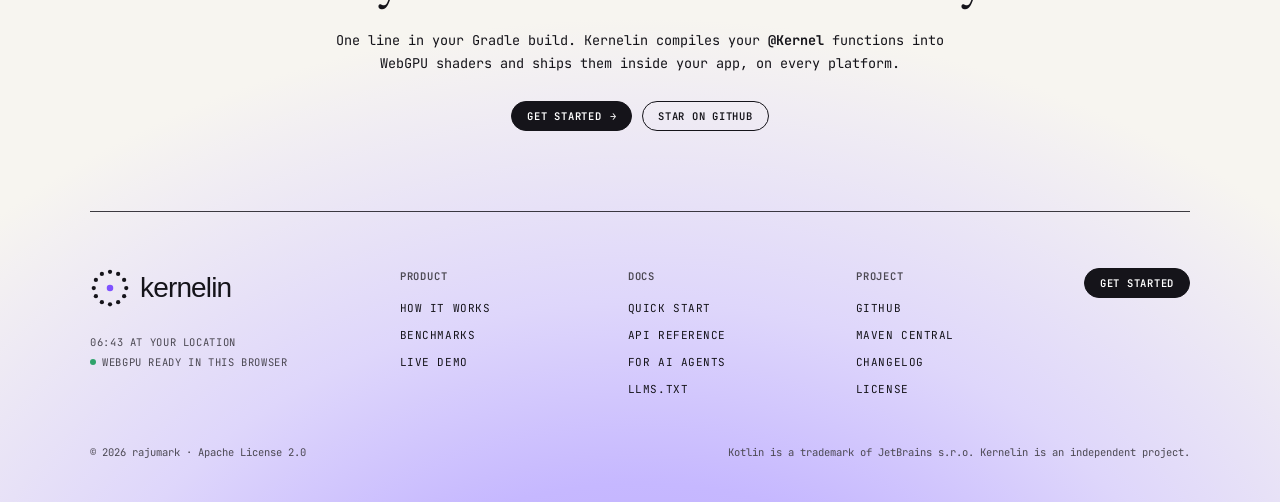
==== commit 4fb26cbd: "Benchmark on an Android phone: GPU in Chrome and Kotlin CPU on ART" ====
--- a/docs/index.html
+++ b/docs/index.html
@@ -512,6 +512,11 @@
           <div><b>Method</b>GPU: mean of 20 dispatches, median of 5. CPU: KernelinCpu on JDK 21, median of 5 after warmup.</div>
           <div><b>Correctness</b>GPU output equals the Kotlin CPU output for all 5 kernels (mandelbrot: 99.8% of pixels, float rounding).</div>
         </div>
+        <div class="bench-notes">
+          <div><b>Also on Android</b>moto g57 power: Adreno 7xx GPU in Chrome 155 vs the same Kotlin on ART, all 8 cores.</div>
+          <div><b>Speedup</b>waves 33×, mandelbrot 8.6×, vectorAdd 7×, saxpy 6.5×, blur 4.4× (GPU kernel vs all CPU cores).</div>
+          <div><b>Correctness</b>All 5 kernels: 100% of outputs equal the Kotlin CPU output on the Qualcomm GPU.</div>
+        </div>
       </div>
     </section>
   </div>
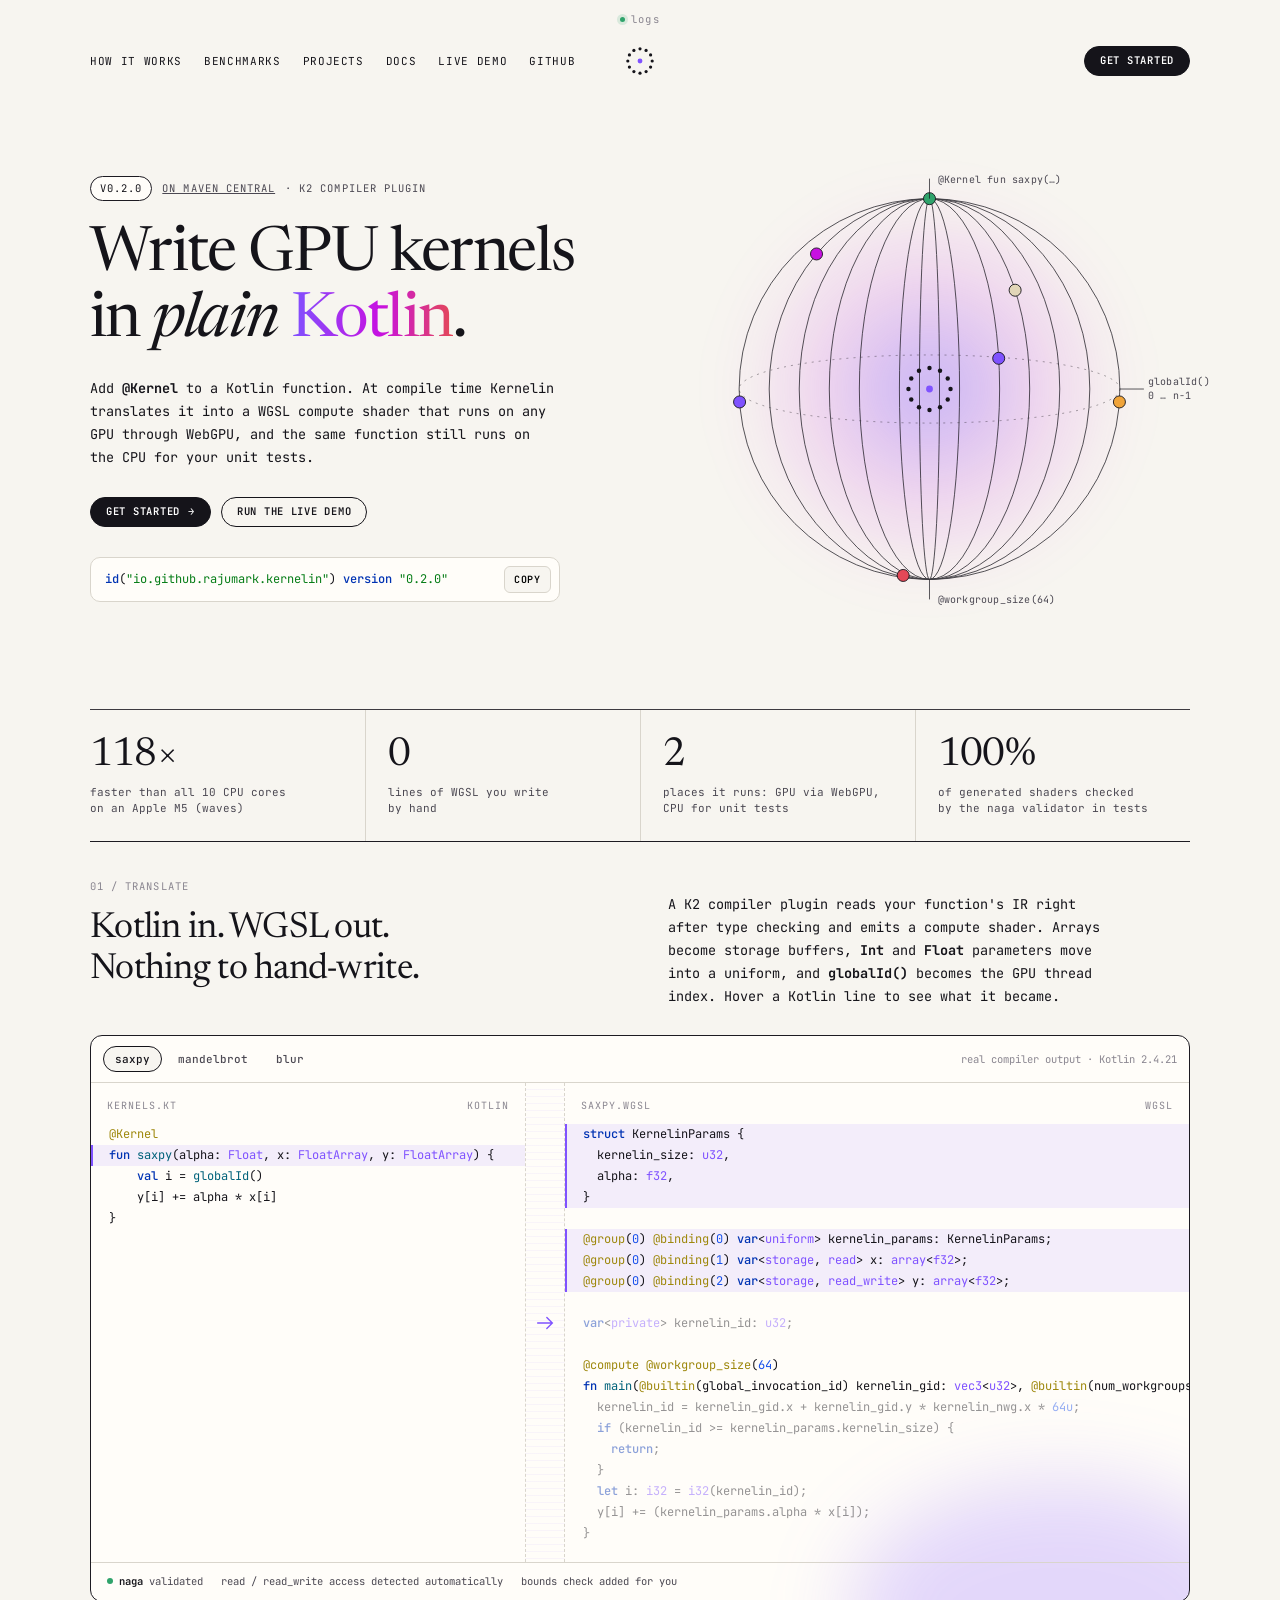
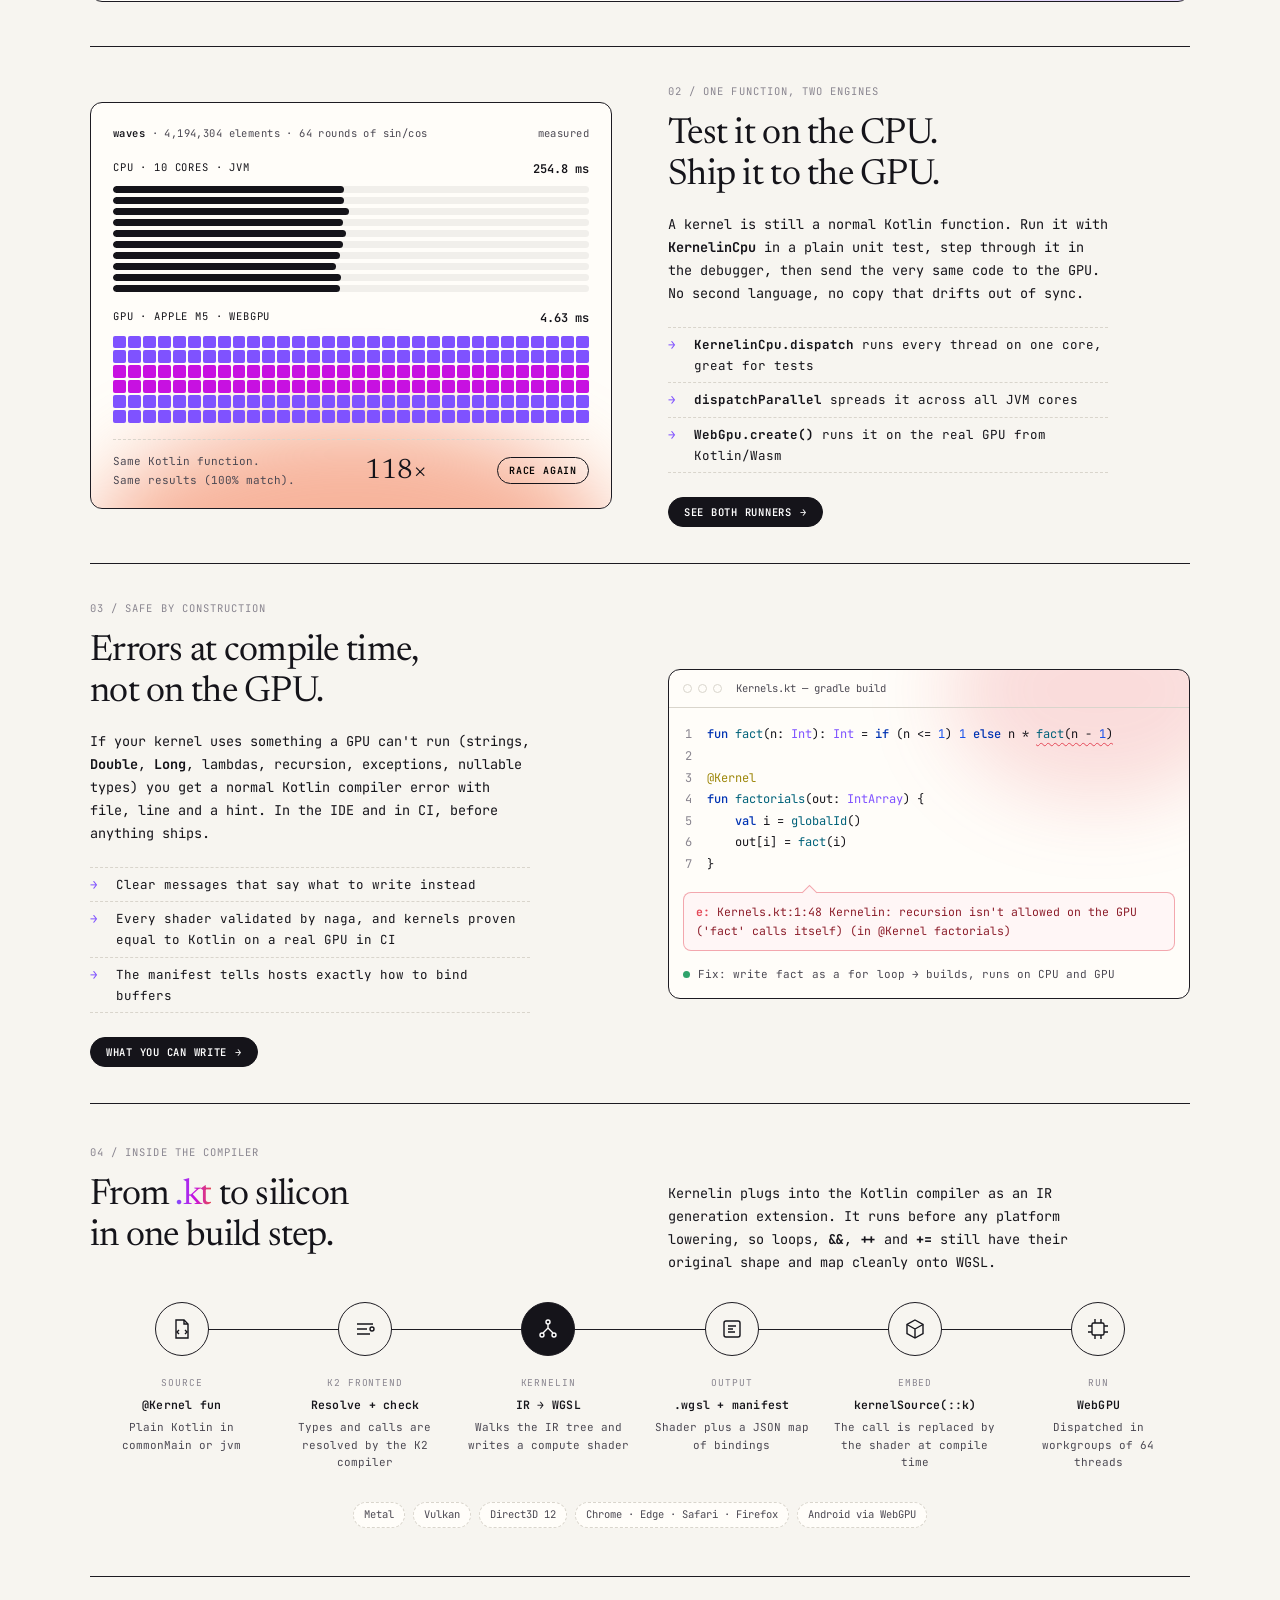
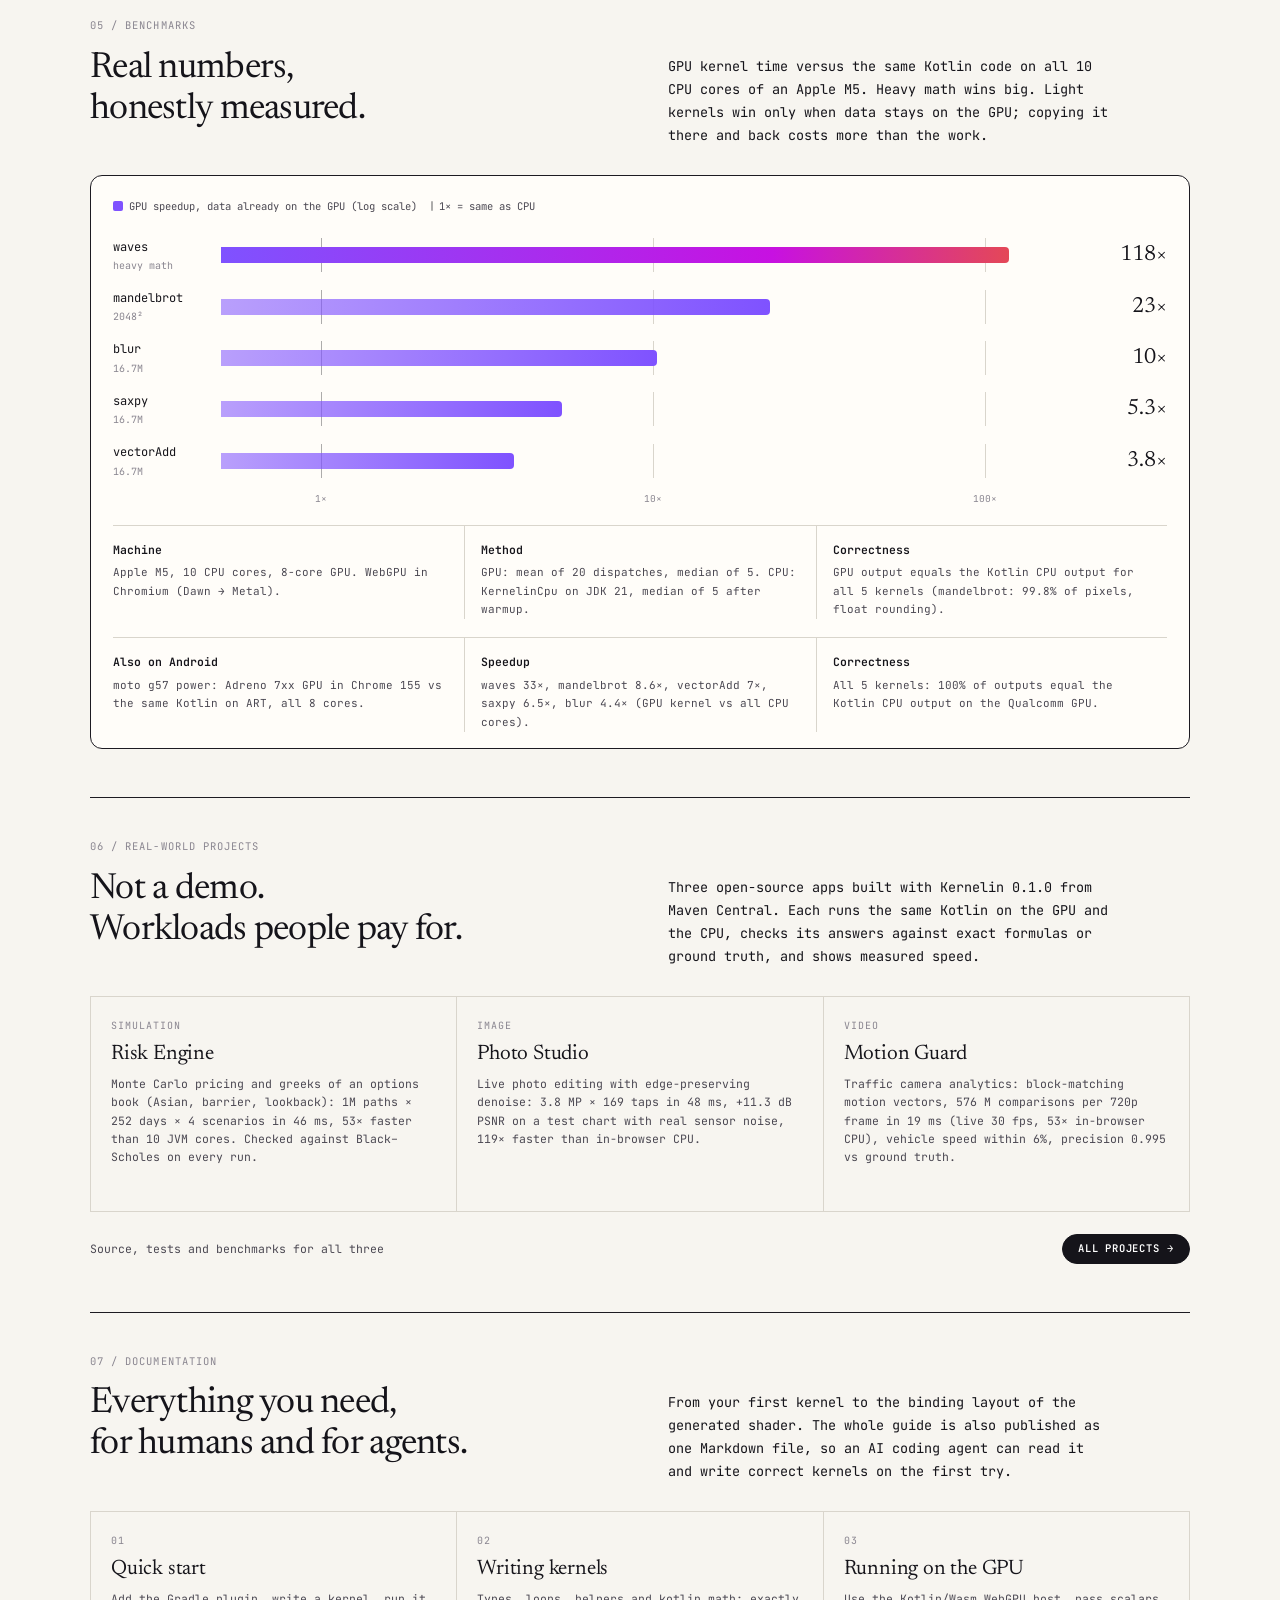
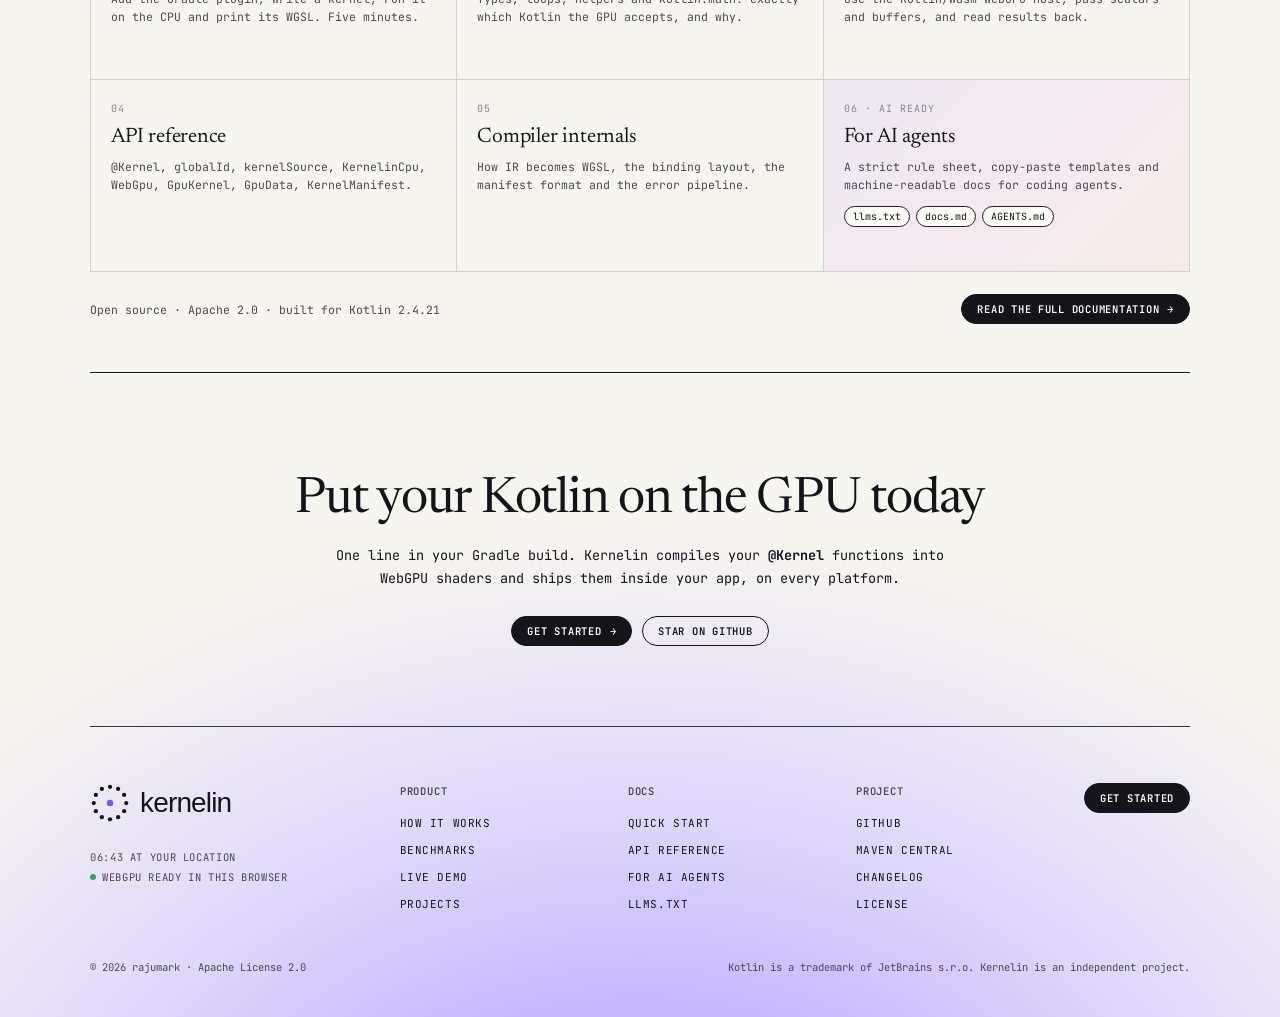
==== commit 5108a8f3: "Release 0.2.0: IDE errors, more Kotlin in kernels, Android benchmarks" ====
--- a/docs/index.html
+++ b/docs/index.html
@@ -256,6 +256,7 @@
     <ul>
       <li><a href="#how">How it works</a></li>
       <li><a href="#benchmarks">Benchmarks</a></li>
+      <li><a href="#projects">Projects</a></li>
       <li><a href="#docs">Docs</a></li>
       <li><a href="demo/">Live demo</a></li>
       <li><a href="https://github.com/rajumark/kernelin">GitHub</a></li>
@@ -275,7 +276,7 @@
   <div class="wrap">
     <section class="hero">
       <div>
-        <div class="eyebrow"><span class="pill">v0.1.0</span> <a href="https://central.sonatype.com/artifact/io.github.rajumark/kernelin-runtime">on Maven Central</a> · K2 compiler plugin</div>
+        <div class="eyebrow"><span class="pill">v0.2.0</span> <a href="https://central.sonatype.com/artifact/io.github.rajumark/kernelin-runtime">on Maven Central</a> · K2 compiler plugin</div>
         <h1>Write GPU kernels<br>in <em>plain</em> <span class="kotlin-text">Kotlin</span>.</h1>
         <p class="lede">Add <b>@Kernel</b> to a Kotlin function. At compile time Kernelin translates it into a WGSL compute shader that runs on any GPU through WebGPU, and the same function still runs on the CPU for your unit tests.</p>
         <div class="actions">
@@ -283,7 +284,7 @@
           <a class="btn ghost" href="demo/">Run the live demo</a>
         </div>
         <div class="install" aria-label="Gradle plugin">
-          <code id="install-line" data-lang="kotlin">id("io.github.rajumark.kernelin") version "0.1.0"</code>
+          <code id="install-line" data-lang="kotlin">id("io.github.rajumark.kernelin") version "0.2.0"</code>
           <button type="button" data-copy="install-line">Copy</button>
         </div>
       </div>
@@ -521,12 +522,34 @@
     </section>
   </div>
 
-  <!-- ======== 06 DOCS ======== -->
+  <!-- ======== 06 PROJECTS ======== -->
+  <div class="wrap">
+    <section class="docs" id="projects">
+      <div class="sec-head reveal">
+        <div>
+          <span class="num">06 / REAL-WORLD PROJECTS</span>
+          <h2>Not a demo.<br>Workloads people pay for.</h2>
+        </div>
+        <p>Three open-source apps built with Kernelin 0.1.0 from Maven Central. Each runs the same Kotlin on the GPU and the CPU, checks its answers against exact formulas or ground truth, and shows measured speed.</p>
+      </div>
+      <div class="doc-grid reveal">
+        <a class="doc-card" href="https://rajumark.github.io/kernelin-projects/risk-engine/"><span class="n">SIMULATION</span><h3>Risk Engine</h3><p>Monte Carlo pricing and greeks of an options book (Asian, barrier, lookback): 1M paths × 252 days × 4 scenarios in 46 ms, 53× faster than 10 JVM cores. Checked against Black–Scholes on every run.</p><span class="go">Open app →</span></a>
+        <a class="doc-card" href="https://rajumark.github.io/kernelin-projects/photo-studio/"><span class="n">IMAGE</span><h3>Photo Studio</h3><p>Live photo editing with edge-preserving denoise: 3.8 MP × 169 taps in 48 ms, +11.3 dB PSNR on a test chart with real sensor noise, 119× faster than in-browser CPU.</p><span class="go">Open app →</span></a>
+        <a class="doc-card" href="https://rajumark.github.io/kernelin-projects/motion-guard/"><span class="n">VIDEO</span><h3>Motion Guard</h3><p>Traffic camera analytics: block-matching motion vectors, 576 M comparisons per 720p frame in 19 ms (live 30 fps, 53× in-browser CPU), vehicle speed within 6%, precision 0.995 vs ground truth.</p><span class="go">Open app →</span></a>
+      </div>
+      <div class="docs-cta reveal">
+        <span>Source, tests and benchmarks for all three</span>
+        <a class="btn dark" href="https://rajumark.github.io/kernelin-projects/">All projects <span class="arr">→</span></a>
+      </div>
+    </section>
+  </div>
+
+  <!-- ======== 07 DOCS ======== -->
   <div class="wrap">
     <section class="docs" id="docs">
       <div class="sec-head reveal">
         <div>
-          <span class="num">06 / DOCUMENTATION</span>
+          <span class="num">07 / DOCUMENTATION</span>
           <h2>Everything you need,<br>for humans and for agents.</h2>
         </div>
         <p>From your first kernel to the binding layout of the generated shader. The whole guide is also published as one Markdown file, so an AI coding agent can read it and write correct kernels on the first try.</p>
@@ -567,7 +590,7 @@
               <div><span class="dot" id="gpu-dot"></span><span id="gpu-state">Checking WebGPU…</span></div>
             </div>
           </div>
-          <div><h4>Product</h4><ul><li><a href="#how">How it works</a></li><li><a href="#benchmarks">Benchmarks</a></li><li><a href="demo/">Live demo</a></li></ul></div>
+          <div><h4>Product</h4><ul><li><a href="#how">How it works</a></li><li><a href="#benchmarks">Benchmarks</a></li><li><a href="demo/">Live demo</a></li><li><a href="https://rajumark.github.io/kernelin-projects/">Projects</a></li></ul></div>
           <div><h4>Docs</h4><ul><li><a href="docs.html#quick-start">Quick start</a></li><li><a href="docs.html#api-reference">API reference</a></li><li><a href="docs.html#for-ai-agents">For AI agents</a></li><li><a href="llms.txt">llms.txt</a></li></ul></div>
           <div><h4>Project</h4><ul><li><a href="https://github.com/rajumark/kernelin">GitHub</a></li><li><a href="https://central.sonatype.com/artifact/io.github.rajumark/kernelin-runtime">Maven Central</a></li><li><a href="https://github.com/rajumark/kernelin/blob/main/CHANGELOG.md">Changelog</a></li><li><a href="https://github.com/rajumark/kernelin/blob/main/LICENSE">License</a></li></ul></div>
           <div class="cta"><a class="btn dark" href="docs.html#quick-start">Get started</a></div>
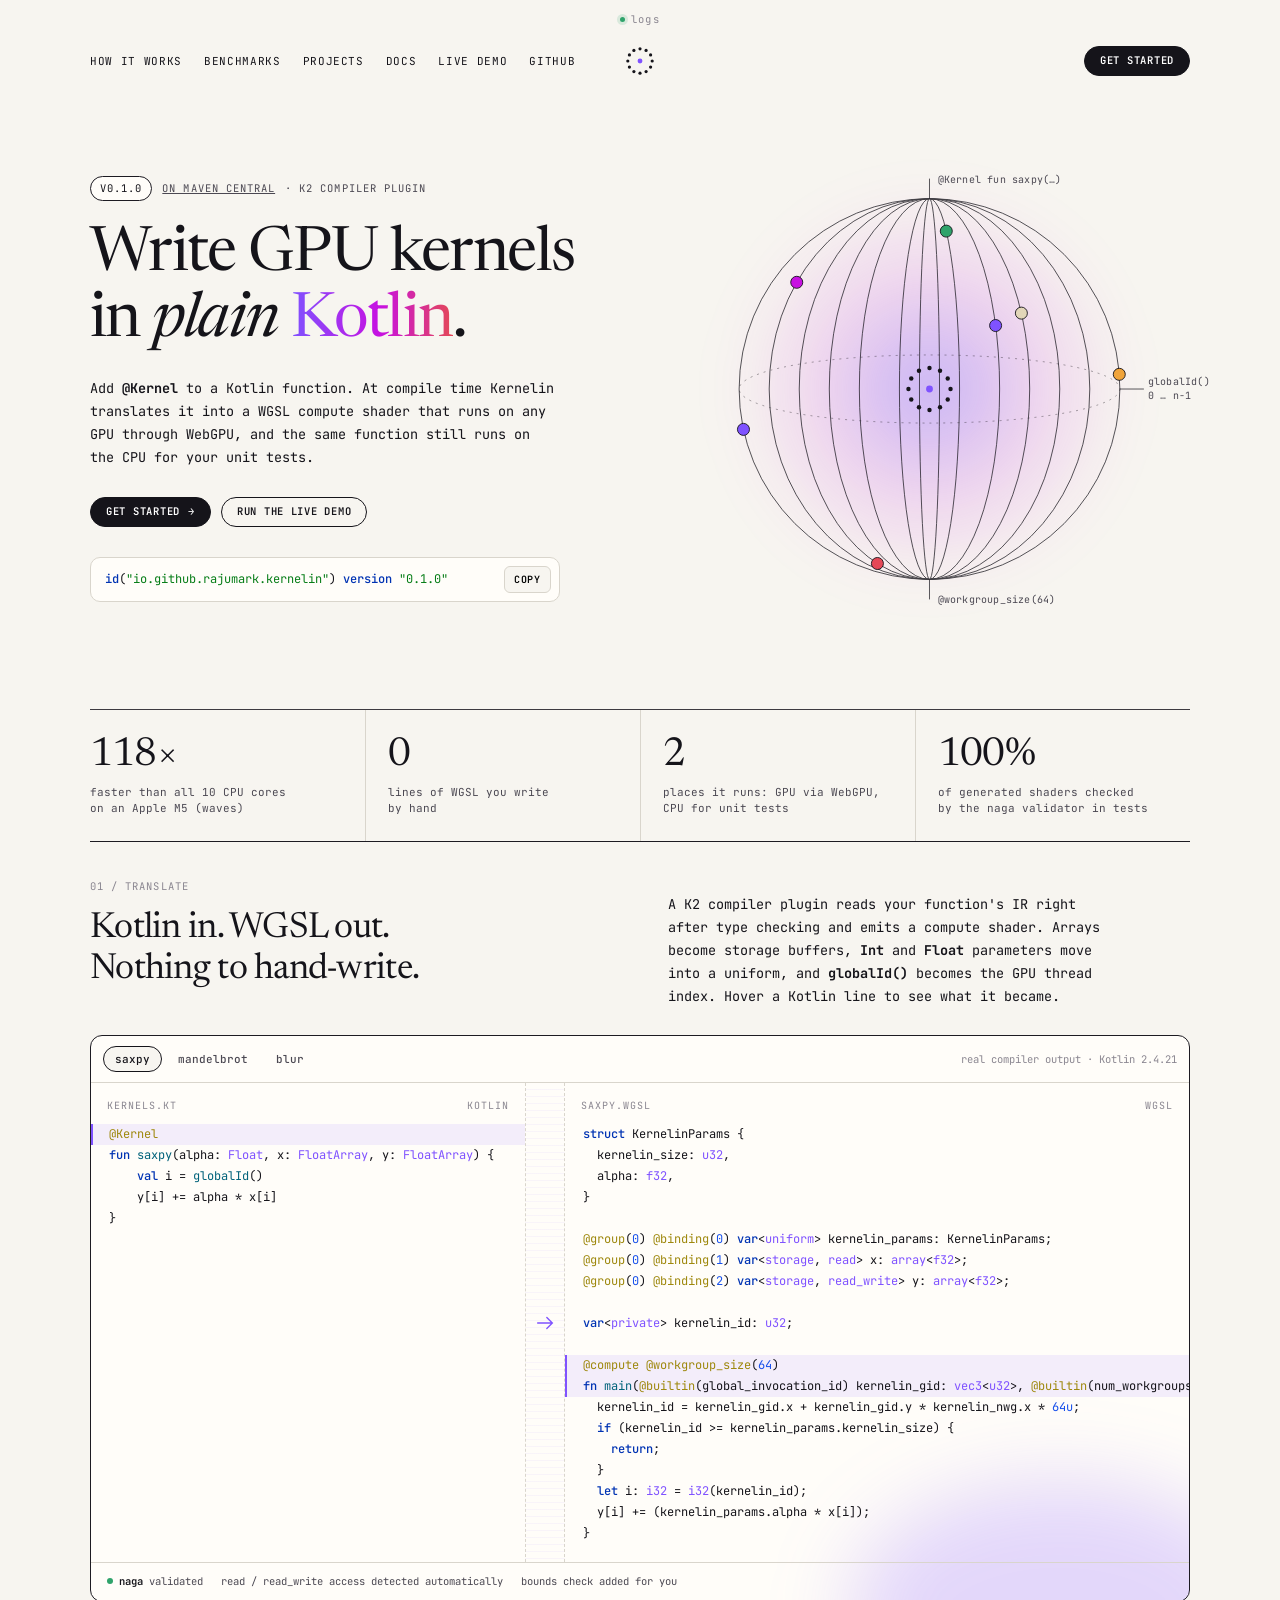
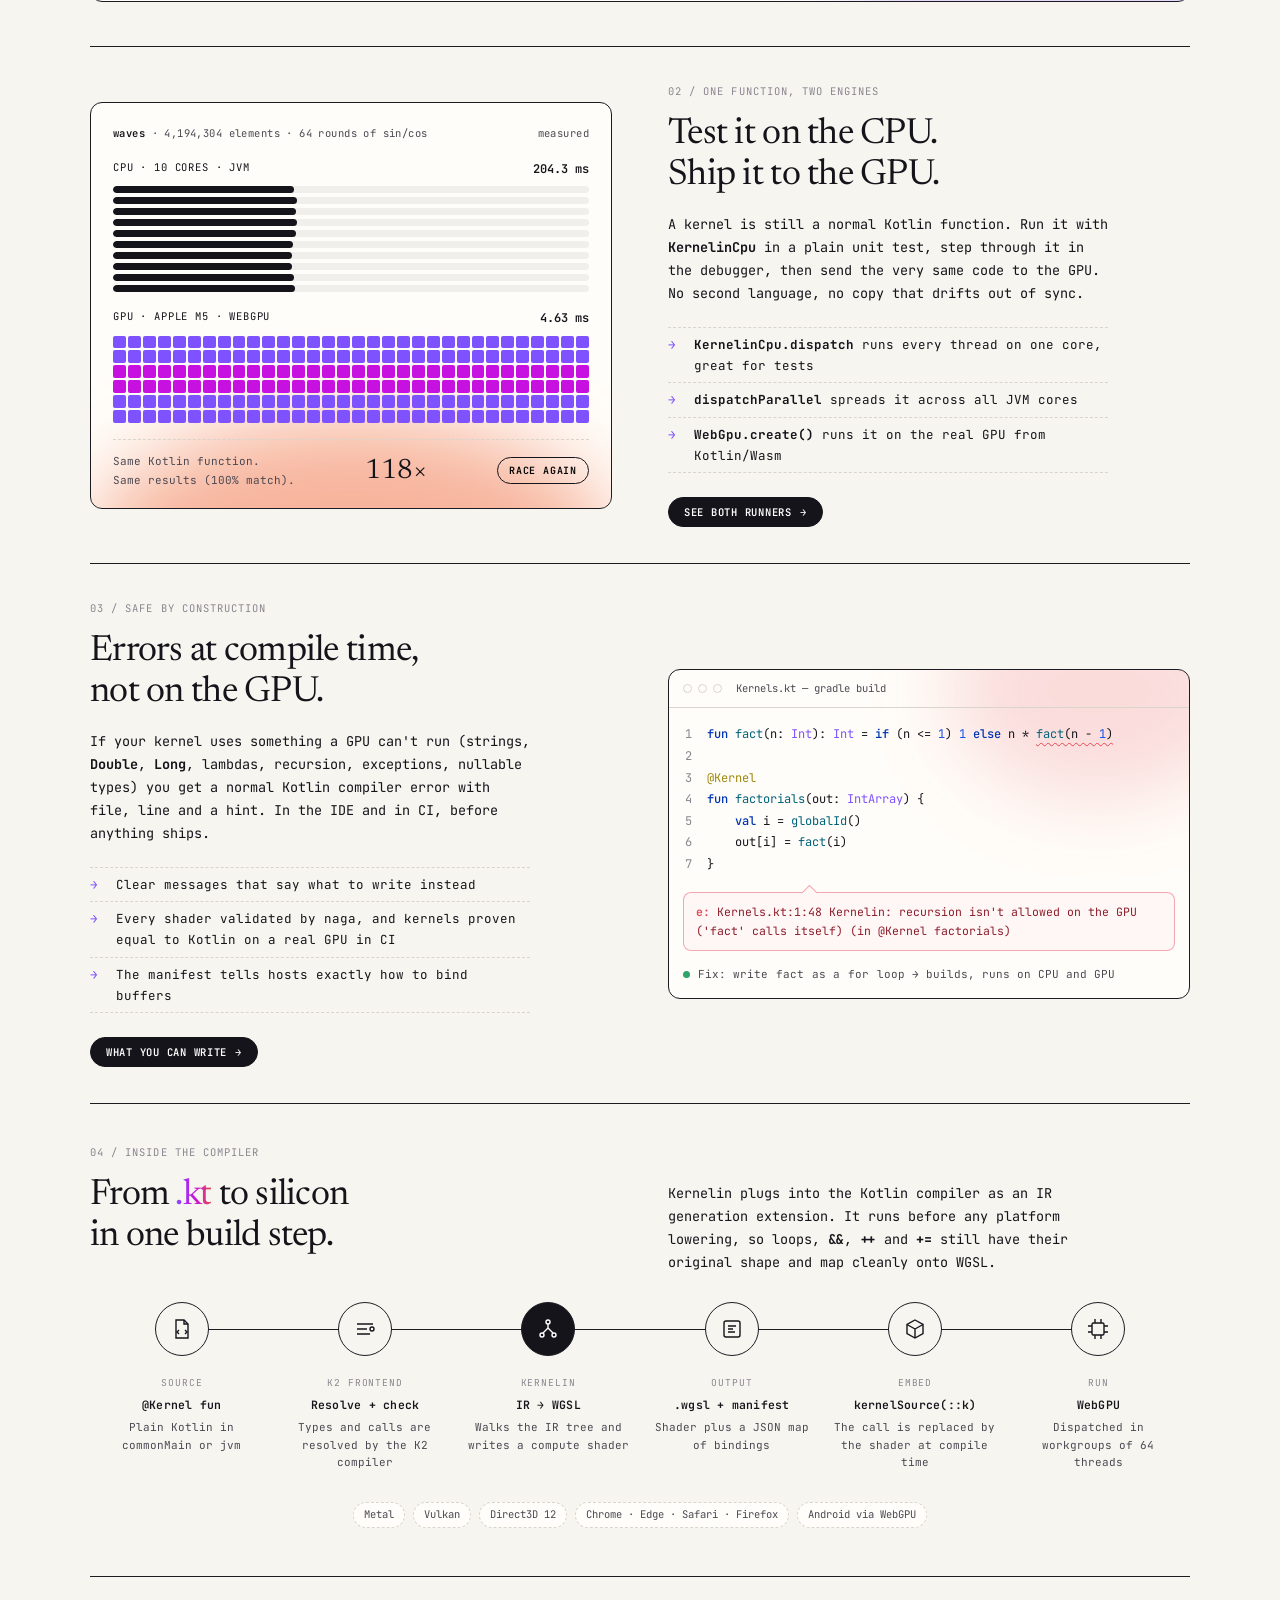
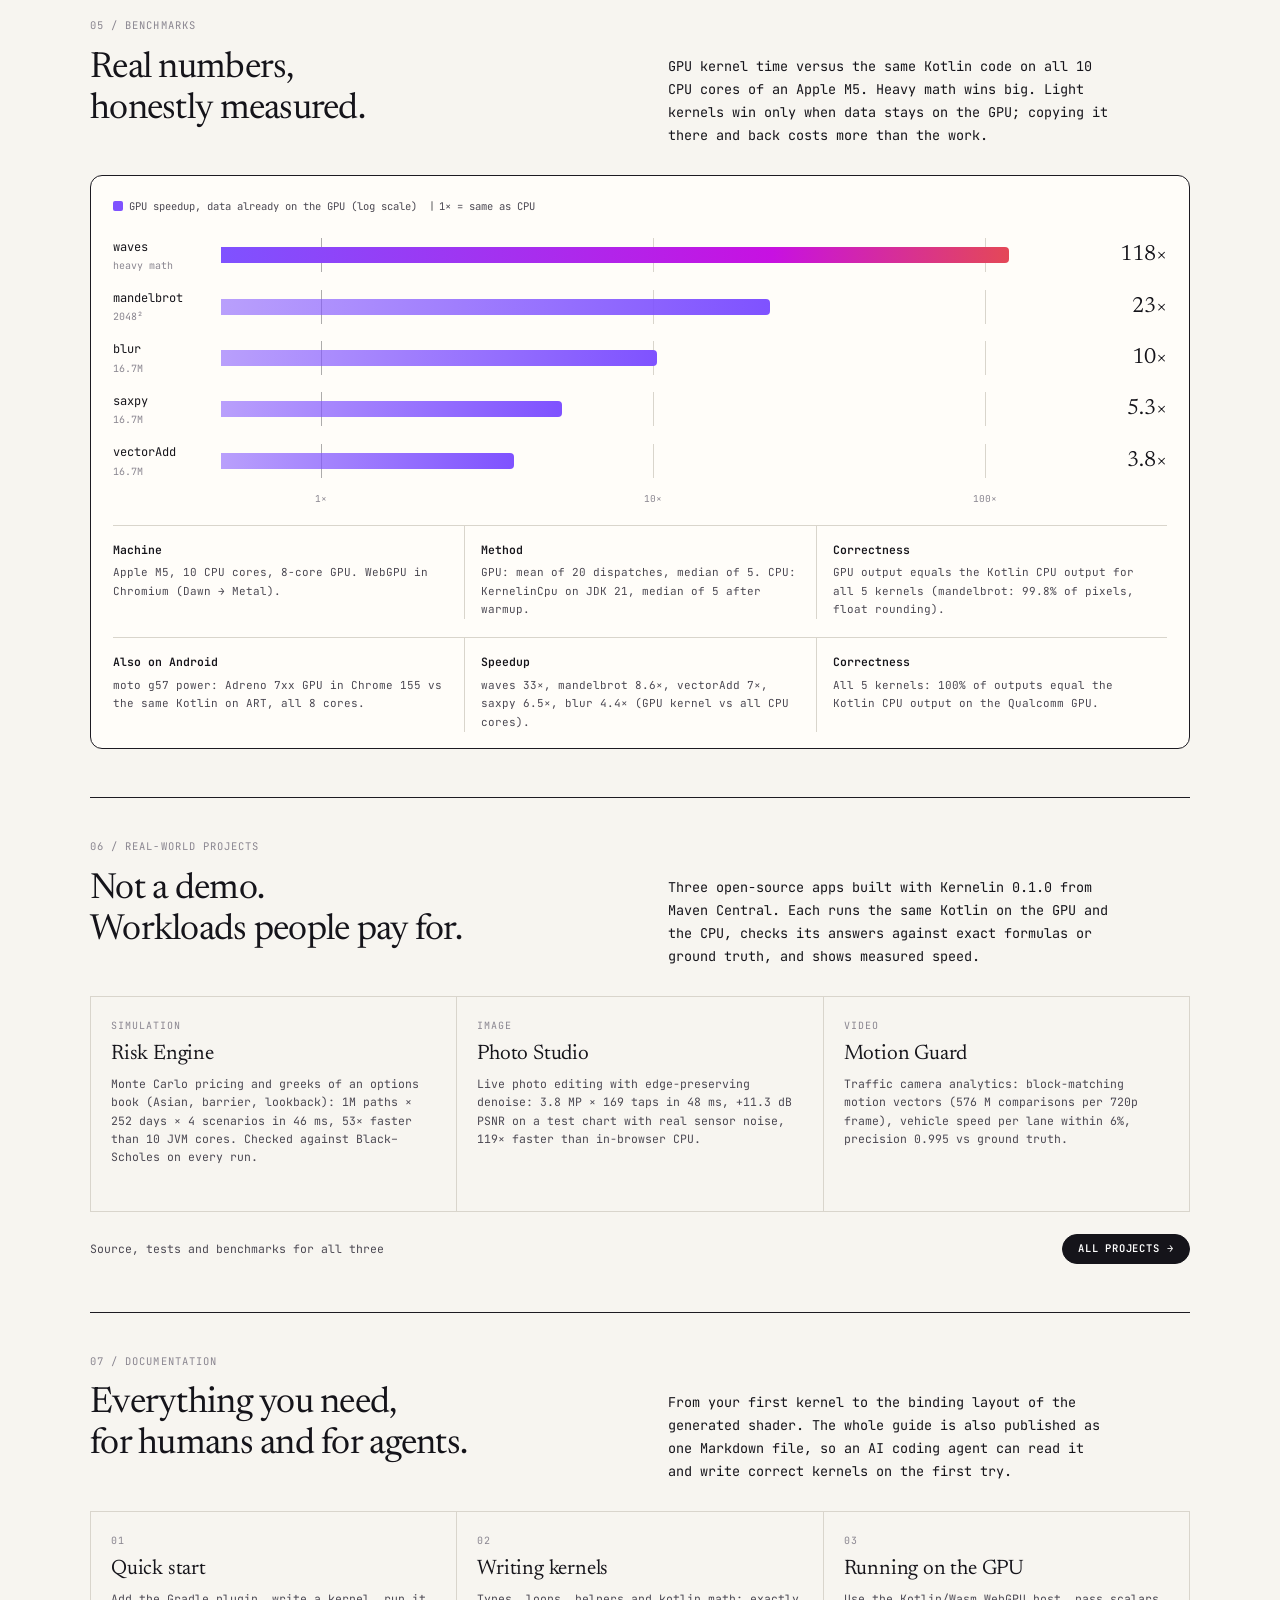
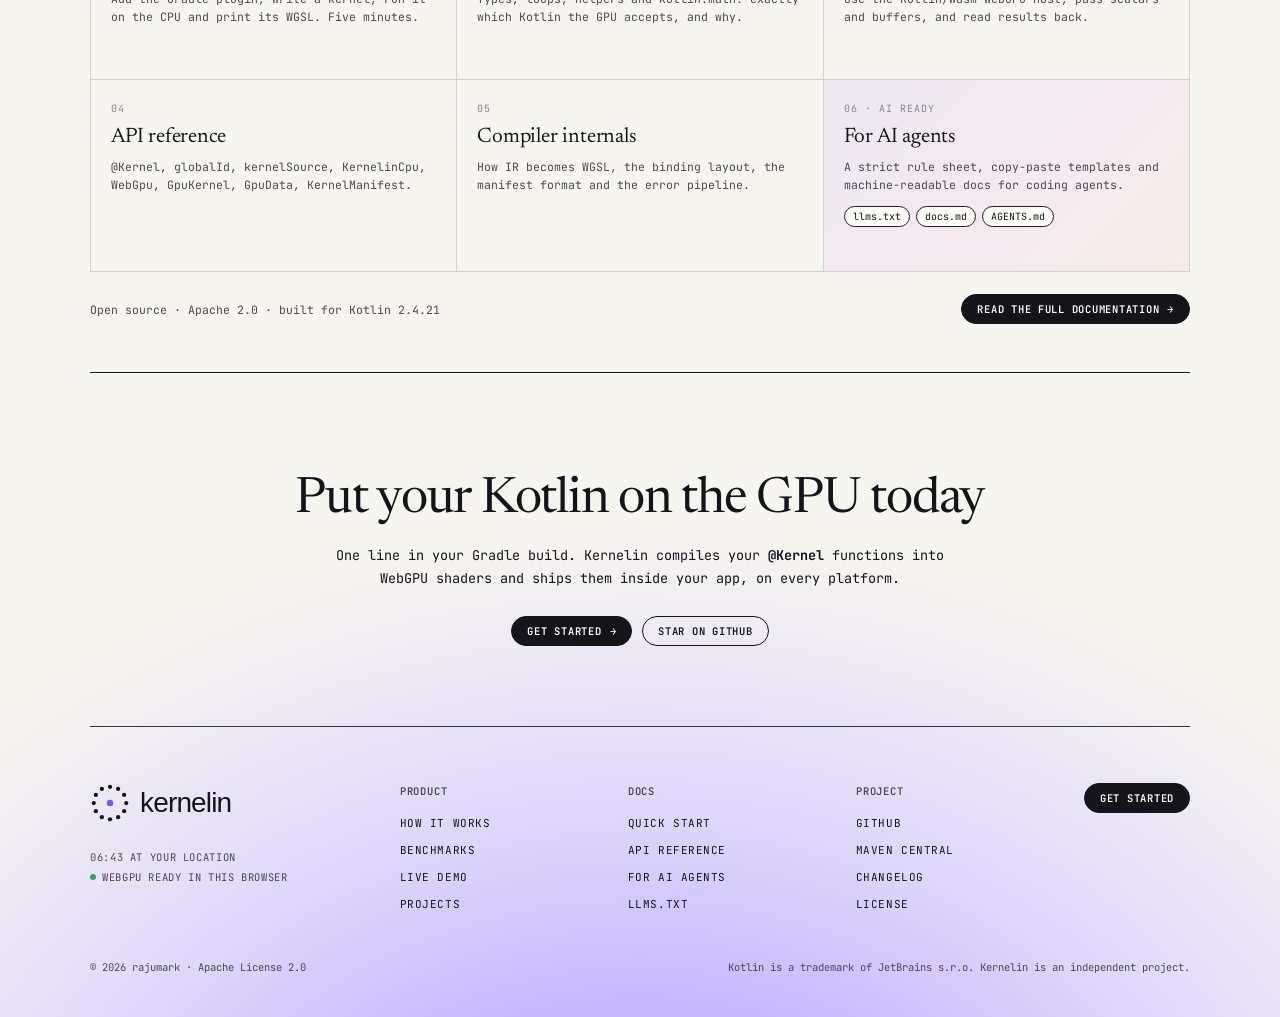
==== commit 4cf109ab: "Landing page: real-world projects built with Kernelin" ====
--- a/docs/index.html
+++ b/docs/index.html
@@ -276,7 +276,7 @@
   <div class="wrap">
     <section class="hero">
       <div>
-        <div class="eyebrow"><span class="pill">v0.2.0</span> <a href="https://central.sonatype.com/artifact/io.github.rajumark/kernelin-runtime">on Maven Central</a> · K2 compiler plugin</div>
+        <div class="eyebrow"><span class="pill">v0.1.0</span> <a href="https://central.sonatype.com/artifact/io.github.rajumark/kernelin-runtime">on Maven Central</a> · K2 compiler plugin</div>
         <h1>Write GPU kernels<br>in <em>plain</em> <span class="kotlin-text">Kotlin</span>.</h1>
         <p class="lede">Add <b>@Kernel</b> to a Kotlin function. At compile time Kernelin translates it into a WGSL compute shader that runs on any GPU through WebGPU, and the same function still runs on the CPU for your unit tests.</p>
         <div class="actions">
@@ -284,7 +284,7 @@
           <a class="btn ghost" href="demo/">Run the live demo</a>
         </div>
         <div class="install" aria-label="Gradle plugin">
-          <code id="install-line" data-lang="kotlin">id("io.github.rajumark.kernelin") version "0.2.0"</code>
+          <code id="install-line" data-lang="kotlin">id("io.github.rajumark.kernelin") version "0.1.0"</code>
           <button type="button" data-copy="install-line">Copy</button>
         </div>
       </div>
@@ -535,7 +535,7 @@
       <div class="doc-grid reveal">
         <a class="doc-card" href="https://rajumark.github.io/kernelin-projects/risk-engine/"><span class="n">SIMULATION</span><h3>Risk Engine</h3><p>Monte Carlo pricing and greeks of an options book (Asian, barrier, lookback): 1M paths × 252 days × 4 scenarios in 46 ms, 53× faster than 10 JVM cores. Checked against Black–Scholes on every run.</p><span class="go">Open app →</span></a>
         <a class="doc-card" href="https://rajumark.github.io/kernelin-projects/photo-studio/"><span class="n">IMAGE</span><h3>Photo Studio</h3><p>Live photo editing with edge-preserving denoise: 3.8 MP × 169 taps in 48 ms, +11.3 dB PSNR on a test chart with real sensor noise, 119× faster than in-browser CPU.</p><span class="go">Open app →</span></a>
-        <a class="doc-card" href="https://rajumark.github.io/kernelin-projects/motion-guard/"><span class="n">VIDEO</span><h3>Motion Guard</h3><p>Traffic camera analytics: block-matching motion vectors, 576 M comparisons per 720p frame in 19 ms (live 30 fps, 53× in-browser CPU), vehicle speed within 6%, precision 0.995 vs ground truth.</p><span class="go">Open app →</span></a>
+        <a class="doc-card" href="https://github.com/rajumark/kernelin-projects/tree/main/motion-guard"><span class="n">VIDEO</span><h3>Motion Guard</h3><p>Traffic camera analytics: block-matching motion vectors (576 M comparisons per 720p frame), vehicle speed per lane within 6%, precision 0.995 vs ground truth.</p><span class="go">See the code →</span></a>
       </div>
       <div class="docs-cta reveal">
         <span>Source, tests and benchmarks for all three</span>
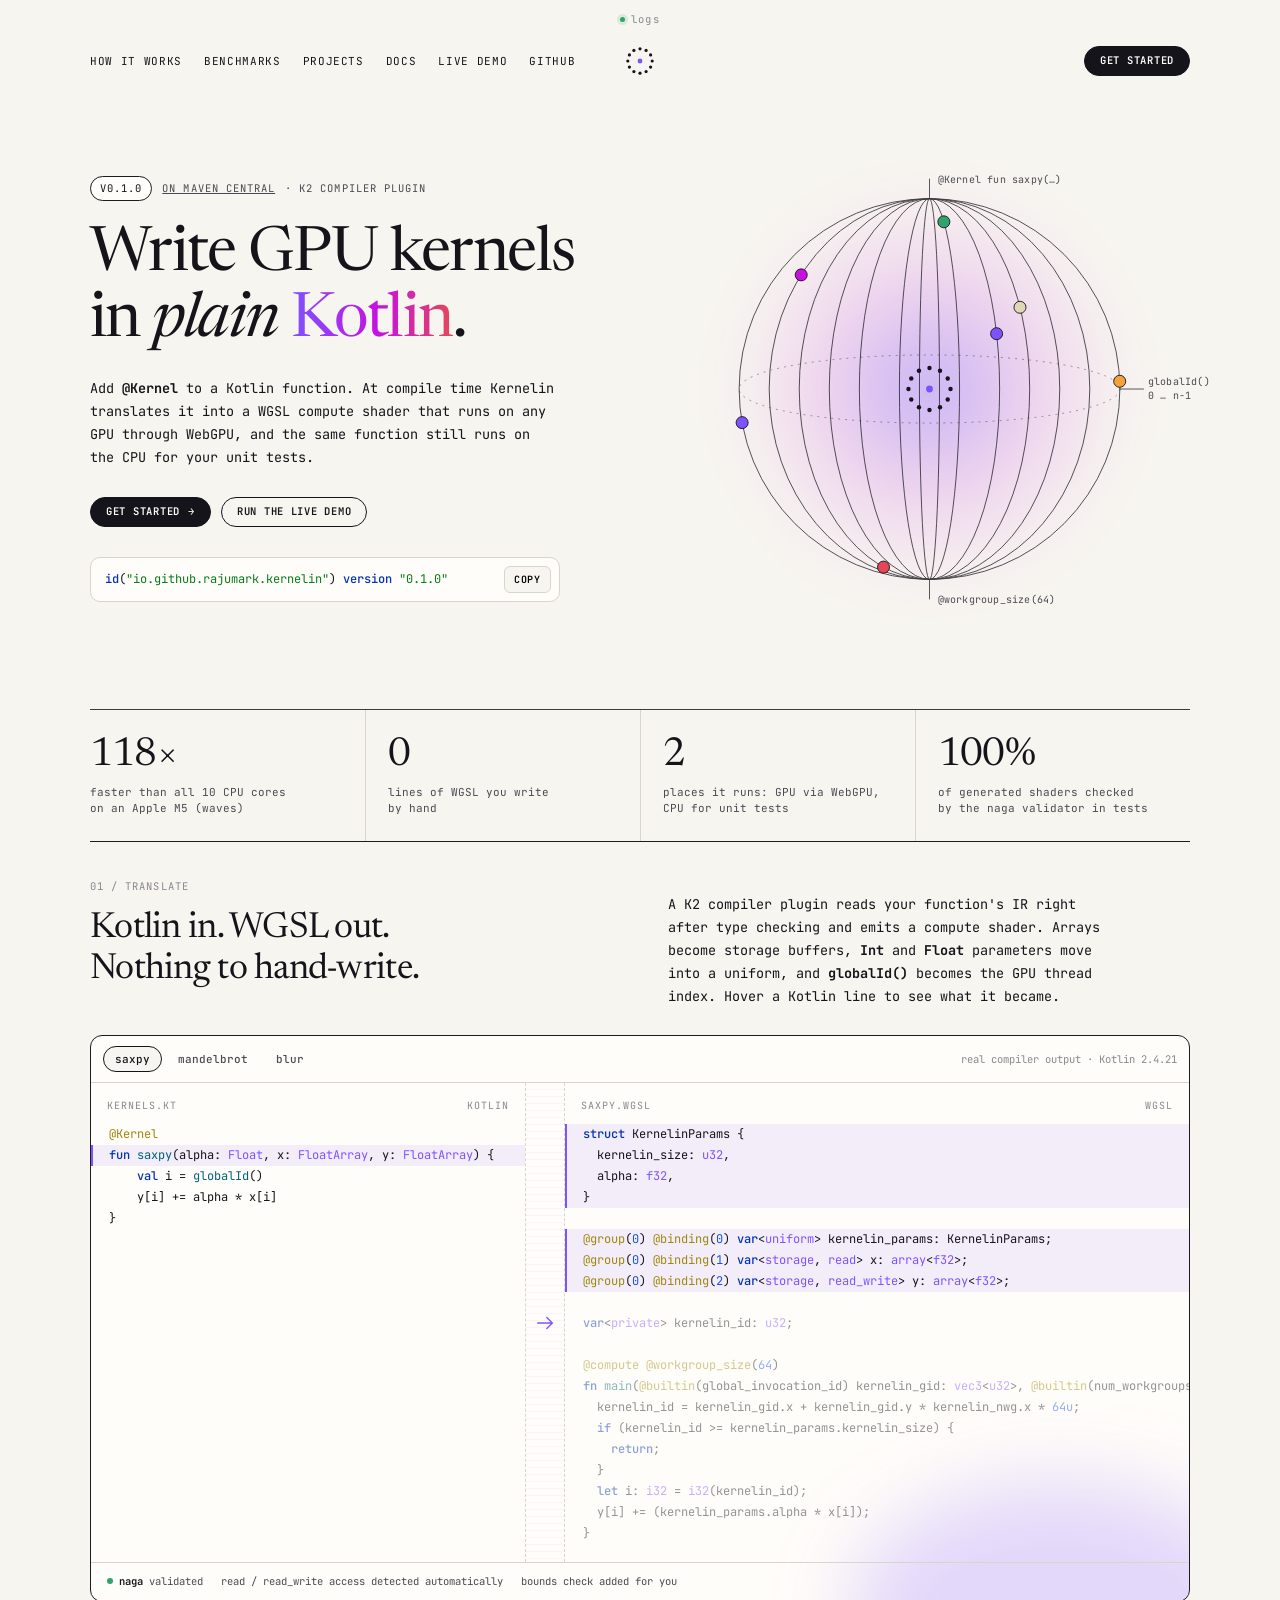
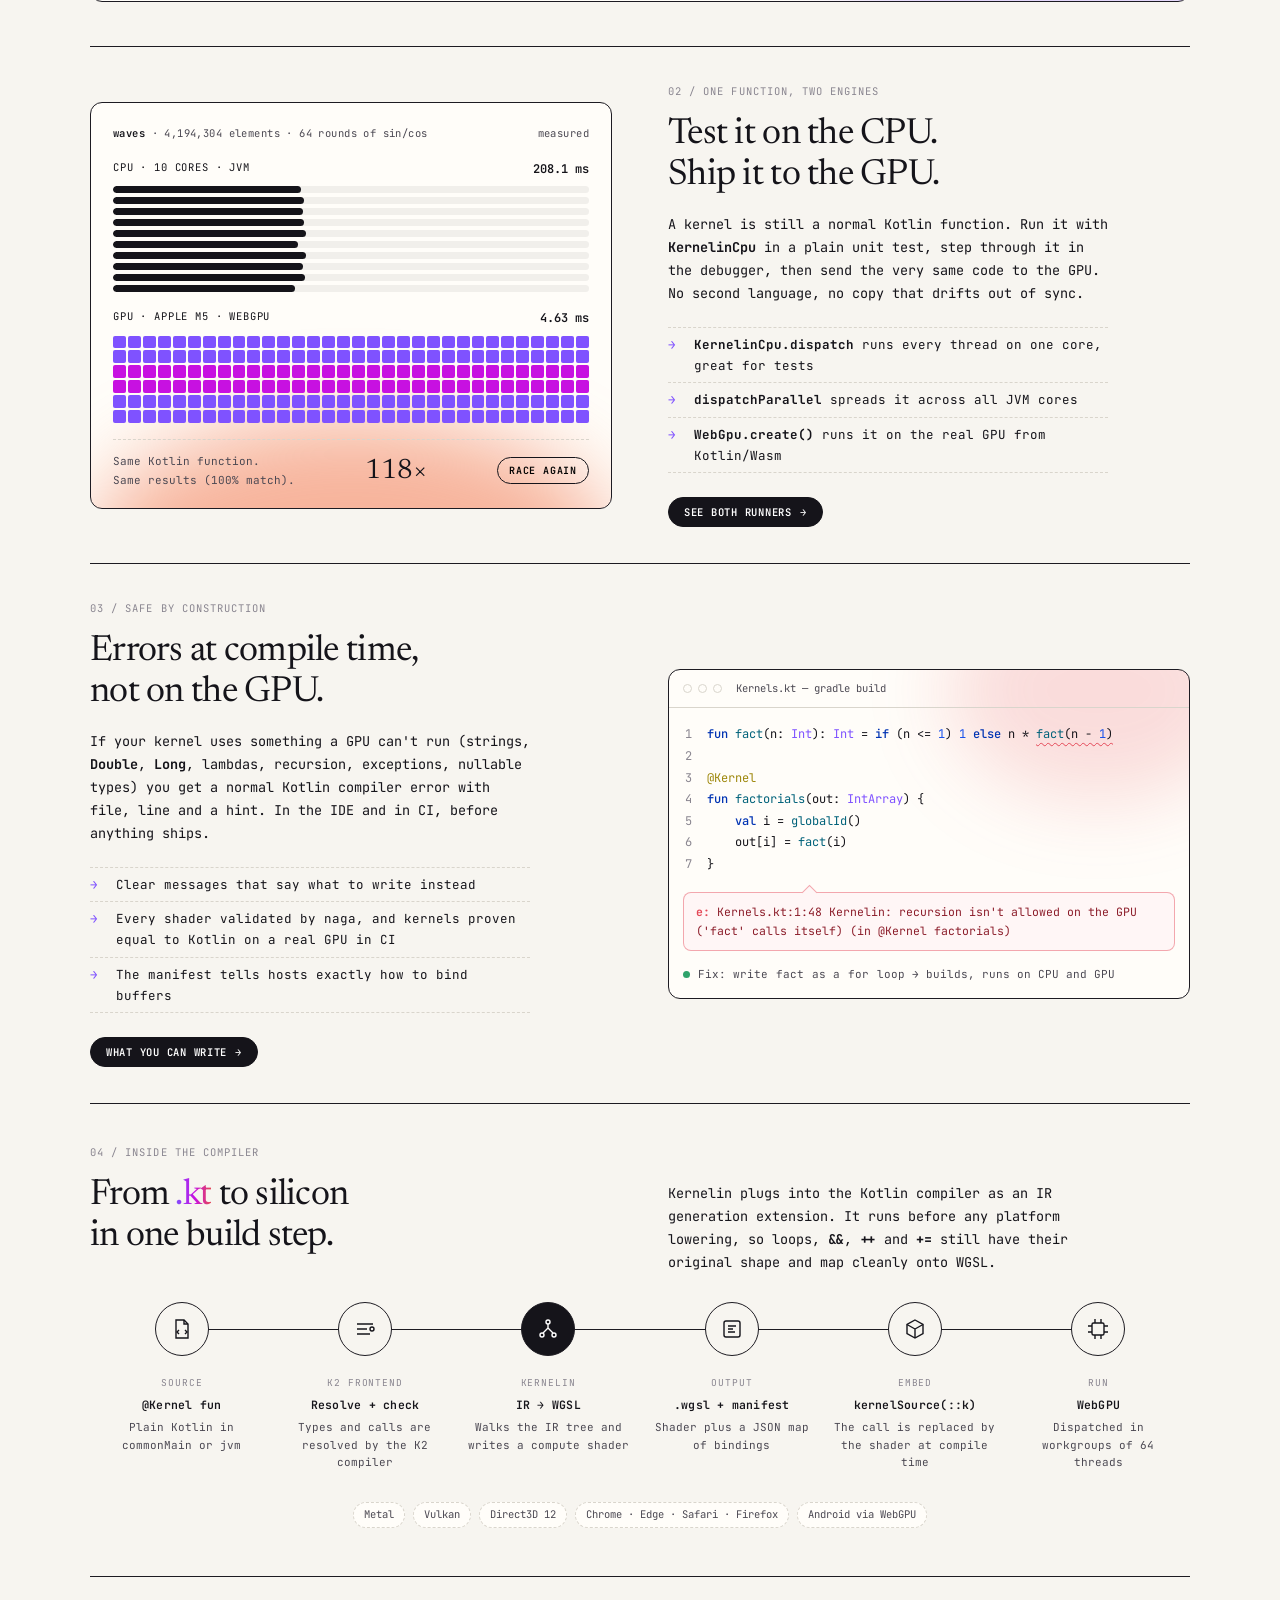
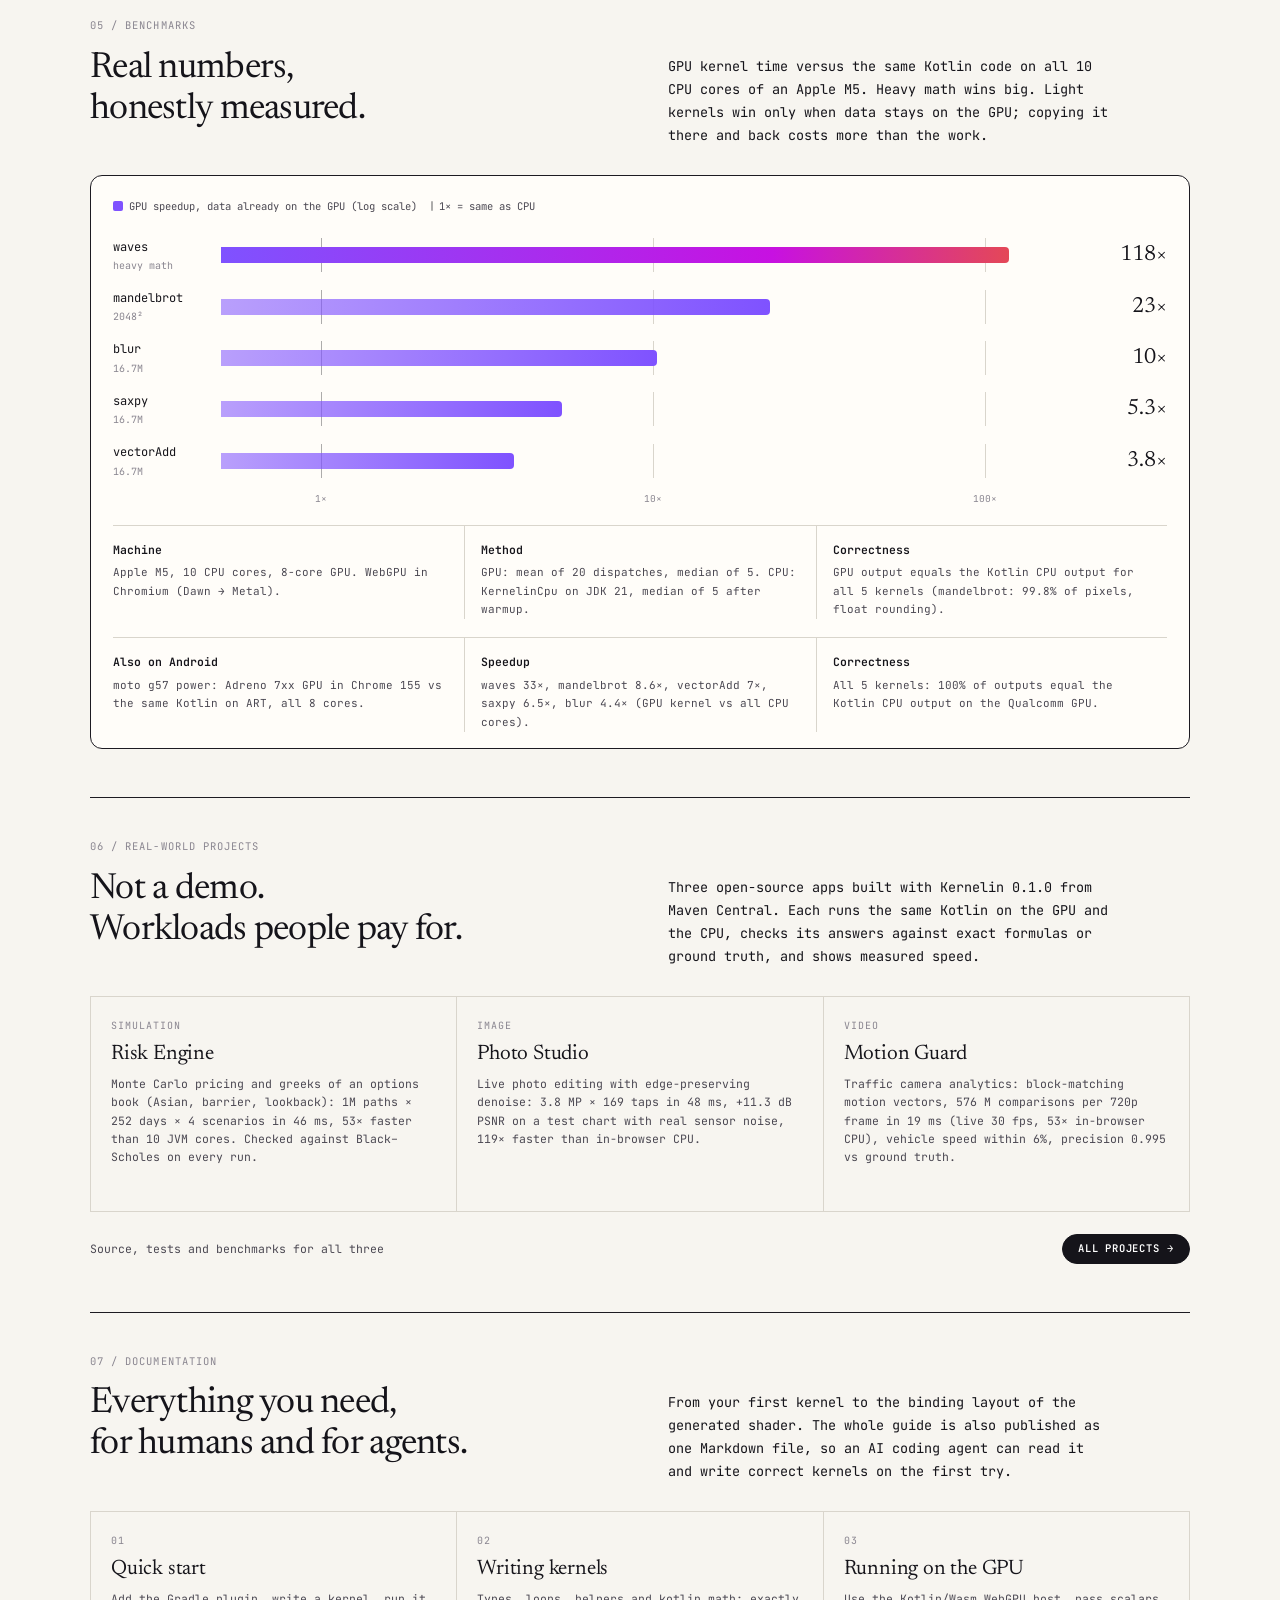
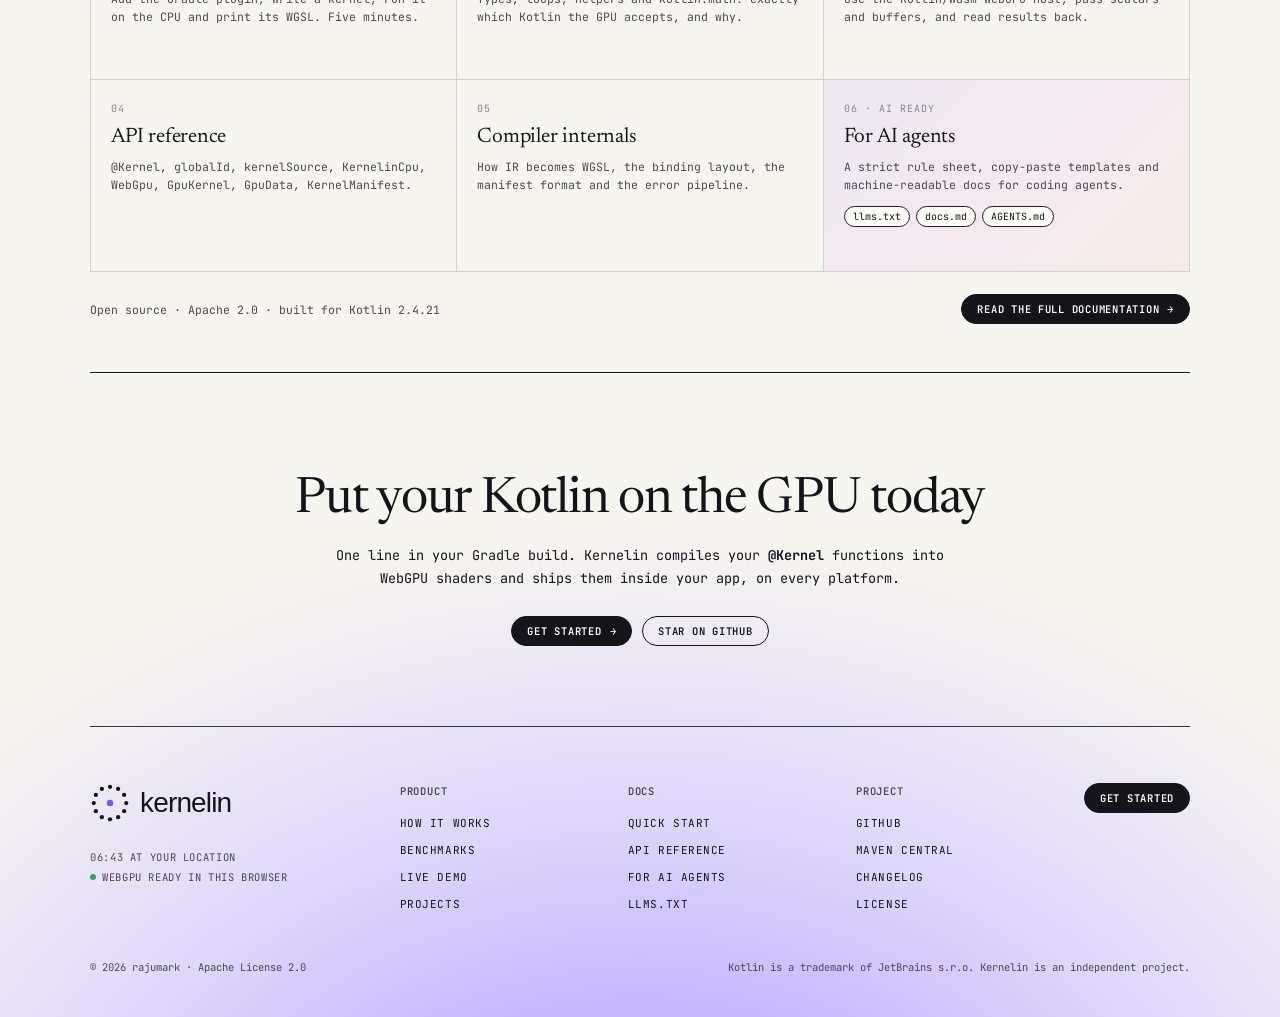
==== commit 1609b1ae: "Landing page: Motion Guard live app" ====
--- a/docs/index.html
+++ b/docs/index.html
@@ -535,7 +535,7 @@
       <div class="doc-grid reveal">
         <a class="doc-card" href="https://rajumark.github.io/kernelin-projects/risk-engine/"><span class="n">SIMULATION</span><h3>Risk Engine</h3><p>Monte Carlo pricing and greeks of an options book (Asian, barrier, lookback): 1M paths × 252 days × 4 scenarios in 46 ms, 53× faster than 10 JVM cores. Checked against Black–Scholes on every run.</p><span class="go">Open app →</span></a>
         <a class="doc-card" href="https://rajumark.github.io/kernelin-projects/photo-studio/"><span class="n">IMAGE</span><h3>Photo Studio</h3><p>Live photo editing with edge-preserving denoise: 3.8 MP × 169 taps in 48 ms, +11.3 dB PSNR on a test chart with real sensor noise, 119× faster than in-browser CPU.</p><span class="go">Open app →</span></a>
-        <a class="doc-card" href="https://github.com/rajumark/kernelin-projects/tree/main/motion-guard"><span class="n">VIDEO</span><h3>Motion Guard</h3><p>Traffic camera analytics: block-matching motion vectors (576 M comparisons per 720p frame), vehicle speed per lane within 6%, precision 0.995 vs ground truth.</p><span class="go">See the code →</span></a>
+        <a class="doc-card" href="https://rajumark.github.io/kernelin-projects/motion-guard/"><span class="n">VIDEO</span><h3>Motion Guard</h3><p>Traffic camera analytics: block-matching motion vectors, 576 M comparisons per 720p frame in 19 ms (live 30 fps, 53× in-browser CPU), vehicle speed within 6%, precision 0.995 vs ground truth.</p><span class="go">Open app →</span></a>
       </div>
       <div class="docs-cta reveal">
         <span>Source, tests and benchmarks for all three</span>
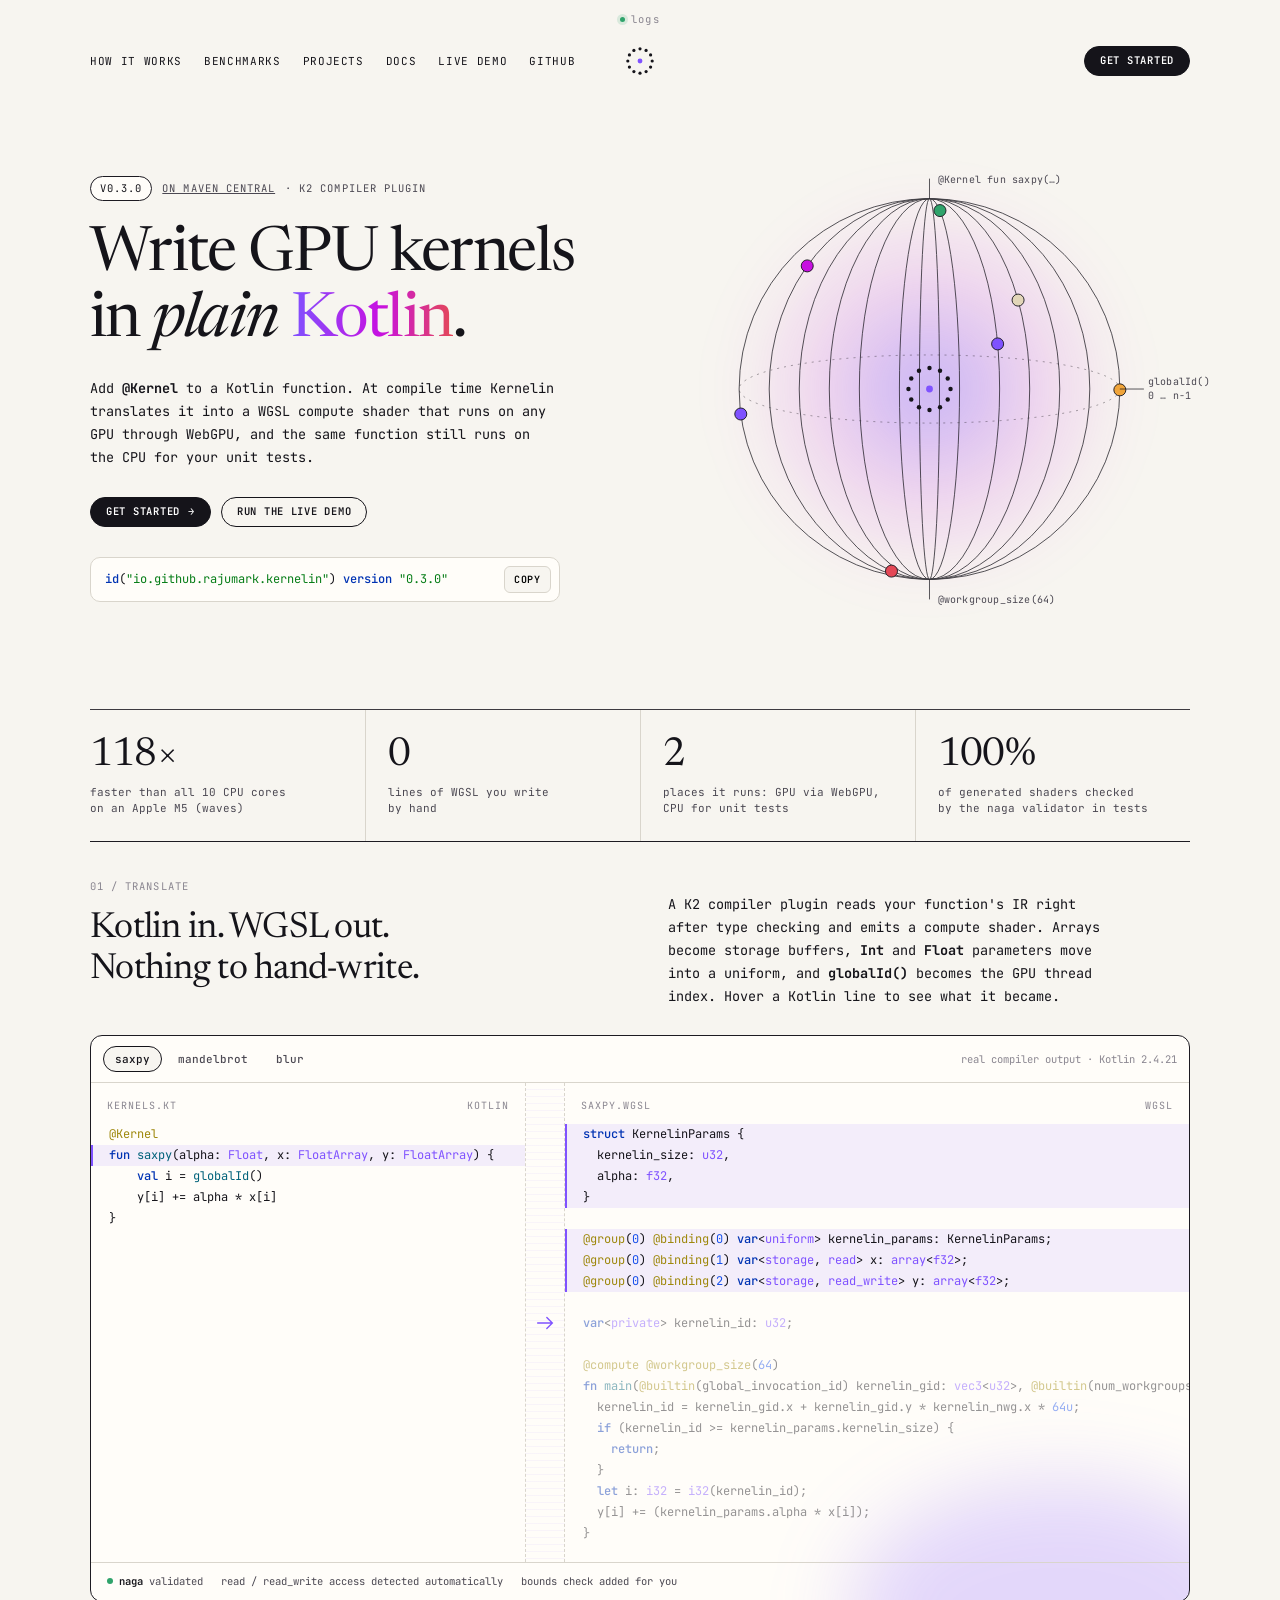
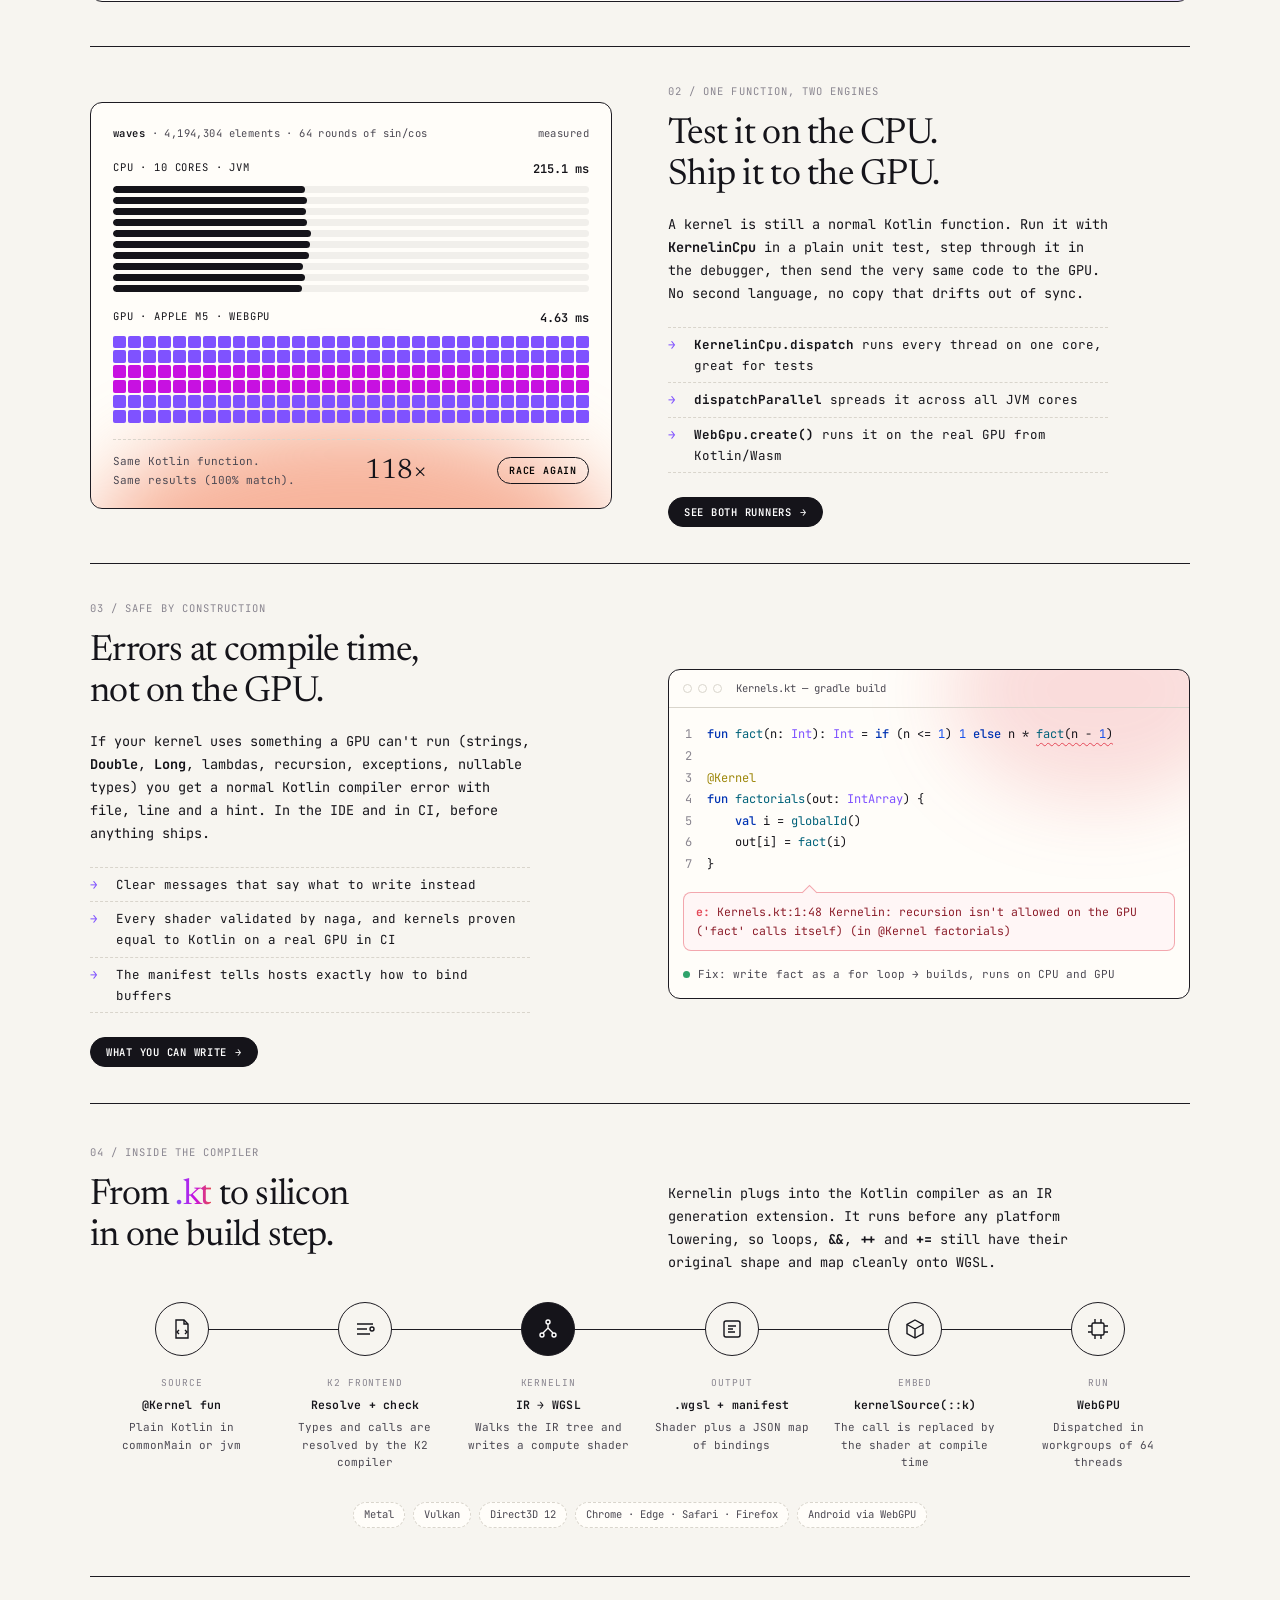
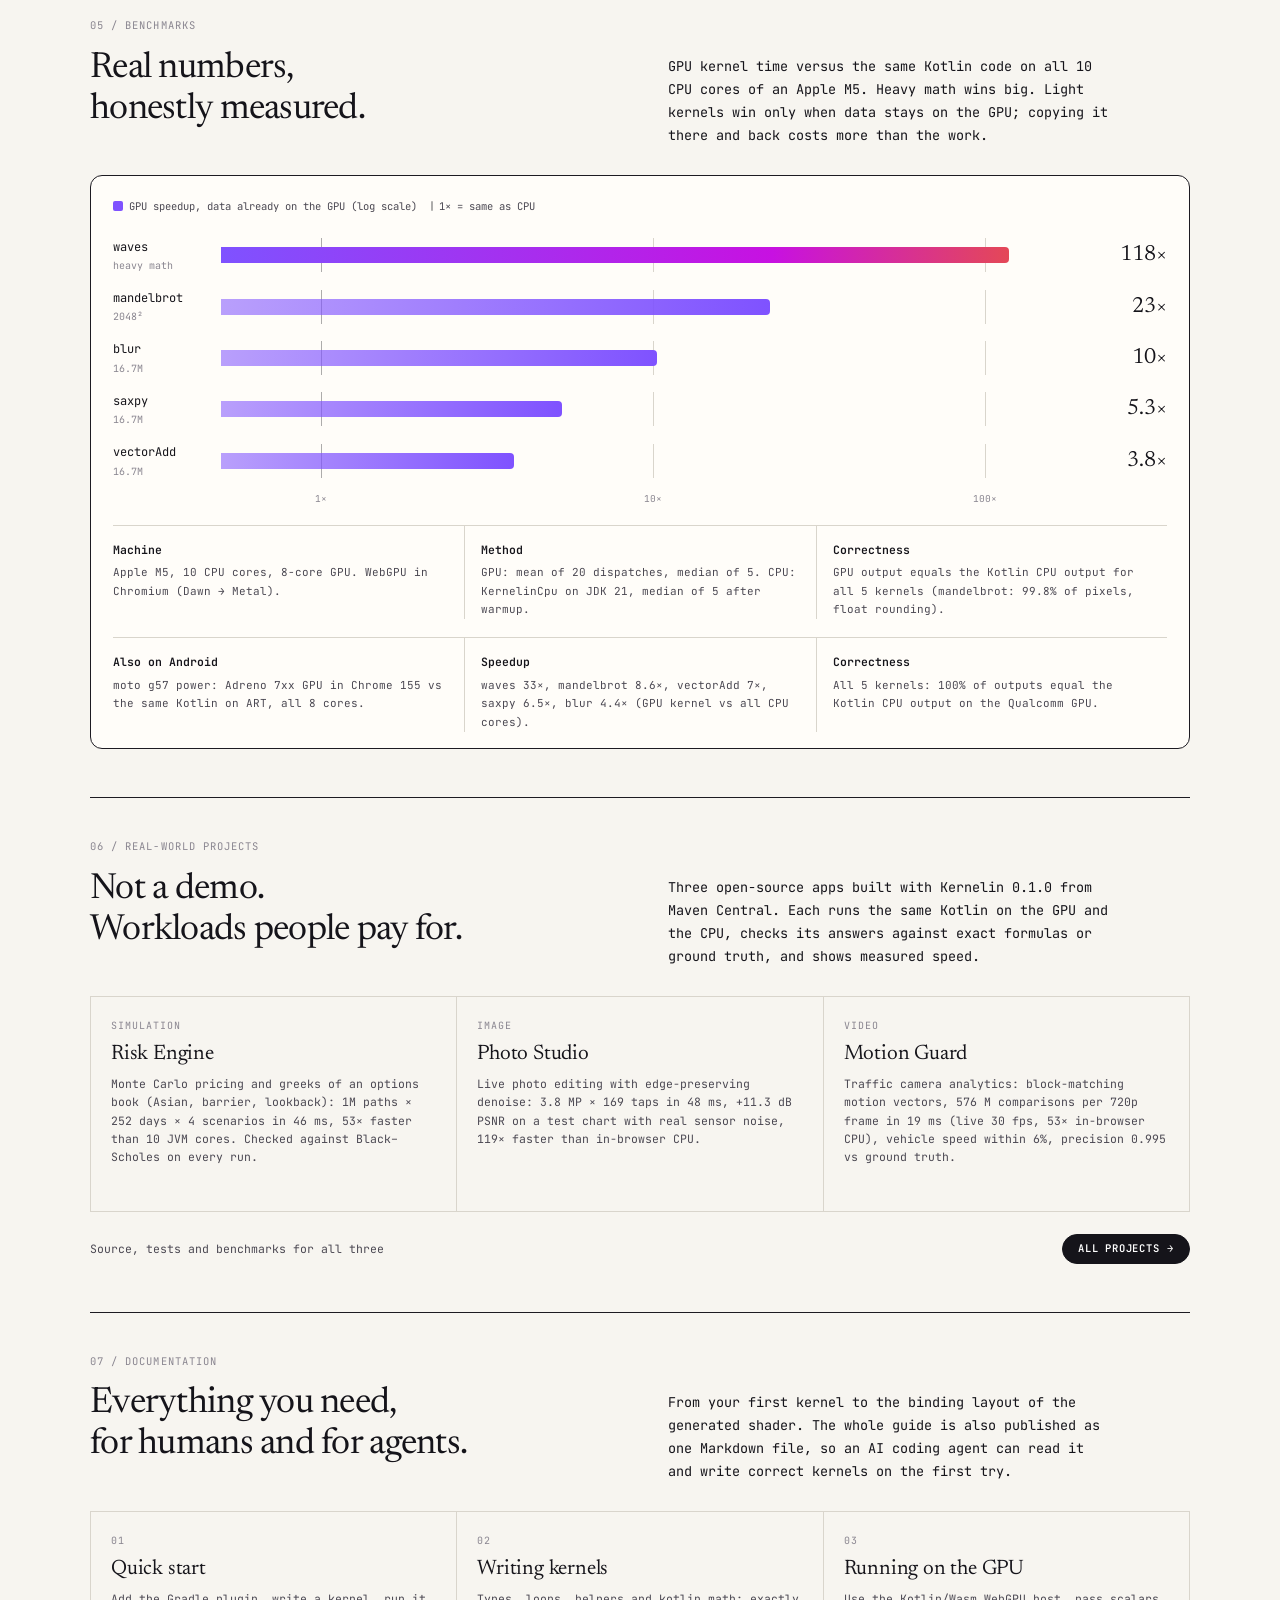
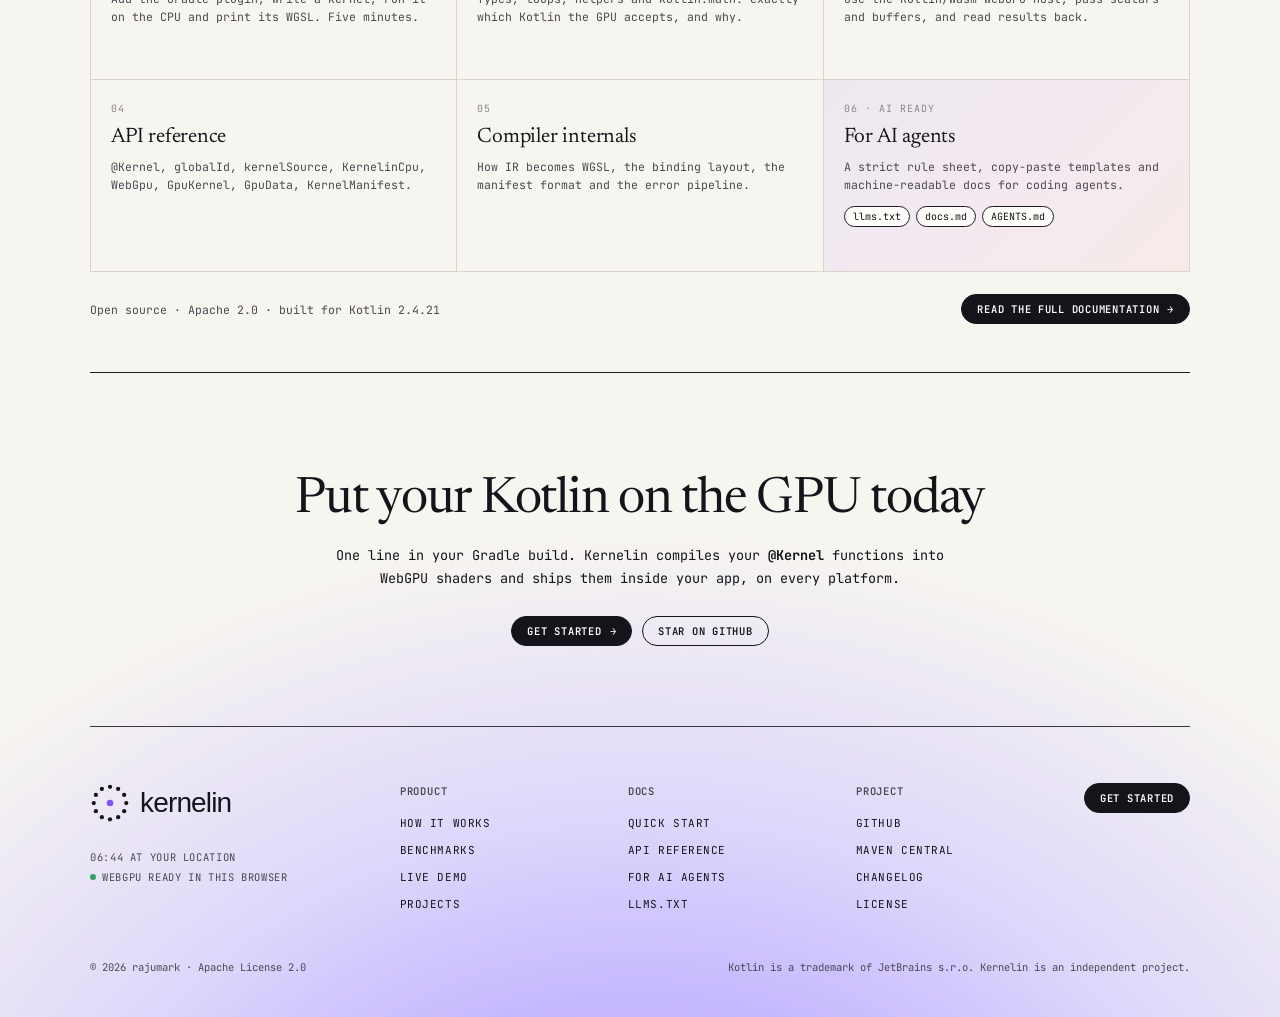
==== commit 5989bd87: "Release 0.3.0" ====
--- a/docs/index.html
+++ b/docs/index.html
@@ -276,7 +276,7 @@
   <div class="wrap">
     <section class="hero">
       <div>
-        <div class="eyebrow"><span class="pill">v0.1.0</span> <a href="https://central.sonatype.com/artifact/io.github.rajumark/kernelin-runtime">on Maven Central</a> · K2 compiler plugin</div>
+        <div class="eyebrow"><span class="pill">v0.3.0</span> <a href="https://central.sonatype.com/artifact/io.github.rajumark/kernelin-runtime">on Maven Central</a> · K2 compiler plugin</div>
         <h1>Write GPU kernels<br>in <em>plain</em> <span class="kotlin-text">Kotlin</span>.</h1>
         <p class="lede">Add <b>@Kernel</b> to a Kotlin function. At compile time Kernelin translates it into a WGSL compute shader that runs on any GPU through WebGPU, and the same function still runs on the CPU for your unit tests.</p>
         <div class="actions">
@@ -284,7 +284,7 @@
           <a class="btn ghost" href="demo/">Run the live demo</a>
         </div>
         <div class="install" aria-label="Gradle plugin">
-          <code id="install-line" data-lang="kotlin">id("io.github.rajumark.kernelin") version "0.1.0"</code>
+          <code id="install-line" data-lang="kotlin">id("io.github.rajumark.kernelin") version "0.3.0"</code>
           <button type="button" data-copy="install-line">Copy</button>
         </div>
       </div>
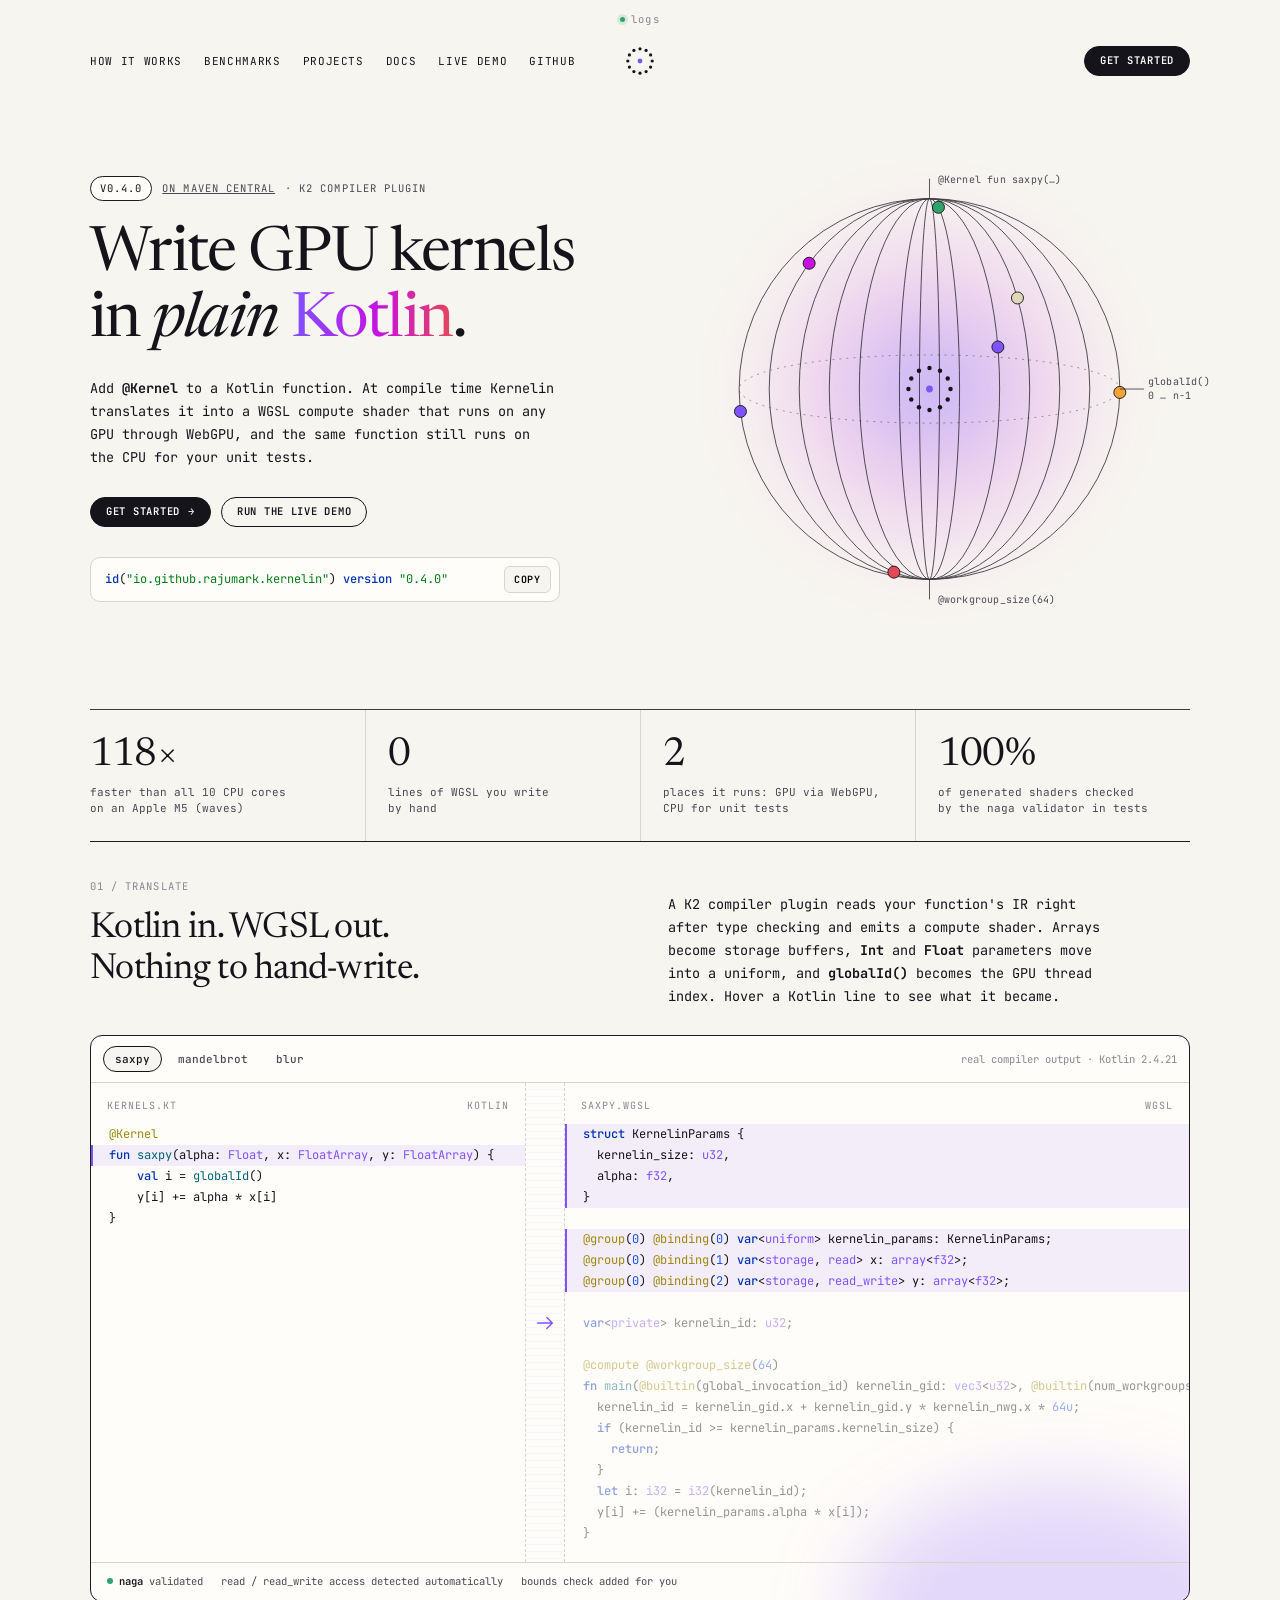
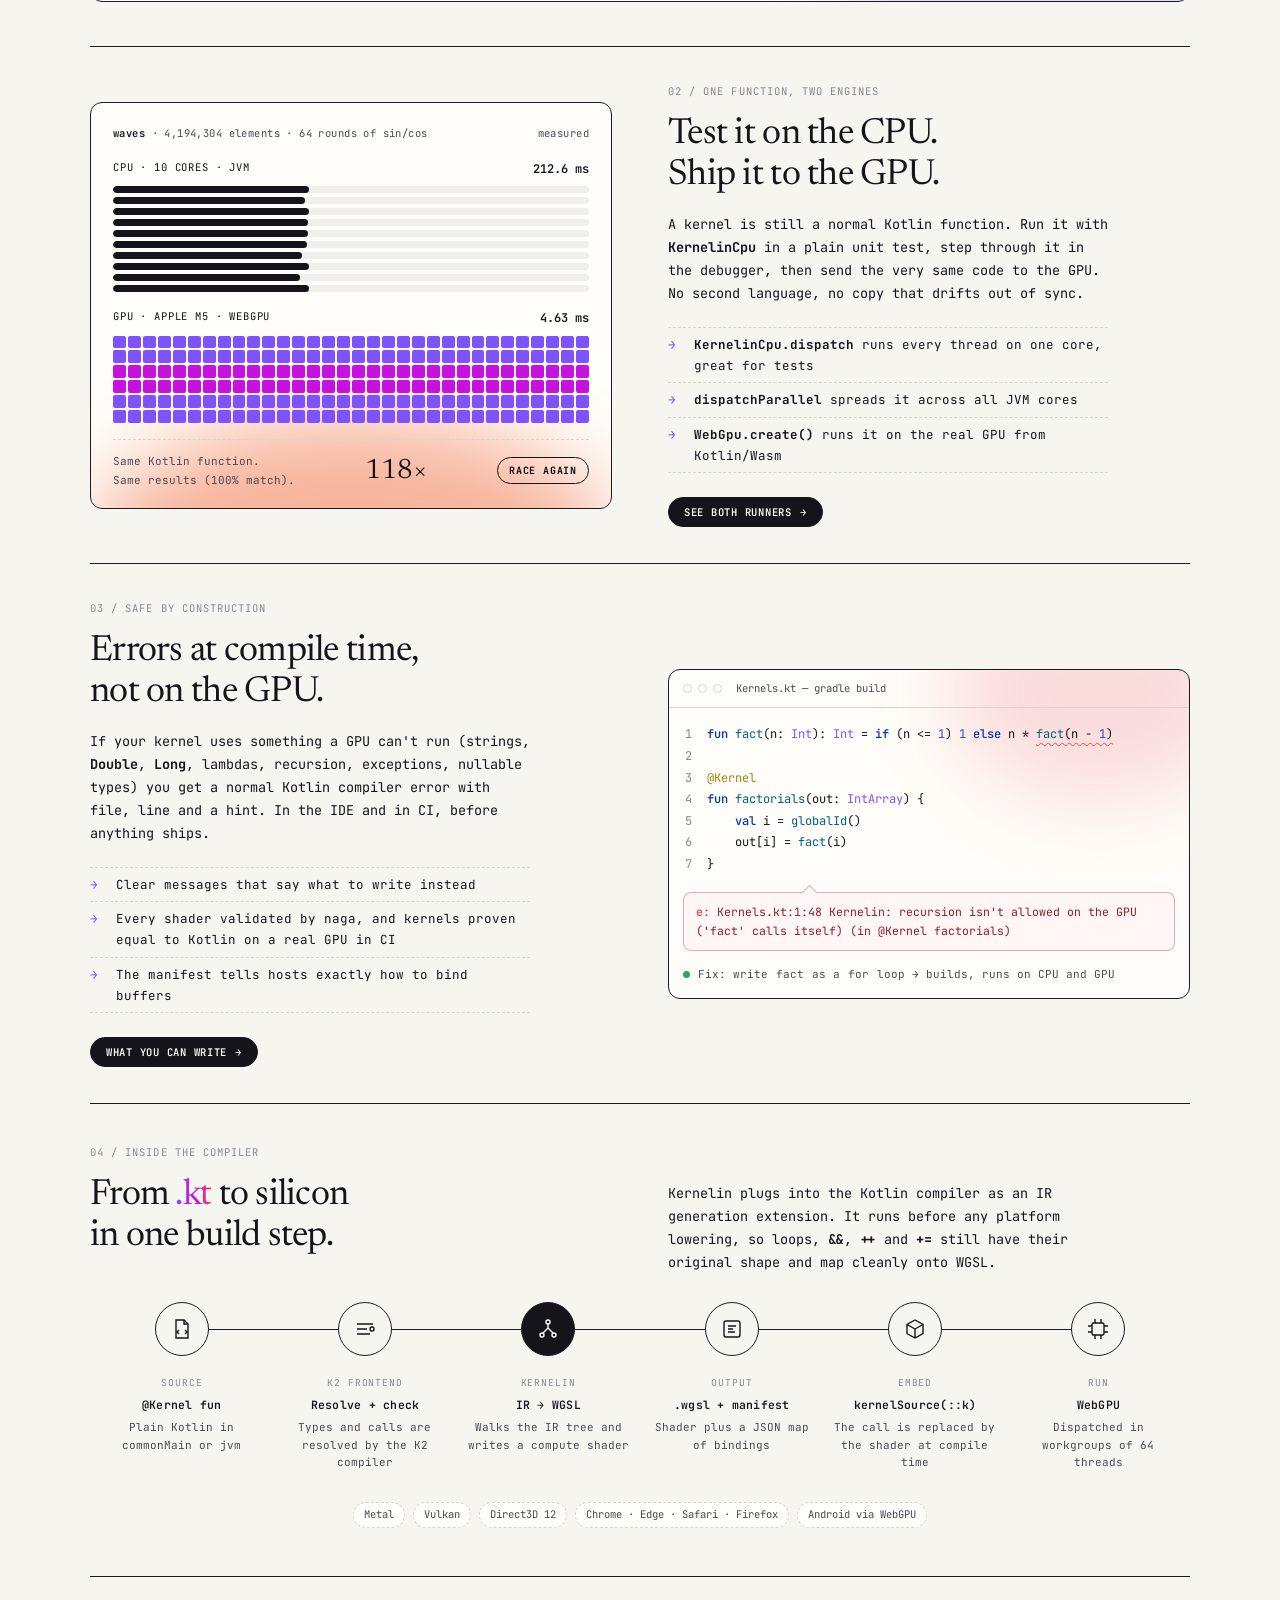
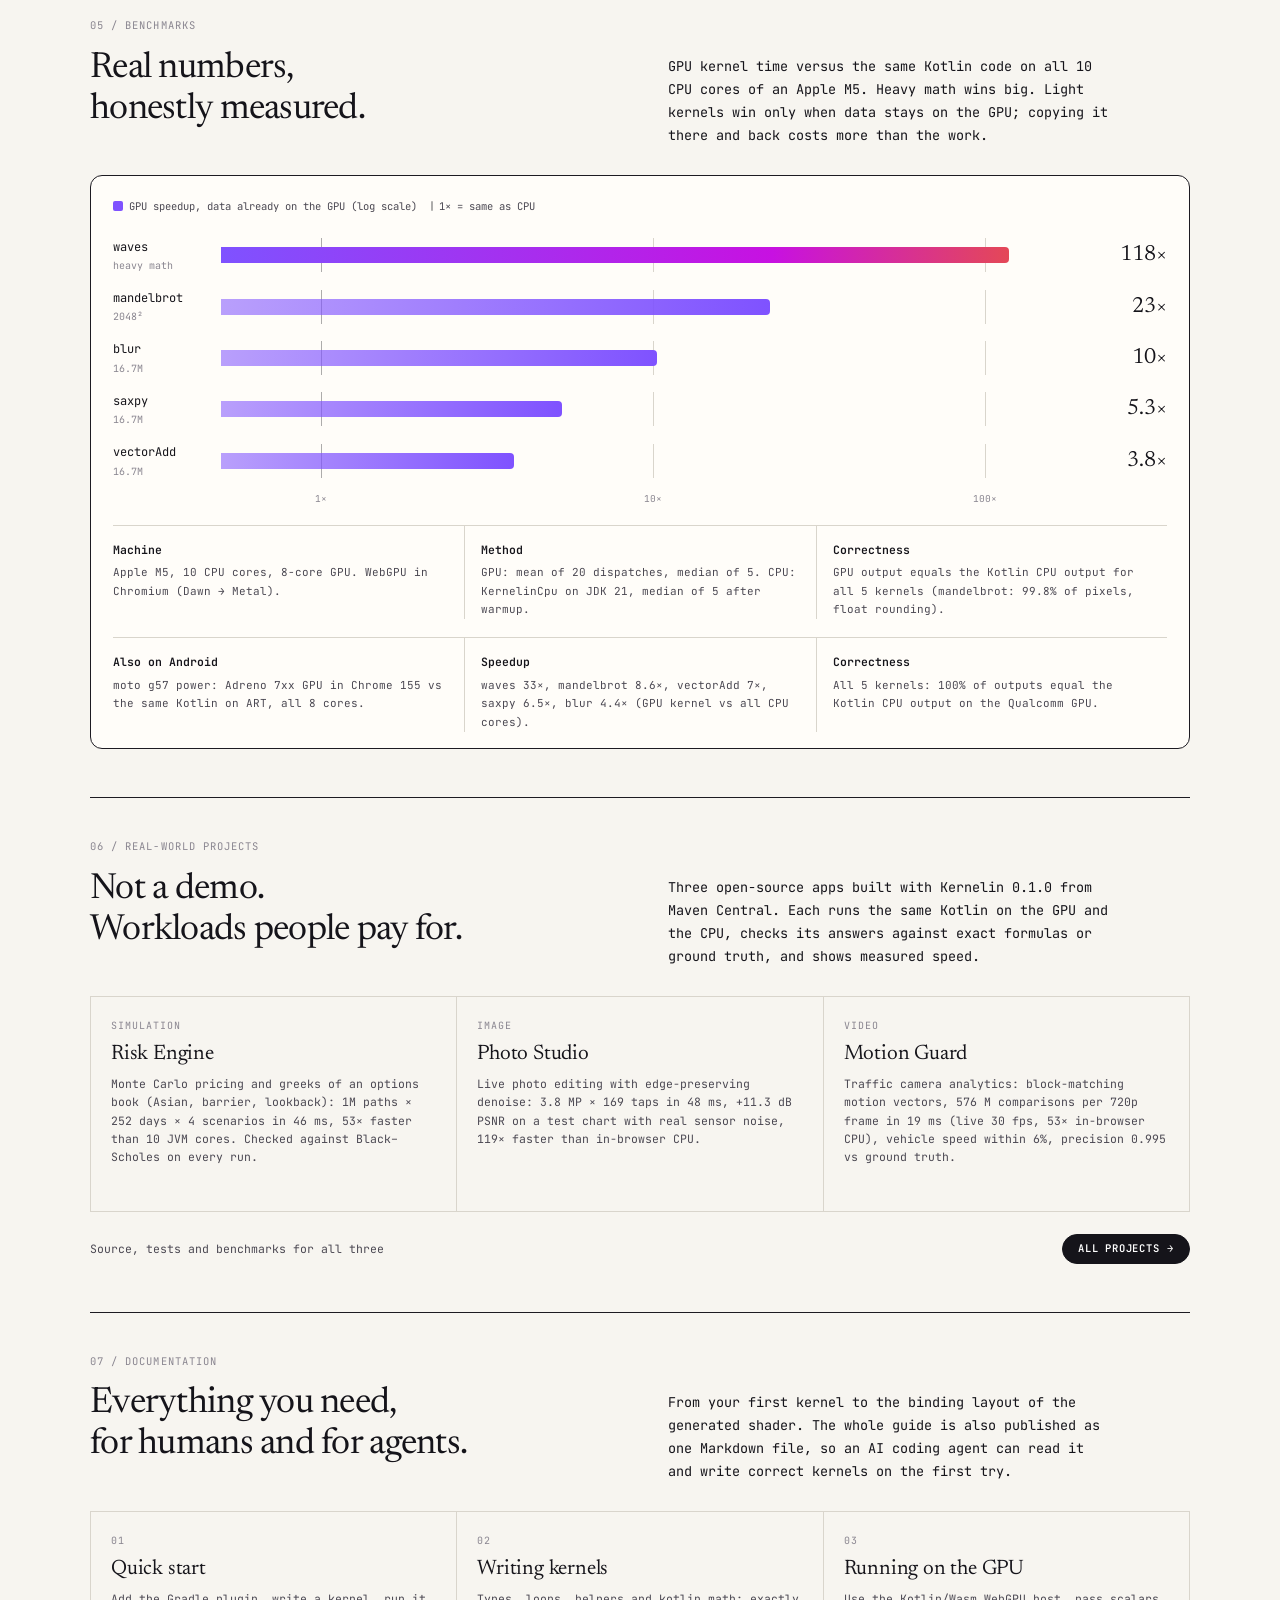
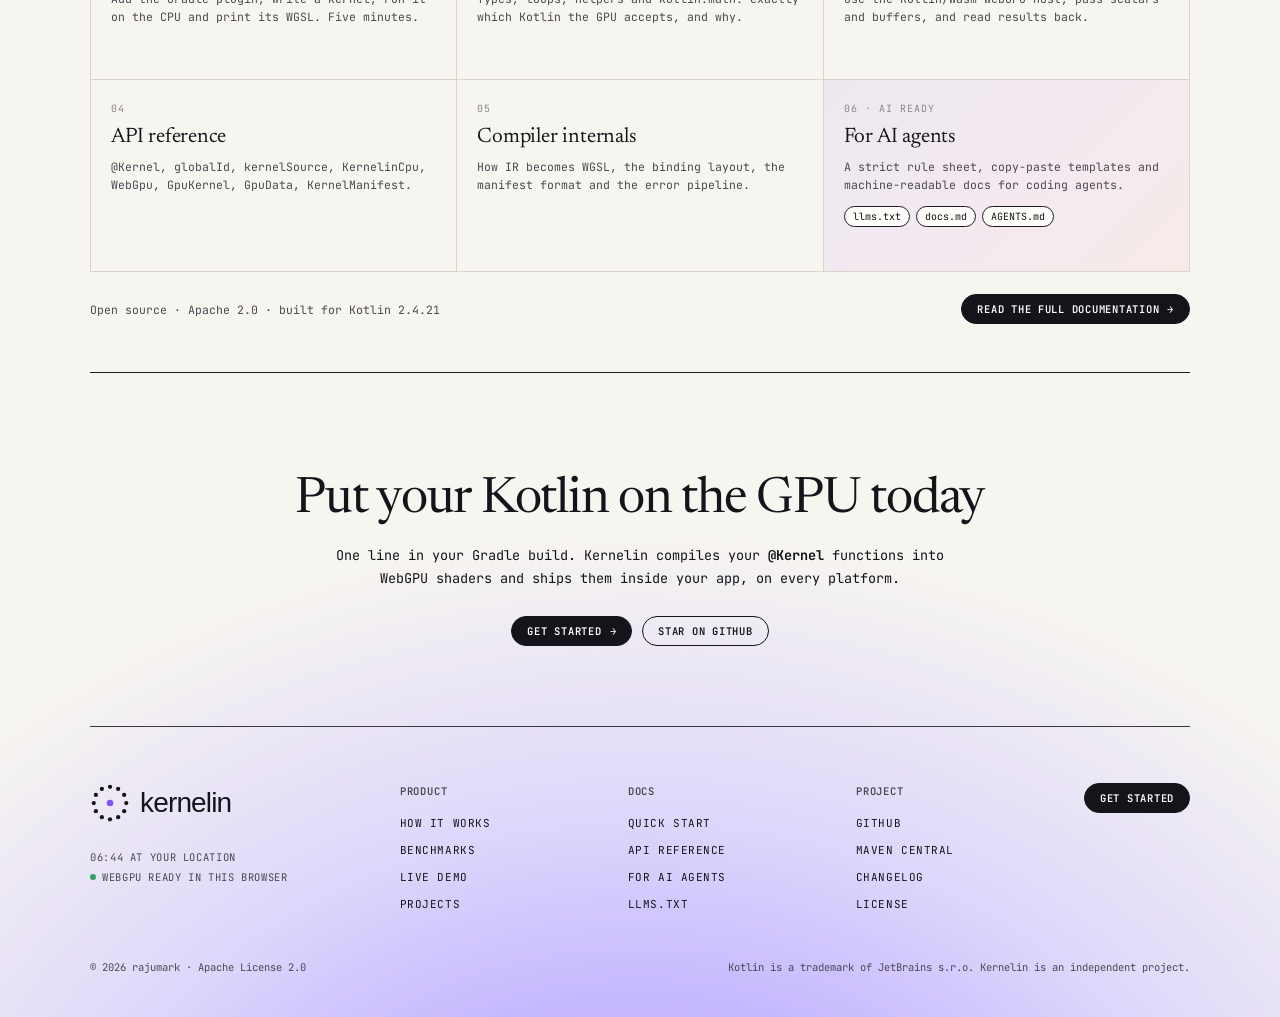
==== commit 918340ec: "Release 0.4.0" ====
--- a/docs/index.html
+++ b/docs/index.html
@@ -276,7 +276,7 @@
   <div class="wrap">
     <section class="hero">
       <div>
-        <div class="eyebrow"><span class="pill">v0.3.0</span> <a href="https://central.sonatype.com/artifact/io.github.rajumark/kernelin-runtime">on Maven Central</a> · K2 compiler plugin</div>
+        <div class="eyebrow"><span class="pill">v0.4.0</span> <a href="https://central.sonatype.com/artifact/io.github.rajumark/kernelin-runtime">on Maven Central</a> · K2 compiler plugin</div>
         <h1>Write GPU kernels<br>in <em>plain</em> <span class="kotlin-text">Kotlin</span>.</h1>
         <p class="lede">Add <b>@Kernel</b> to a Kotlin function. At compile time Kernelin translates it into a WGSL compute shader that runs on any GPU through WebGPU, and the same function still runs on the CPU for your unit tests.</p>
         <div class="actions">
@@ -284,7 +284,7 @@
           <a class="btn ghost" href="demo/">Run the live demo</a>
         </div>
         <div class="install" aria-label="Gradle plugin">
-          <code id="install-line" data-lang="kotlin">id("io.github.rajumark.kernelin") version "0.3.0"</code>
+          <code id="install-line" data-lang="kotlin">id("io.github.rajumark.kernelin") version "0.4.0"</code>
           <button type="button" data-copy="install-line">Copy</button>
         </div>
       </div>
